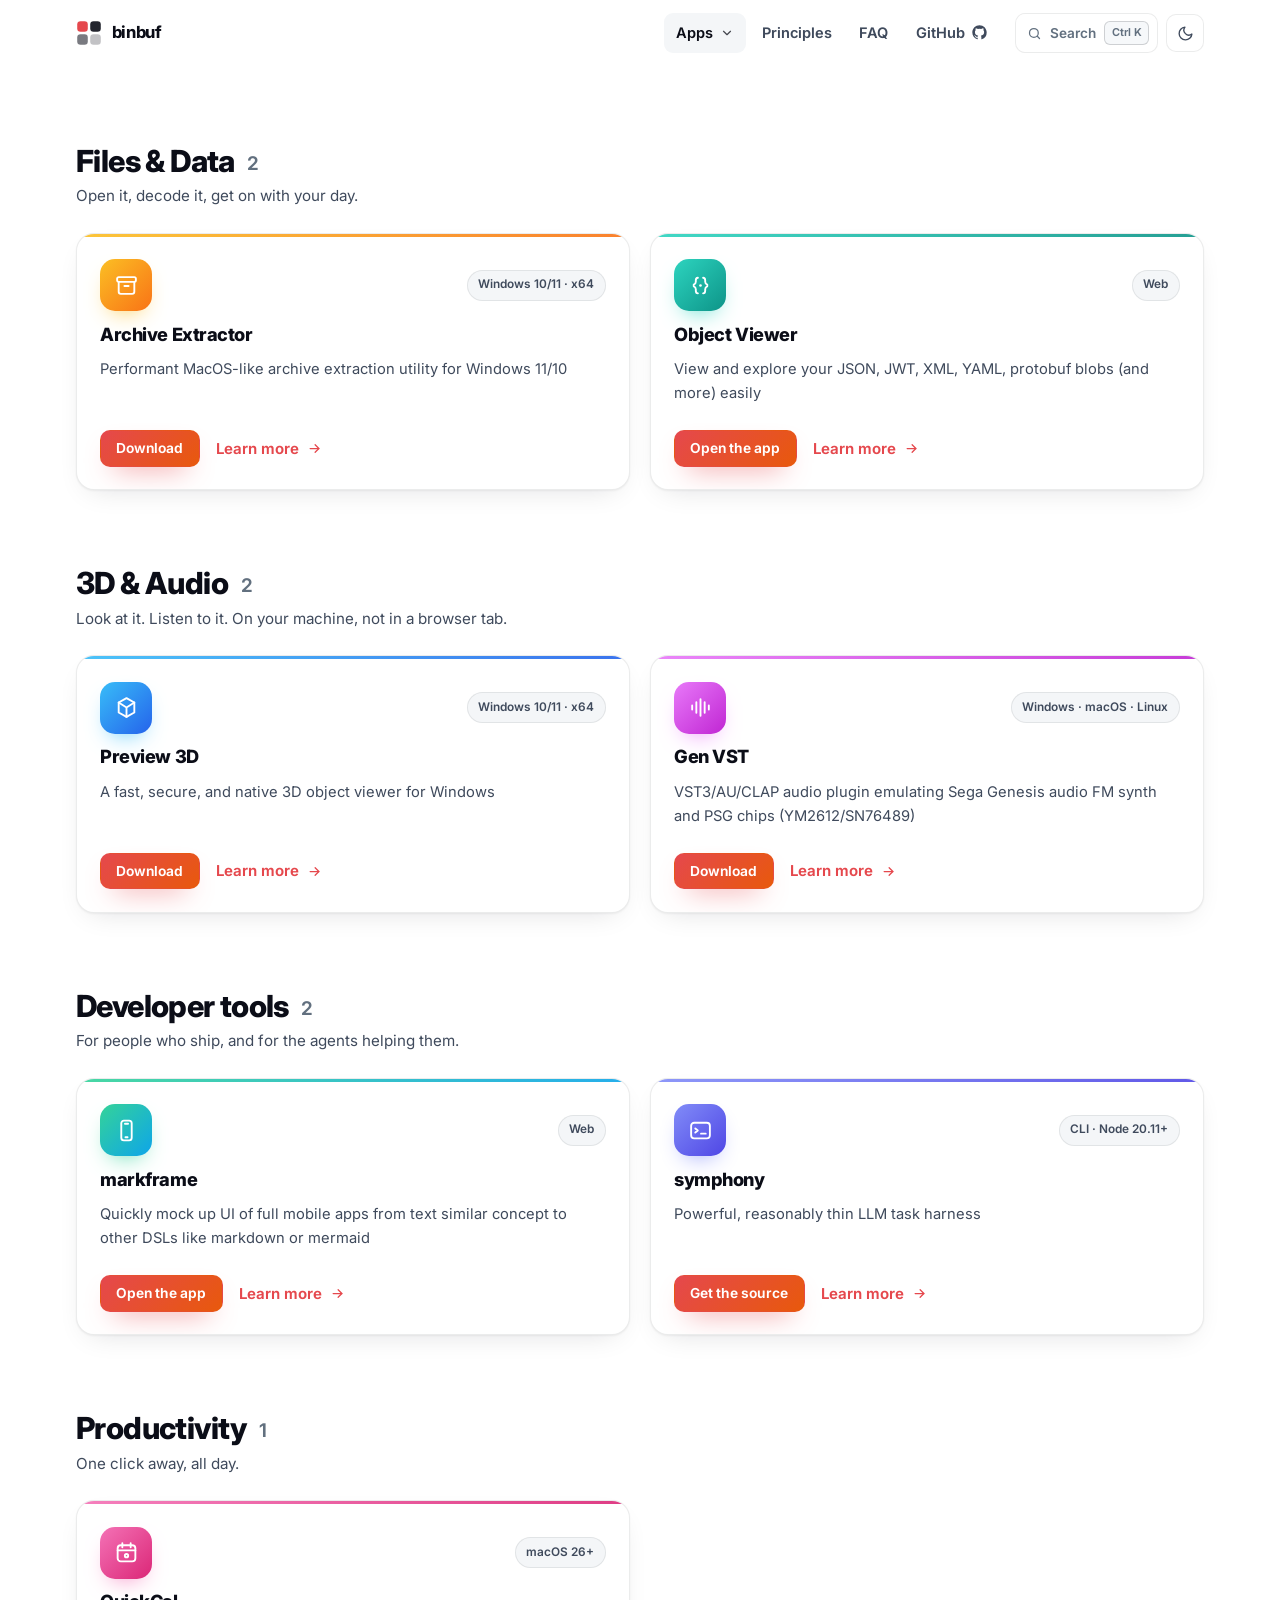
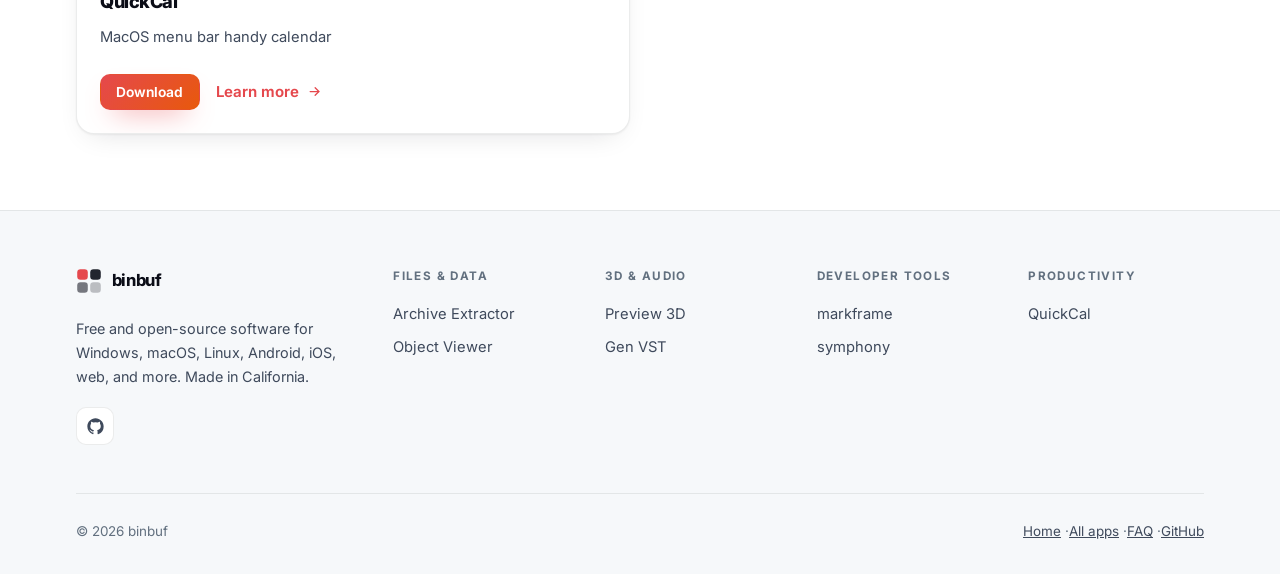
==== apps/index.html @ 215614c6 "init" ====
<!DOCTYPE html><html lang="en" data-base="../"><head><meta charset="utf-8"><meta name="viewport" content="width=device-width, initial-scale=1"><title>All apps — binbuf&#39;s free, open-source collection</title><meta name="description" content="Browse every binbuf app by category: a native 3D viewer, an archive extractor, a local data decoder, a menu-bar calendar, a Sega Genesis synth plugin, a mobile UI prototyper and an AI coding-agent harness. Free, local and open source."><meta name="author" content="binbuf"><meta name="robots" content="index, follow, max-image-preview:large, max-snippet:-1"><meta name="color-scheme" content="light dark"><link rel="canonical" href="https://binbuf.com/apps/"><meta property="og:type" content="website"><meta property="og:site_name" content="binbuf"><meta property="og:title" content="All apps — binbuf"><meta property="og:description" content="Free apps, grouped by job: files and data, 3D and audio, developer tools, and productivity. Local by default, with source on GitHub."><meta property="og:url" content="https://binbuf.com/apps/"><meta property="og:image" content="https://binbuf.com/og-cover.png"><meta property="og:image:width" content="1200"><meta property="og:image:height" content="630"><meta property="og:image:alt" content="binbuf — free, open-source apps"><meta name="twitter:card" content="summary_large_image"><meta name="twitter:title" content="All apps — binbuf"><meta name="twitter:description" content="Free apps, grouped by job: files and data, 3D and audio, developer tools, and productivity. Local by default, with source on GitHub."><meta name="twitter:image" content="https://binbuf.com/og-cover.png"><meta name="theme-color" content="#ffffff" media="(prefers-color-scheme: light)"><meta name="theme-color" content="#0a0b0e" media="(prefers-color-scheme: dark)"><link rel="apple-touch-icon" href="../apple-touch-icon.png"><link rel="manifest" href="../site.webmanifest"><link rel="me" href="https://github.com/binbuf"><link rel="icon" href="data:image/svg+xml,%3Csvg xmlns='http://www.w3.org/2000/svg' viewBox='0 0 32 32'%3E%3Crect x='1.5' y='1.5' width='13' height='13' rx='4' fill='%23e5484d'/%3E%3Crect x='17.5' y='1.5' width='13' height='13' rx='4' fill='%230b0d17'/%3E%3Crect x='1.5' y='17.5' width='13' height='13' rx='4' fill='%230b0d17' opacity='.55'/%3E%3Crect x='17.5' y='17.5' width='13' height='13' rx='4' fill='%230b0d17' opacity='.25'/%3E%3C/svg%3E"><!-- Theme before first paint: saved choice → OS preference → light --><script>
(function () {
  document.documentElement.classList.add('js');
  try {
    const saved = localStorage.getItem('binbuf-theme');
    const prefersDark = window.matchMedia('(prefers-color-scheme: dark)').matches;
    document.documentElement.setAttribute('data-theme', saved || (prefersDark ? 'dark' : 'light'));
  } catch {
    document.documentElement.setAttribute('data-theme', 'light');
  }
})();
</script><link rel="preconnect" href="https://fonts.googleapis.com"><link rel="preconnect" href="https://fonts.gstatic.com" crossorigin><link rel="preconnect" href="https://api.github.com"><link rel="stylesheet" href="https://fonts.googleapis.com/css2?family=Inter:wght@400;500;600;700;800&display=swap"><script type="application/ld+json">{"@context":"https://schema.org","@type":"CollectionPage","@id":"https://binbuf.com/apps/#collection","url":"https://binbuf.com/apps/","name":"All apps by binbuf","description":"Every binbuf app, grouped by category.","isPartOf":{"@id":"https://binbuf.com/#website"},"mainEntity":{"@type":"ItemList","numberOfItems":7,"itemListElement":[{"@type":"ListItem","position":1,"item":{"@type":"SoftwareApplication","@id":"https://binbuf.com/apps/archive-extractor.html#app","name":"Archive Extractor","url":"https://binbuf.com/apps/archive-extractor.html"}},{"@type":"ListItem","position":2,"item":{"@type":"SoftwareApplication","@id":"https://binbuf.com/apps/object-viewer.html#app","name":"Object Viewer","url":"https://binbuf.com/apps/object-viewer.html"}},{"@type":"ListItem","position":3,"item":{"@type":"SoftwareApplication","@id":"https://binbuf.com/apps/preview-3d.html#app","name":"Preview 3D","url":"https://binbuf.com/apps/preview-3d.html"}},{"@type":"ListItem","position":4,"item":{"@type":"SoftwareApplication","@id":"https://binbuf.com/apps/gen-vst.html#app","name":"Gen VST","url":"https://binbuf.com/apps/gen-vst.html"}},{"@type":"ListItem","position":5,"item":{"@type":"SoftwareApplication","@id":"https://binbuf.com/apps/markframe.html#app","name":"markframe","url":"https://binbuf.com/apps/markframe.html"}},{"@type":"ListItem","position":6,"item":{"@type":"SoftwareApplication","@id":"https://binbuf.com/apps/symphony.html#app","name":"symphony","url":"https://binbuf.com/apps/symphony.html"}},{"@type":"ListItem","position":7,"item":{"@type":"SoftwareApplication","@id":"https://binbuf.com/apps/quickcal.html#app","name":"QuickCal","url":"https://binbuf.com/apps/quickcal.html"}}]}}</script><script type="application/json" id="binbuf-apps">[{"name":"Archive Extractor","slug":"archive-extractor","accent":"app--archive","cat":"Files & Data","tag":"One-click archive extraction for Windows","keywords":"archive extractor zip 7z rar tar gz unzip windows","icon":"<rect x=\"3\" y=\"4\" width=\"18\" height=\"4.5\" rx=\"1.5\"/><path d=\"M4.5 8.5V18a2 2 0 0 0 2 2h11a2 2 0 0 0 2-2V8.5\"/><path d=\"M10 12.5h4\"/>"},{"name":"Object Viewer","slug":"object-viewer","accent":"app--object","cat":"Files & Data","tag":"Decode JSON, JWT, YAML and more in your browser","keywords":"json jwt xml yaml msgpack cbor protobuf jwt decode viewer browser","icon":"<path d=\"M9.5 4.5C7.8 4.5 7.5 5.6 7.5 7v1.5c0 1.4-.8 2.3-2 2.7v1.6c1.2.4 2 1.3 2 2.7V17c0 1.4.3 2.5 2 2.5\"/><path d=\"M14.5 4.5c1.7 0 2 1.1 2 2.5v1.5c0 1.4.8 2.3 2 2.7v1.6c-1.2.4-2 1.3-2 2.7V17c0 1.4-.3 2.5-2 2.5\"/><circle cx=\"12\" cy=\"12\" r=\"1.25\" fill=\"currentColor\" stroke=\"none\"/>"},{"name":"Preview 3D","slug":"preview-3d","accent":"app--preview3d","cat":"3D & Audio","tag":"Native 3D model viewer for Windows","keywords":"3d model viewer gltf glb obj fbx stl ply 3mf usd usdz step windows preview","icon":"<path d=\"M12 3 4.5 7.2v9.6L12 21l7.5-4.2V7.2L12 3Z\"/><path d=\"M12 12v9M4.5 7.2 12 12l7.5-4.8\"/>"},{"name":"Gen VST","slug":"gen-vst","accent":"app--genvst","cat":"3D & Audio","tag":"Sega Genesis synth plugin for your DAW","keywords":"sega genesis ym2612 sn76489 fm synth plugin vst3 au clap dac audio music","icon":"<path d=\"M4 10v4M8 7v10M12 4v16M16 7v10M20 10v4\"/>"},{"name":"markframe","slug":"markframe","accent":"app--markframe","cat":"Developer tools","tag":"Prototype mobile UIs from plain text","keywords":"mobile ui prototype dsl ios android material mockup markframe","icon":"<rect x=\"7\" y=\"2.5\" width=\"10\" height=\"19\" rx=\"2.5\"/><path d=\"M10.5 5.5h3\"/><path d=\"M11 18.5h2\"/>"},{"name":"symphony","slug":"symphony","accent":"app--symphony","cat":"Developer tools","tag":"Run an AI coding agent through your roadmap","keywords":"ai agent claude codex cursor opencode gemini roadmap automation git","icon":"<rect x=\"3\" y=\"4.5\" width=\"18\" height=\"15\" rx=\"3\"/><path d=\"m7 10 2.4 2L7 14\"/><path d=\"M12.5 15H17\"/>"},{"name":"QuickCal","slug":"quickcal","accent":"app--quickcal","cat":"Productivity","tag":"Menu-bar calendar and clock for macOS","keywords":"calendar macos menu bar clock agenda eventkit quickcal","icon":"<rect x=\"3.5\" y=\"5\" width=\"17\" height=\"15.5\" rx=\"3\"/><path d=\"M3.5 10h17M8 3v4M16 3v4\"/><circle cx=\"12\" cy=\"15\" r=\"1.6\"/>"}]</script><link rel="stylesheet" href="/_astro/Arrow.BkZ2X4a1.css"></head><body><a class="skip-link" href="#main">Skip to content</a><header class="site-header" id="top" data-header><div class="container site-header__inner"><a class="brand" href="../" aria-label="binbuf — home"><svg viewBox="0 0 32 32" aria-hidden="true"><rect x="1.5" y="1.5" width="13" height="13" rx="4" fill="var(--accent)"></rect><rect x="17.5" y="1.5" width="13" height="13" rx="4" fill="currentColor" opacity=".9"></rect><rect x="1.5" y="17.5" width="13" height="13" rx="4" fill="currentColor" opacity=".55"></rect><rect x="17.5" y="17.5" width="13" height="13" rx="4" fill="currentColor" opacity=".25"></rect></svg><span>binbuf</span></a><nav class="site-nav" id="site-nav" aria-label="Primary"><div class="nav-item--mega" data-mega><a class="nav-link" href="./" aria-current="page" aria-haspopup="true" aria-expanded="false" data-mega-trigger>Apps<svg viewBox="0 0 24 24" fill="none" stroke="currentColor" stroke-width="2" stroke-linecap="round" stroke-linejoin="round" aria-hidden="true"><path d="m6 9 6 6 6-6"></path></svg></a><div class="mega" role="group" aria-label="Apps by category"><div class="mega__grid"><div><p class="mega__title">Files &amp; Data</p><a class="mega__link app--archive" href="archive-extractor.html"><span class="app-icon app-icon--sm" aria-hidden="true"><svg viewBox="0 0 24 24" fill="none" stroke="currentColor" stroke-width="1.8" stroke-linecap="round" stroke-linejoin="round"><rect x="3" y="4" width="18" height="4.5" rx="1.5"/><path d="M4.5 8.5V18a2 2 0 0 0 2 2h11a2 2 0 0 0 2-2V8.5"/><path d="M10 12.5h4"/></svg></span><span><strong>Archive Extractor</strong><span>One-click extraction for Windows</span></span></a><a class="mega__link app--object" href="object-viewer.html"><span class="app-icon app-icon--sm" aria-hidden="true"><svg viewBox="0 0 24 24" fill="none" stroke="currentColor" stroke-width="1.8" stroke-linecap="round" stroke-linejoin="round"><path d="M9.5 4.5C7.8 4.5 7.5 5.6 7.5 7v1.5c0 1.4-.8 2.3-2 2.7v1.6c1.2.4 2 1.3 2 2.7V17c0 1.4.3 2.5 2 2.5"/><path d="M14.5 4.5c1.7 0 2 1.1 2 2.5v1.5c0 1.4.8 2.3 2 2.7v1.6c-1.2.4-2 1.3-2 2.7V17c0 1.4-.3 2.5-2 2.5"/><circle cx="12" cy="12" r="1.25" fill="currentColor" stroke="none"/></svg></span><span><strong>Object Viewer</strong><span>Decode JSON, JWT, YAML and more</span></span></a></div><div><p class="mega__title">3D &amp; Audio</p><a class="mega__link app--preview3d" href="preview-3d.html"><span class="app-icon app-icon--sm" aria-hidden="true"><svg viewBox="0 0 24 24" fill="none" stroke="currentColor" stroke-width="1.8" stroke-linecap="round" stroke-linejoin="round"><path d="M12 3 4.5 7.2v9.6L12 21l7.5-4.2V7.2L12 3Z"/><path d="M12 12v9M4.5 7.2 12 12l7.5-4.8"/></svg></span><span><strong>Preview 3D</strong><span>Native 3D model viewer</span></span></a><a class="mega__link app--genvst" href="gen-vst.html"><span class="app-icon app-icon--sm" aria-hidden="true"><svg viewBox="0 0 24 24" fill="none" stroke="currentColor" stroke-width="1.8" stroke-linecap="round"><path d="M4 10v4M8 7v10M12 4v16M16 7v10M20 10v4"/></svg></span><span><strong>Gen VST</strong><span>Sega Genesis synth plugin</span></span></a></div><div><p class="mega__title">Developer tools</p><a class="mega__link app--markframe" href="markframe.html"><span class="app-icon app-icon--sm" aria-hidden="true"><svg viewBox="0 0 24 24" fill="none" stroke="currentColor" stroke-width="1.8" stroke-linecap="round" stroke-linejoin="round"><rect x="7" y="2.5" width="10" height="19" rx="2.5"/><path d="M10.5 5.5h3"/><path d="M11 18.5h2"/></svg></span><span><strong>markframe</strong><span>Mobile UI from plain text</span></span></a><a class="mega__link app--symphony" href="symphony.html"><span class="app-icon app-icon--sm" aria-hidden="true"><svg viewBox="0 0 24 24" fill="none" stroke="currentColor" stroke-width="1.8" stroke-linecap="round" stroke-linejoin="round"><rect x="3" y="4.5" width="18" height="15" rx="3"/><path d="m7 10 2.4 2L7 14"/><path d="M12.5 15H17"/></svg></span><span><strong>symphony</strong><span>Agent runs, unattended</span></span></a></div><div><p class="mega__title">Productivity</p><a class="mega__link app--quickcal" href="quickcal.html"><span class="app-icon app-icon--sm" aria-hidden="true"><svg viewBox="0 0 24 24" fill="none" stroke="currentColor" stroke-width="1.8" stroke-linecap="round" stroke-linejoin="round"><rect x="3.5" y="5" width="17" height="15.5" rx="3"/><path d="M3.5 10h17M8 3v4M16 3v4"/><circle cx="12" cy="15" r="1.6"/></svg></span><span><strong>QuickCal</strong><span>Menu-bar calendar for macOS</span></span></a></div></div><div class="mega__foot"><a class="btn btn--link" href="./">All apps <svg viewBox="0 0 24 24" fill="none" stroke="currentColor" stroke-width="2" stroke-linecap="round" stroke-linejoin="round" aria-hidden="true"><path d="M5 12h14"></path><path d="m13 6 6 6-6 6"></path></svg></a></div></div></div><a href="../#why">Principles</a><a href="../#faq">FAQ</a><a href="https://github.com/binbuf" target="_blank" rel="noopener">GitHub<svg viewBox="0 0 24 24" fill="currentColor" aria-hidden="true"><path d="M12 .5C5.65.5.5 5.65.5 12c0 5.1 3.29 9.42 7.86 10.95.58.1.79-.25.79-.56 0-.28-.01-1.02-.02-2-3.2.7-3.88-1.54-3.88-1.54-.52-1.34-1.28-1.7-1.28-1.7-1.05-.72.08-.7.08-.7 1.16.08 1.77 1.2 1.77 1.2 1.03 1.78 2.7 1.26 3.36.97.1-.75.4-1.26.73-1.55-2.55-.29-5.23-1.28-5.23-5.7 0-1.26.45-2.29 1.19-3.1-.12-.29-.52-1.47.11-3.06 0 0 .97-.31 3.18 1.18a11.1 11.1 0 0 1 5.8 0c2.2-1.5 3.17-1.18 3.17-1.18.63 1.6.23 2.77.11 3.06.74.81 1.19 1.84 1.19 3.1 0 4.43-2.69 5.4-5.25 5.69.41.36.78 1.06.78 2.14 0 1.55-.01 2.8-.01 3.18 0 .31.2.67.8.55A11.52 11.52 0 0 0 23.5 12C23.5 5.65 18.35.5 12 .5Z"></path></svg></a></nav><div class="site-header__actions"><button class="palette-trigger" type="button" data-palette-open aria-haspopup="dialog" aria-controls="palette" aria-label="Search"><svg viewBox="0 0 24 24" fill="none" stroke="currentColor" stroke-width="2" stroke-linecap="round" aria-hidden="true"><circle cx="11" cy="11" r="7"></circle><path d="m20 20-3.5-3.5"></path></svg><span class="palette-trigger__label">Search</span><kbd data-kbd aria-hidden="true">Ctrl K</kbd></button><button class="icon-btn theme-toggle" type="button" data-theme-toggle aria-label="Switch to dark mode" title="Toggle light/dark mode"><svg class="icon-sun" viewBox="0 0 24 24" fill="none" stroke="currentColor" stroke-width="1.9" stroke-linecap="round" aria-hidden="true"><circle cx="12" cy="12" r="4"></circle><path d="M12 2v2M12 20v2M4.9 4.9l1.4 1.4M17.7 17.7l1.4 1.4M2 12h2M20 12h2M4.9 19.1l1.4-1.4M17.7 6.3l1.4-1.4"></path></svg><svg class="icon-moon" viewBox="0 0 24 24" fill="none" stroke="currentColor" stroke-width="1.9" stroke-linecap="round" stroke-linejoin="round" aria-hidden="true"><path d="M21 12.8A9 9 0 1 1 11.2 3a7 7 0 0 0 9.8 9.8Z"></path></svg></button><button class="icon-btn nav-toggle" type="button" data-nav-toggle aria-controls="site-nav" aria-expanded="false" aria-label="Open menu"><svg class="icon-menu" viewBox="0 0 24 24" fill="none" stroke="currentColor" stroke-width="2" stroke-linecap="round" aria-hidden="true"><path d="M4 7h16M4 12h16M4 17h16"></path></svg><svg class="icon-close" viewBox="0 0 24 24" fill="none" stroke="currentColor" stroke-width="2" stroke-linecap="round" aria-hidden="true"><path d="m6 6 12 12M18 6 6 18"></path></svg></button></div></div></header><main id="main"><!-- ============================== CATEGORIES ============================== --><section class="section section--tight" aria-label="Apps by category"><div class="container"><div class="cat-list"><div class="cat-block reveal" id="files-data"><div class="cat-head"><div><h2 class="h3" style="font-size:clamp(1.4rem,2.6vw,1.9rem)">Files &amp; Data <span class="cat-count">2</span></h2><p>Open it, decode it, get on with your day.</p></div></div><div class="card-grid card-grid--2"><article class="card card--hover app-card app--archive"><div class="app-card__top"><span class="app-icon" aria-hidden="true"><svg viewBox="0 0 24 24" fill="none" stroke="currentColor" stroke-width="1.8" stroke-linecap="round" stroke-linejoin="round"><rect x="3" y="4" width="18" height="4.5" rx="1.5"/><path d="M4.5 8.5V18a2 2 0 0 0 2 2h11a2 2 0 0 0 2-2V8.5"/><path d="M10 12.5h4"/></svg></span><span class="chip">Windows 10/11 · x64</span></div><h3><a class="app-card__link" href="archive-extractor.html">Archive Extractor</a></h3><p class="app-card__tagline">Performant MacOS-like archive extraction utility for Windows 11/10</p><div class="app-card__links"><a class="btn btn--sm btn--primary" href="https://github.com/binbuf/archive-extractor/releases" target="_blank" rel="noopener">Download</a><a class="btn btn--link" href="archive-extractor.html">Learn more <span class="visually-hidden">about Archive Extractor</span><svg viewBox="0 0 24 24" fill="none" stroke="currentColor" stroke-width="2" stroke-linecap="round" stroke-linejoin="round" aria-hidden="true"><path d="M5 12h14"></path><path d="m13 6 6 6-6 6"></path></svg></a></div></article><article class="card card--hover app-card app--object"><div class="app-card__top"><span class="app-icon" aria-hidden="true"><svg viewBox="0 0 24 24" fill="none" stroke="currentColor" stroke-width="1.8" stroke-linecap="round" stroke-linejoin="round"><path d="M9.5 4.5C7.8 4.5 7.5 5.6 7.5 7v1.5c0 1.4-.8 2.3-2 2.7v1.6c1.2.4 2 1.3 2 2.7V17c0 1.4.3 2.5 2 2.5"/><path d="M14.5 4.5c1.7 0 2 1.1 2 2.5v1.5c0 1.4.8 2.3 2 2.7v1.6c-1.2.4-2 1.3-2 2.7V17c0 1.4-.3 2.5-2 2.5"/><circle cx="12" cy="12" r="1.25" fill="currentColor" stroke="none"/></svg></span><span class="chip">Web</span></div><h3><a class="app-card__link" href="object-viewer.html">Object Viewer</a></h3><p class="app-card__tagline">View and explore your JSON, JWT, XML, YAML, protobuf blobs (and more) easily</p><div class="app-card__links"><a class="btn btn--sm btn--primary" href="https://binbuf.github.io/object-viewer/" target="_blank" rel="noopener">Open the app</a><a class="btn btn--link" href="object-viewer.html">Learn more <span class="visually-hidden">about Object Viewer</span><svg viewBox="0 0 24 24" fill="none" stroke="currentColor" stroke-width="2" stroke-linecap="round" stroke-linejoin="round" aria-hidden="true"><path d="M5 12h14"></path><path d="m13 6 6 6-6 6"></path></svg></a></div></article></div></div><div class="cat-block reveal" id="3d-audio"><div class="cat-head"><div><h2 class="h3" style="font-size:clamp(1.4rem,2.6vw,1.9rem)">3D &amp; Audio <span class="cat-count">2</span></h2><p>Look at it. Listen to it. On your machine, not in a browser tab.</p></div></div><div class="card-grid card-grid--2"><article class="card card--hover app-card app--preview3d"><div class="app-card__top"><span class="app-icon" aria-hidden="true"><svg viewBox="0 0 24 24" fill="none" stroke="currentColor" stroke-width="1.8" stroke-linecap="round" stroke-linejoin="round"><path d="M12 3 4.5 7.2v9.6L12 21l7.5-4.2V7.2L12 3Z"/><path d="M12 12v9M4.5 7.2 12 12l7.5-4.8"/></svg></span><span class="chip">Windows 10/11 · x64</span></div><h3><a class="app-card__link" href="preview-3d.html">Preview 3D</a></h3><p class="app-card__tagline">A fast, secure, and native 3D object viewer for Windows</p><div class="app-card__links"><a class="btn btn--sm btn--primary" href="https://github.com/binbuf/preview-3d/releases/latest" target="_blank" rel="noopener">Download</a><a class="btn btn--link" href="preview-3d.html">Learn more <span class="visually-hidden">about Preview 3D</span><svg viewBox="0 0 24 24" fill="none" stroke="currentColor" stroke-width="2" stroke-linecap="round" stroke-linejoin="round" aria-hidden="true"><path d="M5 12h14"></path><path d="m13 6 6 6-6 6"></path></svg></a></div></article><article class="card card--hover app-card app--genvst"><div class="app-card__top"><span class="app-icon" aria-hidden="true"><svg viewBox="0 0 24 24" fill="none" stroke="currentColor" stroke-width="1.8" stroke-linecap="round"><path d="M4 10v4M8 7v10M12 4v16M16 7v10M20 10v4"/></svg></span><span class="chip">Windows · macOS · Linux</span></div><h3><a class="app-card__link" href="gen-vst.html">Gen VST</a></h3><p class="app-card__tagline">VST3/AU/CLAP audio plugin emulating Sega Genesis audio FM synth and PSG chips (YM2612/SN76489)</p><div class="app-card__links"><a class="btn btn--sm btn--primary" href="https://github.com/binbuf/gen-vst/releases" target="_blank" rel="noopener">Download</a><a class="btn btn--link" href="gen-vst.html">Learn more <span class="visually-hidden">about Gen VST</span><svg viewBox="0 0 24 24" fill="none" stroke="currentColor" stroke-width="2" stroke-linecap="round" stroke-linejoin="round" aria-hidden="true"><path d="M5 12h14"></path><path d="m13 6 6 6-6 6"></path></svg></a></div></article></div></div><div class="cat-block reveal" id="developer-tools"><div class="cat-head"><div><h2 class="h3" style="font-size:clamp(1.4rem,2.6vw,1.9rem)">Developer tools <span class="cat-count">2</span></h2><p>For people who ship, and for the agents helping them.</p></div></div><div class="card-grid card-grid--2"><article class="card card--hover app-card app--markframe"><div class="app-card__top"><span class="app-icon" aria-hidden="true"><svg viewBox="0 0 24 24" fill="none" stroke="currentColor" stroke-width="1.8" stroke-linecap="round" stroke-linejoin="round"><rect x="7" y="2.5" width="10" height="19" rx="2.5"/><path d="M10.5 5.5h3"/><path d="M11 18.5h2"/></svg></span><span class="chip">Web</span></div><h3><a class="app-card__link" href="markframe.html">markframe</a></h3><p class="app-card__tagline">Quickly mock up UI of full mobile apps from text similar concept to other DSLs like markdown or mermaid</p><div class="app-card__links"><a class="btn btn--sm btn--primary" href="https://binbuf.github.io/markframe/" target="_blank" rel="noopener">Open the app</a><a class="btn btn--link" href="markframe.html">Learn more <span class="visually-hidden">about markframe</span><svg viewBox="0 0 24 24" fill="none" stroke="currentColor" stroke-width="2" stroke-linecap="round" stroke-linejoin="round" aria-hidden="true"><path d="M5 12h14"></path><path d="m13 6 6 6-6 6"></path></svg></a></div></article><article class="card card--hover app-card app--symphony"><div class="app-card__top"><span class="app-icon" aria-hidden="true"><svg viewBox="0 0 24 24" fill="none" stroke="currentColor" stroke-width="1.8" stroke-linecap="round" stroke-linejoin="round"><rect x="3" y="4.5" width="18" height="15" rx="3"/><path d="m7 10 2.4 2L7 14"/><path d="M12.5 15H17"/></svg></span><span class="chip">CLI · Node 20.11+</span></div><h3><a class="app-card__link" href="symphony.html">symphony</a></h3><p class="app-card__tagline">Powerful, reasonably thin LLM task harness</p><div class="app-card__links"><a class="btn btn--sm btn--primary" href="https://github.com/binbuf/symphony" target="_blank" rel="noopener">Get the source</a><a class="btn btn--link" href="symphony.html">Learn more <span class="visually-hidden">about symphony</span><svg viewBox="0 0 24 24" fill="none" stroke="currentColor" stroke-width="2" stroke-linecap="round" stroke-linejoin="round" aria-hidden="true"><path d="M5 12h14"></path><path d="m13 6 6 6-6 6"></path></svg></a></div></article></div></div><div class="cat-block reveal" id="productivity"><div class="cat-head"><div><h2 class="h3" style="font-size:clamp(1.4rem,2.6vw,1.9rem)">Productivity <span class="cat-count">1</span></h2><p>One click away, all day.</p></div></div><div class="card-grid card-grid--2"><article class="card card--hover app-card app--quickcal"><div class="app-card__top"><span class="app-icon" aria-hidden="true"><svg viewBox="0 0 24 24" fill="none" stroke="currentColor" stroke-width="1.8" stroke-linecap="round" stroke-linejoin="round"><rect x="3.5" y="5" width="17" height="15.5" rx="3"/><path d="M3.5 10h17M8 3v4M16 3v4"/><circle cx="12" cy="15" r="1.6"/></svg></span><span class="chip">macOS 26+</span></div><h3><a class="app-card__link" href="quickcal.html">QuickCal</a></h3><p class="app-card__tagline">MacOS menu bar handy calendar</p><div class="app-card__links"><a class="btn btn--sm btn--primary" href="https://github.com/binbuf/QuickCal/releases" target="_blank" rel="noopener">Download</a><a class="btn btn--link" href="quickcal.html">Learn more <span class="visually-hidden">about QuickCal</span><svg viewBox="0 0 24 24" fill="none" stroke="currentColor" stroke-width="2" stroke-linecap="round" stroke-linejoin="round" aria-hidden="true"><path d="M5 12h14"></path><path d="m13 6 6 6-6 6"></path></svg></a></div></article></div></div></div></div></section></main><footer class="site-footer"><div class="container"><div class="footer-grid"><div class="footer-brand"><a class="brand" href="../" aria-label="binbuf — home"><svg viewBox="0 0 32 32" aria-hidden="true"><rect x="1.5" y="1.5" width="13" height="13" rx="4" fill="var(--accent)"></rect><rect x="17.5" y="1.5" width="13" height="13" rx="4" fill="currentColor" opacity=".9"></rect><rect x="1.5" y="17.5" width="13" height="13" rx="4" fill="currentColor" opacity=".55"></rect><rect x="17.5" y="17.5" width="13" height="13" rx="4" fill="currentColor" opacity=".25"></rect></svg><span>binbuf</span></a><p>Free and open-source software for Windows, macOS, Linux, Android, iOS, web, and more. Made in California.</p><div class="footer-actions"><a class="icon-btn" href="https://github.com/binbuf" target="_blank" rel="noopener" aria-label="binbuf on GitHub"><svg viewBox="0 0 24 24" fill="currentColor" aria-hidden="true"><path d="M12 .5C5.65.5.5 5.65.5 12c0 5.1 3.29 9.42 7.86 10.95.58.1.79-.25.79-.56 0-.28-.01-1.02-.02-2-3.2.7-3.88-1.54-3.88-1.54-.52-1.34-1.28-1.7-1.28-1.7-1.05-.72.08-.7.08-.7 1.16.08 1.77 1.2 1.77 1.2 1.03 1.78 2.7 1.26 3.36.97.1-.75.4-1.26.73-1.55-2.55-.29-5.23-1.28-5.23-5.7 0-1.26.45-2.29 1.19-3.1-.12-.29-.52-1.47.11-3.06 0 0 .97-.31 3.18 1.18a11.1 11.1 0 0 1 5.8 0c2.2-1.5 3.17-1.18 3.17-1.18.63 1.6.23 2.77.11 3.06.74.81 1.19 1.84 1.19 3.1 0 4.43-2.69 5.4-5.25 5.69.41.36.78 1.06.78 2.14 0 1.55-.01 2.8-.01 3.18 0 .31.2.67.8.55A11.52 11.52 0 0 0 23.5 12C23.5 5.65 18.35.5 12 .5Z"></path></svg></a></div></div><div><p class="footer-title">Files &amp; Data</p><ul class="footer-links"><li><a href="archive-extractor.html">Archive Extractor</a></li><li><a href="object-viewer.html">Object Viewer</a></li></ul></div><div><p class="footer-title">3D &amp; Audio</p><ul class="footer-links"><li><a href="preview-3d.html">Preview 3D</a></li><li><a href="gen-vst.html">Gen VST</a></li></ul></div><div><p class="footer-title">Developer tools</p><ul class="footer-links"><li><a href="markframe.html">markframe</a></li><li><a href="symphony.html">symphony</a></li></ul></div><div><p class="footer-title">Productivity</p><ul class="footer-links"><li><a href="quickcal.html">QuickCal</a></li></ul></div></div><div class="footer-bottom"><span>&copy; <span id="year">2026</span> binbuf</span><span><a href="../">Home</a> ·<a href="./">All apps</a> ·<a href="../#faq">FAQ</a> ·<a href="https://github.com/binbuf" target="_blank" rel="noopener">GitHub</a></span></div></div></footer><dialog class="palette" id="palette" aria-label="Search apps and pages"><div class="palette__search"><svg viewBox="0 0 24 24" fill="none" stroke="currentColor" stroke-width="2" stroke-linecap="round" aria-hidden="true"><circle cx="11" cy="11" r="7"></circle><path d="m20 20-3.5-3.5"></path></svg><input type="search" placeholder="Search apps and pages…" aria-label="Search" data-palette-input autocomplete="off" spellcheck="false"><kbd class="palette__esc">Esc</kbd></div><ul class="palette__list" data-palette-list></ul><p class="palette__empty" hidden>No matches. Try “3D”, “archive”, “synth” or “calendar”.</p><div class="palette__foot" aria-hidden="true"><span><kbd>↑</kbd><kbd>↓</kbd> navigate</span><span><kbd>↵</kbd> open</span><span><kbd>Esc</kbd> close</span></div></dialog><button class="icon-btn to-top" type="button" data-to-top aria-label="Back to top" title="Back to top"><svg viewBox="0 0 24 24" fill="none" stroke="currentColor" stroke-width="2" stroke-linecap="round" stroke-linejoin="round" aria-hidden="true"><path d="M12 19V5"></path><path d="m5 12 7-7 7 7"></path></svg></button><script type="module" src="/_astro/Base.astro_astro_type_script_index_0_lang.BTEjkhXq.js"></script></body></html>
---- _astro/Arrow.BkZ2X4a1.css ----
:root{--bg:#fff;--bg-soft:#f6f8fa;--surface:#fff;--surface-2:#f4f6f8;--surface-3:#eef1f5;--text:#0b0d17;--text-2:#3f4a5c;--text-3:#62707f;--border:#0b0d1714;--border-2:#0b0d172b;--accent:#e5484d;--accent-2:#e8590c;--accent-soft:#e5484d1a;--header-bg:#ffffffd6;--code-bg:#f2f4f7;--grid-line:#0b0d170b;--card-shadow:0 1px 2px #0b0d170d, 0 10px 30px -14px #0b0d1729;--float-shadow:0 1px 1px #0b0d170a, 0 30px 70px -30px #0b0d1761;--glow:radial-gradient(900px 460px at 50% -10%, #e5484d29, transparent 62%);--focus:#e5484d8c;--ink-bg:radial-gradient(120% 120% at 50% 0%, #171b30 0%, #0b0d17 58%);--ink-text:#f4f6fa;--ink-text-2:#b9c0cf;--ink-text-3:#8b93a5;--ink-border:#ffffff1f;--app:#e5484d;--app-2:#e8590c}html[data-theme=dark]{--bg:#0a0b0e;--bg-soft:#101116;--surface:#12141a;--surface-2:#171922;--surface-3:#1d2029;--text:#f4f6fa;--text-2:#b6bdca;--text-3:#8b93a3;--border:#ffffff17;--border-2:#ffffff2b;--accent:#ff6363;--accent-2:#ff8a5c;--accent-soft:#ff636324;--header-bg:#0a0b0ecc;--code-bg:#1a1d26;--grid-line:#ffffff0a;--card-shadow:0 0 0 1px #ffffff05, 0 16px 40px -22px #000000d9;--float-shadow:0 0 0 1px #ffffff0a, 0 40px 90px -34px #000000f2;--glow:radial-gradient(900px 460px at 50% -10%, #ff636333, transparent 60%);--focus:#ff636399;--ink-bg:radial-gradient(120% 120% at 50% 0%, #14172a 0%, #08090f 58%)}@media (prefers-color-scheme:dark){html:not([data-theme=light]){--bg:#0a0b0e;--bg-soft:#101116;--surface:#12141a;--surface-2:#171922;--surface-3:#1d2029;--text:#f4f6fa;--text-2:#b6bdca;--text-3:#8b93a3;--border:#ffffff17;--border-2:#ffffff2b;--accent:#ff6363;--accent-2:#ff8a5c;--accent-soft:#ff636324;--header-bg:#0a0b0ecc;--code-bg:#1a1d26;--grid-line:#ffffff0a;--card-shadow:0 0 0 1px #ffffff05, 0 16px 40px -22px #000000d9;--float-shadow:0 0 0 1px #ffffff0a, 0 40px 90px -34px #000000f2;--glow:radial-gradient(900px 460px at 50% -10%, #ff636333, transparent 60%);--focus:#ff636399;--ink-bg:radial-gradient(120% 120% at 50% 0%, #14172a 0%, #08090f 58%)}}.app--preview3d{--app:#38bdf8;--app-2:#2563eb}.app--archive{--app:#fbbf24;--app-2:#f97316}.app--object{--app:#2dd4bf;--app-2:#0d9488}.app--quickcal{--app:#f472b6;--app-2:#db2777}.app--genvst{--app:#e879f9;--app-2:#c026d3}.app--symphony{--app:#818cf8;--app-2:#4f46e5}.app--markframe{--app:#34d399;--app-2:#0ea5e9}*,:before,:after{box-sizing:border-box}html{scroll-behavior:smooth;-webkit-text-size-adjust:100%;scroll-padding-top:88px}body{color:var(--text);background:var(--bg);-webkit-font-smoothing:antialiased;text-rendering:optimizelegibility;margin:0;font-family:Inter,ui-sans-serif,system-ui,-apple-system,Segoe UI,Roboto,Helvetica,Arial,sans-serif;font-size:1rem;line-height:1.65;transition:background-color .3s,color .3s}h1,h2,h3,h4{letter-spacing:-.03em;margin:0;font-weight:800;line-height:1.12}p{margin:0}img{max-width:100%;height:auto;display:block}a{color:inherit}button{font:inherit}code,pre,kbd,samp{font-family:ui-monospace,SFMono-Regular,SF Mono,Menlo,Consolas,Liberation Mono,monospace}::selection{background:var(--accent);color:#fff}:focus-visible{outline:2px solid var(--focus);outline-offset:2px;border-radius:8px}.container{width:100%;max-width:1200px;margin-inline:auto;padding-inline:clamp(1.15rem,4vw,2.25rem)}.container--narrow{max-width:860px}.section{padding-block:clamp(4.25rem,9vw,7.5rem)}.section--tight{padding-block:clamp(3rem,6vw,5rem)}.section--soft{background:var(--bg-soft);border-block:1px solid var(--border)}.section--flush-top{padding-top:0}.display{letter-spacing:-.05em;font-size:clamp(2.5rem,6.4vw,4.6rem);font-weight:800;line-height:1.02}.h2{letter-spacing:-.04em;font-size:clamp(1.85rem,3.7vw,2.8rem);font-weight:800;line-height:1.07}.h3{letter-spacing:-.02em;font-size:1.16rem}.lede{color:var(--text-2);font-size:clamp(1.02rem,1.5vw,1.15rem)}.muted{color:var(--text-3)}.small{font-size:.87rem}.grad-text{background:linear-gradient(96deg, var(--accent), var(--accent-2));color:#0000;-webkit-background-clip:text;background-clip:text}.rotator{will-change:opacity, transform;padding-block:.06em .18em;transition:opacity .32s,transform .32s;display:inline-block}.rotator.is-out{opacity:0;transform:translateY(-.45em)}.rotator.is-pre{opacity:0;transition:none;transform:translateY(.45em)}@media (prefers-reduced-motion:reduce){.rotator{transition:none}.rotator.is-out,.rotator.is-pre{opacity:1;transform:none}}.eyebrow{letter-spacing:.14em;text-transform:uppercase;color:var(--accent);margin:0 0 .85rem;font-size:.76rem;font-weight:700}.section-head{grid-template-columns:minmax(0,1fr) minmax(0,1fr);align-items:end;gap:clamp(1.25rem,4vw,4rem);margin-bottom:clamp(2.25rem,5vw,3.75rem);display:grid}.section-head .lede{max-width:46ch;padding-bottom:.2rem}.section-head--center{text-align:center;grid-template-columns:1fr;justify-items:center;max-width:720px;margin-inline:auto}.section-head--center .lede{max-width:60ch}.skip-link{z-index:100;background:var(--text);color:var(--bg);border-radius:10px;padding:.6rem 1rem;font-weight:600;text-decoration:none;position:absolute;top:-100%;left:1rem}.skip-link:focus{top:1rem}.visually-hidden{clip:rect(0 0 0 0);white-space:nowrap;border:0;width:1px;height:1px;margin:-1px;padding:0;overflow:hidden;position:absolute!important}.btn{cursor:pointer;white-space:nowrap;border:1px solid #0000;border-radius:12px;justify-content:center;align-items:center;gap:.5rem;padding:.78rem 1.3rem;font-size:.94rem;font-weight:650;line-height:1.2;text-decoration:none;transition:transform .18s,background-color .18s,border-color .18s,color .18s,box-shadow .18s,filter .18s;display:inline-flex}.btn:hover{transform:translateY(-1px)}.btn:active{transform:translateY(0)}.btn svg{flex:none;width:16px;height:16px}.btn--primary{background:linear-gradient(135deg, var(--accent), var(--accent-2));color:#fff;box-shadow:0 12px 28px -14px var(--accent)}.btn--primary:hover{filter:brightness(1.06)}.btn--ink{background:var(--text);color:var(--bg)}.btn--ink:hover{filter:brightness(1.1)}.btn--ghost{background:var(--surface);border-color:var(--border-2);color:var(--text)}.btn--ghost:hover{border-color:var(--text-3);background:var(--surface-2)}.btn--link{color:var(--accent);background:0 0;border:0;padding:.2rem 0;font-weight:650}.btn--link svg{width:15px;height:15px;transition:transform .18s}.btn--link:hover{transform:none}.btn--link:hover svg{transform:translate(3px)}.btn--sm{border-radius:10px;padding:.56rem .95rem;font-size:.86rem}.btn--sm svg{width:15px;height:15px}.btn--lg{border-radius:14px;padding:.95rem 1.6rem;font-size:1.02rem}.chip{border:1px solid var(--border);background:var(--surface-2);color:var(--text-2);white-space:nowrap;border-radius:999px;align-items:center;gap:.35rem;padding:.3rem .66rem;font-size:.74rem;font-weight:600;display:inline-flex}.chip svg{width:13px;height:13px}.chip--ver{font-variant-numeric:tabular-nums;letter-spacing:.02em}.chip--accent{background:var(--accent-soft);color:var(--accent);border-color:#0000}.icon-btn{border:1px solid var(--border);background:var(--surface);width:38px;height:38px;color:var(--text-2);cursor:pointer;border-radius:10px;place-items:center;padding:0;transition:color .18s,border-color .18s,background-color .18s;display:inline-grid}.icon-btn:hover{color:var(--text);border-color:var(--border-2);background:var(--surface-2)}.icon-btn svg{width:17px;height:17px}.icon-sun{display:none}html[data-theme=dark] .icon-sun{display:block}html[data-theme=dark] .icon-moon{display:none}@media (prefers-color-scheme:dark){html:not([data-theme=light]) .icon-sun{display:block}html:not([data-theme=light]) .icon-moon{display:none}}.app-icon{background:linear-gradient(135deg, var(--app), var(--app-2));color:#fff;width:52px;height:52px;box-shadow:0 10px 24px -12px var(--app);border-radius:15px;flex:none;place-items:center;display:inline-grid}.app-icon svg{width:25px;height:25px}.app-icon--sm{border-radius:11px;width:38px;height:38px}.app-icon--sm svg{width:18px;height:18px}.app-icon--lg{border-radius:18px;width:64px;height:64px}.app-icon--lg svg{width:31px;height:31px}.icon-tile{border:1px solid var(--border);background:var(--surface-2);width:42px;height:42px;color:var(--accent);border-radius:12px;place-items:center;display:grid}.icon-tile svg{width:20px;height:20px}.site-header{z-index:60;background:var(--header-bg);backdrop-filter:blur(16px)saturate(170%);border-bottom:1px solid #0000;transition:border-color .25s,background-color .3s;position:sticky;top:0}.site-header.is-scrolled{border-bottom-color:var(--border)}.site-header__inner{align-items:center;gap:1rem;min-height:66px;display:flex}.brand{letter-spacing:-.02em;flex:none;align-items:center;gap:.6rem;font-size:1.04rem;font-weight:750;text-decoration:none;display:inline-flex}.brand svg{width:26px;height:26px;color:var(--text);flex:none}.site-nav{align-items:center;gap:.15rem;margin-left:auto;display:flex}.site-nav>a,.nav-link{color:var(--text-2);cursor:pointer;background:0 0;border:0;border-radius:9px;align-items:center;gap:.38rem;padding:.48rem .8rem;font-size:.91rem;font-weight:620;text-decoration:none;transition:color .18s,background-color .18s;display:inline-flex}.site-nav>a:hover,.nav-link:hover,.site-nav>a[aria-current=page],.nav-link[aria-current=page]{color:var(--text);background:var(--surface-2)}.nav-link svg{opacity:.75;width:14px;height:14px;transition:transform .2s}.site-nav>a svg{width:15px;height:15px}.nav-item--mega{position:relative}.nav-item--mega.is-open .nav-link svg{transform:rotate(180deg)}.mega{border:1px solid var(--border);background:var(--surface);width:min(920px,100vw - 2.5rem);box-shadow:var(--float-shadow);opacity:0;visibility:hidden;border-radius:20px;padding:1.35rem;transition:opacity .2s,visibility .2s,transform .2s;position:absolute;top:calc(100% + 10px);left:50%;transform:translate(-50%)translateY(6px)}.nav-item--mega:hover .mega,.nav-item--mega:focus-within .mega,.nav-item--mega.is-open .mega{opacity:1;visibility:visible;transform:translate(-50%)translateY(0)}.mega__grid{grid-template-columns:repeat(4,1fr);gap:1.1rem;display:grid}.mega__title{letter-spacing:.12em;text-transform:uppercase;color:var(--text-3);margin:0 0 .6rem .7rem;font-size:.72rem;font-weight:700}.mega__link{border-radius:12px;gap:.65rem;padding:.55rem .7rem;text-decoration:none;transition:background-color .16s;display:flex}.mega__link:hover{background:var(--surface-2)}.mega__link strong{letter-spacing:-.01em;font-size:.92rem;font-weight:680;display:block}.mega__link span span{color:var(--text-3);font-size:.78rem;line-height:1.4;display:block}.mega__foot{border-top:1px solid var(--border);color:var(--text-3);justify-content:space-between;align-items:center;gap:1rem;margin-top:1rem;padding:1rem .7rem 0;font-size:.86rem;display:flex}.site-header__actions{align-items:center;gap:.5rem;display:flex}.palette-trigger{border:1px solid var(--border);background:var(--surface);color:var(--text-3);cursor:pointer;border-radius:10px;align-items:center;gap:.5rem;padding:.42rem .5rem .42rem .68rem;font-size:.85rem;font-weight:600;transition:color .18s,border-color .18s,background-color .18s;display:inline-flex}.palette-trigger:hover{color:var(--text);border-color:var(--border-2);background:var(--surface-2)}.palette-trigger svg{flex:none;width:15px;height:15px}.palette-trigger kbd{font:inherit;border:1px solid var(--border-2);background:var(--bg-soft);color:var(--text-3);border-radius:6px;padding:.14rem .4rem;font-size:.68rem;font-weight:650}.nav-toggle,.nav-toggle .icon-close,.site-header.is-open .nav-toggle .icon-menu{display:none}.site-header.is-open .nav-toggle .icon-close{display:block}.hero{text-align:center;padding-block:clamp(3.5rem,8vw,6rem) clamp(1rem,3vw,2rem);position:relative;overflow:hidden}.hero:before{content:"";background:var(--glow);pointer-events:none;position:absolute;inset:0}.hero:after{content:"";background-image:linear-gradient(var(--grid-line) 1px, transparent 1px), linear-gradient(90deg, var(--grid-line) 1px, transparent 1px);pointer-events:none;background-size:64px 64px;position:absolute;inset:0;-webkit-mask-image:radial-gradient(680px 380px at 50% 0,#000 0%,#0000 78%);mask-image:radial-gradient(680px 380px at 50% 0,#000 0%,#0000 78%)}.hero .container{z-index:1;position:relative}.hero--field{padding-bottom:clamp(2rem,5vw,3.5rem)}.hero--field:before{opacity:.8}.js .hero--field:after{display:none}.hero-field{z-index:0;pointer-events:none;width:100%;height:100%;display:block;position:absolute;inset:0}.hero-scrim{z-index:0;pointer-events:none;background:radial-gradient(85% 52% at 50% 28%, color-mix(in srgb, var(--bg) 58%, transparent) 0%, color-mix(in srgb, var(--bg) 20%, transparent) 46%, transparent 74%), linear-gradient(180deg, color-mix(in srgb, var(--bg) 62%, transparent) 0%, transparent 16%, transparent 66%, var(--bg) 100%);position:absolute;inset:0}.pill{border:1px solid var(--border-2);background:var(--surface);color:var(--text-2);box-shadow:var(--card-shadow);border-radius:999px;align-items:center;gap:.55rem;padding:.4rem .9rem;font-size:.79rem;font-weight:600;display:inline-flex}.pill .dot{background:#22c55e;border-radius:50%;flex:none;width:7px;height:7px;box-shadow:0 0 0 3px #22c55e2e}.hero h1{max-width:22ch;margin:1.5rem auto 0}.hero__sub{max-width:56ch;color:var(--text-2);margin:1.35rem auto 0;font-size:clamp(1.02rem,1.8vw,1.18rem)}.hero__cta{flex-wrap:wrap;justify-content:center;gap:.75rem;margin-top:2.15rem;display:flex}.hero-jobs{margin-top:1.6rem;position:relative;overflow:hidden;-webkit-mask-image:linear-gradient(90deg,#0000,#000 3.5rem calc(100% - 3.5rem),#0000);mask-image:linear-gradient(90deg,#0000,#000 3.5rem calc(100% - 3.5rem),#0000)}.hero-jobs__track{will-change:transform;width:max-content;animation:48s linear infinite hero-jobs-scroll;display:flex}.hero-jobs__group{gap:.5rem;padding-right:.5rem;display:flex}.hero-jobs a{border:1px solid var(--border);background:var(--surface);color:var(--text-2);white-space:nowrap;border-radius:999px;padding:.44rem .88rem;font-size:.86rem;font-weight:620;text-decoration:none;transition:color .16s,border-color .16s,background-color .16s}.hero-jobs a:hover{color:var(--text);border-color:var(--border-2);background:var(--surface-2)}.hero-jobs:hover .hero-jobs__track,.hero-jobs:focus-within .hero-jobs__track{animation-play-state:paused}@keyframes hero-jobs-scroll{0%{transform:translate(0)}to{transform:translate(-50%)}}@media (prefers-reduced-motion:reduce){.hero-jobs{overflow:visible;-webkit-mask-image:none;mask-image:none}.hero-jobs__track{width:auto;animation:none;display:block}.hero-jobs__group{flex-wrap:wrap;justify-content:center;padding-right:0}.hero-jobs__group[aria-hidden=true]{display:none}}.hero-stage{max-width:760px;margin:clamp(2.5rem,6vw,4rem) auto 0;padding-inline:clamp(.5rem,2vw,1.5rem)}.app-carousel{touch-action:pan-y;cursor:grab;-webkit-user-select:none;user-select:none;position:relative}.app-carousel.is-dragging,.app-carousel.is-dragging a,.app-carousel.is-dragging img{cursor:grabbing}.app-carousel img{-webkit-user-drag:none;user-drag:none}.app-carousel__viewport{padding-block:8px 14px;overflow:hidden}.app-carousel__track{will-change:transform;align-items:flex-start;margin:0;padding:0;list-style:none;transition:transform .55s cubic-bezier(.22,.8,.28,1);display:flex}.app-carousel__slide{opacity:.3;flex:0 0 100%;min-width:0;transition:opacity .45s}.app-carousel__slide.is-active{opacity:1}.app-card--stage{text-align:left;border-radius:20px;padding:1.8rem 1.8rem 1.6rem}.app-card--stage h3{letter-spacing:-.035em;margin-top:.4rem;font-size:clamp(1.35rem,2.6vw,1.8rem)}.app-card--stage .app-card__tagline{max-width:54ch;font-size:1rem}.app-card--stage .app-card__links{padding-top:.9rem}.app-card--stage .app-card__media{border:1px solid var(--border);background:var(--surface-2);border-radius:14px;margin:.3rem 0 .1rem;overflow:hidden}.app-card--stage .app-card__media img,.app-card--stage .app-card__media video{aspect-ratio:16/9;object-fit:cover;width:100%;height:auto;display:block}.window__bar{background:color-mix(in srgb, var(--surface-2) 78%, transparent);border-bottom:1px solid var(--border);align-items:center;gap:7px;padding:12px 14px;display:flex}.window__dot{background:var(--border-2);border-radius:50%;width:11px;height:11px}.window__bar-title{color:var(--text-3);margin-left:.6rem;font-family:ui-monospace,SFMono-Regular,Menlo,Consolas,monospace;font-size:.74rem;font-weight:600}.hero__meta{color:var(--text-3);margin-top:1.4rem;font-size:.86rem}.app-hero{padding-block:clamp(2.5rem,5vw,4rem) clamp(2.5rem,6vw,5rem);position:relative;overflow:hidden}.app-hero:before{content:"";background:radial-gradient(760px 380px at 50% 0%, color-mix(in srgb, var(--app) 14%, transparent), transparent 70%);pointer-events:none;height:520px;position:absolute;inset:0 0 auto}.app-hero .container{z-index:1;position:relative}.app-hero__grid{grid-template-columns:minmax(0,.78fr) minmax(0,1.45fr);align-items:center;gap:clamp(2rem,5vw,4.5rem);display:grid}.app-hero__head{align-items:center;gap:1rem;margin-bottom:1.25rem;display:flex}.app-hero__head .app-icon{align-self:flex-start}.app-hero__cat{letter-spacing:.12em;text-transform:uppercase;color:var(--text-3);font-size:.78rem;font-weight:700}.app-hero h1{letter-spacing:-.045em;margin-bottom:1rem;font-size:clamp(2.1rem,4.6vw,3.2rem)}.app-hero__sub{color:var(--text-2);max-width:52ch;font-size:clamp(1rem,1.6vw,1.12rem)}.app-hero__meta{flex-wrap:wrap;gap:.5rem;margin-top:1.5rem;display:flex}.app-hero__actions{flex-wrap:wrap;gap:.7rem;margin-top:1.5rem;display:flex}.app-hero__note{color:var(--text-3);max-width:56ch;margin-top:1rem;font-size:.84rem}.app-hero__note a{color:var(--text-2);text-underline-offset:3px;text-decoration:underline}.app-hero__note a:hover{color:var(--accent)}.app-hero__media{position:relative}.app-hero__media:before{content:"";z-index:0;background:var(--app);filter:blur(72px);opacity:.17;border-radius:50%;position:absolute;inset:10% 5% -5%}@media (width>=1200px){.app-hero .container{max-width:1400px}.app-hero__grid{grid-template-columns:minmax(0,.72fr) minmax(0,1.55fr)}}.app-hero--stacked{text-align:center;padding-bottom:clamp(1.25rem,3vw,2rem)}.app-hero--stacked .app-hero__copy{flex-direction:column;align-items:center;max-width:44rem;margin-inline:auto;display:flex}.app-hero--stacked .app-hero__head{flex-direction:column;align-items:center;gap:.85rem;margin-bottom:1.1rem}.app-hero--stacked .app-hero__head .app-icon{align-self:center}.app-hero--stacked .app-hero__cat{margin-top:.85rem}.app-hero--stacked h1{margin-bottom:.8rem;font-size:clamp(2.4rem,6vw,3.8rem)}.app-hero--stacked .app-hero__sub{max-width:46ch}.app-hero--stacked .app-hero__actions{justify-content:center;margin-top:1.9rem}.app-hero--stacked .app-hero__actions .btn{min-width:10.5rem}.app-hero--stacked .app-hero__meta{justify-content:center;margin-top:1.35rem}.app-hero--stacked .app-hero__note{text-align:center;max-width:52ch}.app-stage{padding-block:0 clamp(2.75rem,6vw,4.5rem);position:relative;overflow:hidden}.app-stage .container{z-index:1;position:relative}.app-stage .app-hero__media{margin:0}.app-hero__shot{z-index:1;border:1px solid var(--border);background:var(--surface);width:100%;height:auto;box-shadow:var(--float-shadow);border-radius:18px;display:block;position:relative}video.app-hero__shot{aspect-ratio:auto}.app-hero__caption{z-index:1;color:var(--text-3);text-align:center;margin-top:.8rem;font-size:.78rem;position:relative}.app-hero__credit{opacity:.85;margin-top:.3rem;font-size:.72rem;display:block}.app-hero__credit a{color:inherit;text-underline-offset:2px;text-decoration:underline}.app-hero__credit a:hover{color:var(--accent)}.window{z-index:1;border:1px solid var(--border);background:var(--surface);box-shadow:var(--float-shadow);border-radius:18px;margin:0;position:relative;overflow:hidden}.window img,.window video{width:100%;height:auto;display:block}.window figcaption{border-top:1px solid var(--border);color:var(--text-3);padding:.7rem 1rem .85rem;font-size:.78rem}.cat-block+.cat-block{margin-top:clamp(3rem,6vw,4.75rem)}.cat-head{flex-wrap:wrap;justify-content:space-between;align-items:baseline;gap:1rem;margin-bottom:1.5rem;display:flex}.cat-head h3{letter-spacing:-.03em;font-size:clamp(1.25rem,2.2vw,1.6rem)}.cat-head .cat-count{color:var(--text-3);vertical-align:.12em;margin-left:.45rem;font-size:.62em;font-weight:650}.cat-head p{color:var(--text-2);max-width:60ch;margin-top:.35rem;font-size:.95rem}.cat-link{color:var(--text-2);white-space:nowrap;font-size:.9rem;font-weight:650;text-decoration:none}.cat-link:hover{color:var(--accent)}.card-grid{gap:1.25rem;display:grid}.card-grid--2{grid-template-columns:repeat(2,minmax(0,1fr))}.card-grid--3{grid-template-columns:repeat(3,minmax(0,1fr))}.card-grid--4{grid-template-columns:repeat(4,minmax(0,1fr))}.card{border:1px solid var(--border);background:var(--surface);box-shadow:var(--card-shadow);border-radius:18px;flex-direction:column;gap:.8rem;padding:1.5rem 1.45rem 1.4rem;transition:transform .22s,border-color .22s,box-shadow .22s;display:flex;position:relative}.card--hover:hover{border-color:var(--border-2);box-shadow:var(--float-shadow);transform:translateY(-3px)}.app-card{padding-top:1.6rem;overflow:hidden}.app-card:before{content:"";background:linear-gradient(90deg, var(--app), var(--app-2));opacity:.9;height:3px;position:absolute;inset:0 0 auto}.app-card__top{justify-content:space-between;align-items:center;gap:.75rem;display:flex}.app-card h3{letter-spacing:-.025em;font-size:1.14rem}.app-card h3 a{text-decoration:none}.app-card h3 a:hover{color:var(--accent)}.app-card h3 a.app-card__link:after{content:"";z-index:1;cursor:pointer;position:absolute;inset:0}.app-card__links a{z-index:2;position:relative}.app-card .app-card__tagline{color:var(--text-2);font-size:.92rem}.app-card__links{flex-wrap:wrap;align-items:center;gap:1rem;margin-top:auto;padding-top:.75rem;display:flex}.card--soon{box-shadow:none;color:var(--text-2);background:0 0;border-style:dashed}.card--soon .icon-tile{color:var(--text-3);margin-bottom:.1rem}.card--soon h3{font-size:1.05rem}.card--soon p{color:var(--text-3);font-size:.92rem}.feature-card{gap:.55rem;padding:1.6rem 1.5rem}.feature-card .icon-tile{margin-bottom:.65rem}.feature-card h3{font-size:1.06rem}.feature-card p{color:var(--text-2);font-size:.92rem}.principles{grid-template-columns:repeat(4,1fr);gap:1.25rem;display:grid}.principle{padding:1.6rem 1.5rem}.principle .icon-tile{margin-bottom:1rem}.principle h3{margin-bottom:.45rem;font-size:1.05rem}.principle p{color:var(--text-2);font-size:.91rem}.band--ink{background:var(--ink-bg);color:var(--ink-text);border-block:1px solid var(--border)}.band--ink .eyebrow{color:var(--accent)}.band--ink .lede{color:var(--ink-text-2)}.band--ink h2,.band--ink h3,.band--ink strong{color:var(--ink-text)}.band--ink .feature-row__copy p,.band--ink .feature-list li{color:var(--ink-text-2)}.band--ink .feature-list strong{color:var(--ink-text)}.band--ink .overline{color:var(--ink-text-3)}.band--ink .code-inline{border-color:var(--ink-border);color:var(--ink-text);background:#ffffff14}.band--ink .spec-table th{color:var(--ink-text-3)}.band--ink .spec-table td{color:var(--ink-text-2)}.band--ink .spec-table td:first-child{color:var(--ink-text)}.band--ink .spec-table th,.band--ink .spec-table td{border-bottom-color:var(--ink-border)}.faq{max-width:800px}.faq--center{margin-inline:auto}.faq__item{border-bottom:1px solid var(--border)}.faq__item:first-child{border-top:1px solid var(--border)}.faq__item summary{cursor:pointer;justify-content:space-between;align-items:center;gap:1rem;padding:1.2rem 0;font-size:1.03rem;font-weight:650;list-style:none;display:flex}.faq__item summary::-webkit-details-marker{display:none}.faq__item summary svg{width:18px;height:18px;color:var(--text-3);flex:none;transition:transform .25s}.faq__item[open] summary svg{color:var(--accent);transform:rotate(45deg)}.faq__item p{color:var(--text-2);max-width:72ch;padding-bottom:1.3rem;font-size:.95rem}.faq__item p+p{padding-top:0}.cta-band{padding-block:clamp(4rem,8vw,6.5rem)}.cta-box{border:1px solid var(--border);background:var(--ink-bg);color:var(--ink-text);text-align:center;border-radius:28px;padding:clamp(2.5rem,6vw,4.5rem);position:relative;overflow:hidden}.cta-box h2{letter-spacing:-.045em;font-size:clamp(1.9rem,4vw,3rem)}.cta-box p{max-width:44rem;color:var(--ink-text-2);margin:1.05rem auto 0}.cta-box .btn{margin-top:2rem}.cta-box .btn--ghost{border-color:var(--ink-border);color:var(--ink-text);background:0 0}.cta-box .btn--ghost:hover{background:#ffffff14;border-color:#ffffff4d}.cta-box__row{flex-wrap:wrap;justify-content:center;gap:.75rem;margin-top:2rem;display:flex}.cta-box__row .btn{margin-top:0}.cta-box__note{color:var(--ink-text-3);margin-top:1.7rem;font-size:.85rem}.cta-box__note span{border:1px solid var(--ink-border);letter-spacing:.1em;text-transform:uppercase;color:var(--ink-text-2);border-radius:999px;margin-right:.5rem;padding:.14rem .55rem;font-size:.68rem;font-weight:700;display:inline-block}.cta-box__note a{color:var(--accent);font-weight:650}.demo{border:1px solid var(--border);background:var(--surface);box-shadow:var(--card-shadow);border-radius:18px;margin-top:1.75rem;position:relative;overflow:hidden}.demo__bar{border-bottom:1px solid var(--border);background:var(--bg-soft);flex-wrap:wrap;justify-content:space-between;align-items:center;gap:.75rem;padding:.6rem .7rem .6rem 1rem;display:flex}.demo__url{min-width:0;color:var(--text-3);white-space:nowrap;text-overflow:ellipsis;align-items:center;gap:.5rem;font-size:.8rem;font-weight:600;display:inline-flex;overflow:hidden}.demo__dot{background:var(--app,var(--accent));border-radius:50%;flex:none;width:.55rem;height:.55rem}.demo__actions{align-items:center;gap:.5rem;display:inline-flex}.demo__actions .btn{gap:.4rem}.demo__actions svg{width:1rem;height:1rem}.demo__frame{background:var(--bg-soft);height:min(76vh,820px);position:relative}.demo__frame iframe{border:0;width:100%;height:100%;display:block}.demo.is-breakout{z-index:300;box-shadow:none;border:0;border-radius:0;margin:0;position:fixed;inset:0}.demo.is-breakout .demo__frame{height:calc(100vh - 53px)}body.has-breakout{overflow:hidden}@media (width<=640px){.demo__frame{height:64vh}.demo.is-breakout .demo__frame{height:calc(100vh - 97px)}}.feature-list{gap:.85rem;margin:0;padding:0;list-style:none;display:grid}.feature-list li{color:var(--text-2);grid-template-columns:20px 1fr;gap:.72rem;font-size:.95rem;display:grid}.feature-list li svg{width:17px;height:17px;color:var(--app);margin-top:.26rem}.feature-list strong{color:var(--text);font-weight:650}.overline{letter-spacing:.13em;text-transform:uppercase;color:var(--text-3);margin:0 0 .9rem;font-size:.73rem;font-weight:700}.spec-table{border-collapse:collapse;width:100%;font-size:.92rem}.spec-table th,.spec-table td{border-bottom:1px solid var(--border);text-align:left;vertical-align:top;padding:.8rem .9rem}.spec-table th{color:var(--text-3);letter-spacing:.1em;text-transform:uppercase;white-space:nowrap;font-size:.74rem;font-weight:700}.spec-table td{color:var(--text-2)}.spec-table td:first-child{color:var(--text);white-space:nowrap;font-weight:620}.spec-table tr:last-child th,.spec-table tr:last-child td{border-bottom:0}.table-wrap{border:1px solid var(--border);background:var(--surface);box-shadow:var(--card-shadow);border-radius:16px;overflow-x:auto}.table-wrap .spec-table th:first-child,.table-wrap .spec-table td:first-child{padding-left:1.4rem}.table-wrap .spec-table th:last-child,.table-wrap .spec-table td:last-child{padding-right:1.4rem}.steps{counter-reset:step;grid-template-columns:repeat(3,1fr);gap:1.25rem;display:grid}.step{padding:1.55rem 1.45rem}.step__num{background:var(--accent-soft);width:30px;height:30px;color:var(--accent);border-radius:9px;place-items:center;margin-bottom:.95rem;font-size:.84rem;font-weight:750;display:inline-grid}.step h3{margin-bottom:.4rem;font-size:1.02rem}.step p{color:var(--text-2);font-size:.91rem}.terminal-pair{grid-template-columns:repeat(auto-fit,minmax(340px,1fr));gap:2rem;max-width:1040px;margin-top:1.5rem;display:grid}@media (width>=780px){.terminal-pair{margin-inline:auto}}.terminal{border:1px solid var(--border);color:#e6e9f0;box-shadow:var(--float-shadow);background:#0d1017;border-radius:16px;margin:0;position:relative;overflow:hidden}.terminal__bar{background:#ffffff08;border-bottom:1px solid #ffffff12;align-items:center;gap:7px;padding:11px 14px;display:flex}.terminal__dot{background:#ffffff29;border-radius:50%;width:10px;height:10px}.terminal__bar:has(.terminal__dot){cursor:default}.terminal__dot:first-child{background:#ff5f57}.terminal__dot:nth-child(2){background:#febc2e}.terminal__dot:nth-child(3){background:#28c840}.terminal__dot{opacity:.82;transition:opacity .16s,filter .16s}.terminal:hover .terminal__dot{opacity:1;filter:brightness(1.12)saturate(1.1)}.terminal__dot:hover{filter:brightness(1.35)saturate(1.15)}.terminal__title{color:#8b93a5;margin-left:.55rem;font-family:ui-monospace,SFMono-Regular,Menlo,Consolas,monospace;font-size:.74rem;font-weight:600}.terminal pre{margin:0;padding:1.4rem 1.5rem 1.6rem;font-size:.84rem;line-height:1.95;overflow-x:auto}.terminal .c-dim{color:#7d8698}.terminal .c-acc{color:#ff8a5c}.terminal .c-grn{color:#6ee7a8}.terminal .c-blu{color:#7dd3fc}.terminal .c-vio{color:#c4b5fd}.terminal--light{background:var(--code-bg);color:var(--text);border-color:var(--border-2)}.terminal--light .terminal__bar{background:var(--surface-2);border-bottom-color:var(--border)}.terminal--light .terminal__dot:first-child{background:#ff5f57}.terminal--light .terminal__dot:nth-child(2){background:#febc2e}.terminal--light .terminal__dot:nth-child(3){background:#28c840}.terminal--light .terminal__title,.terminal--light .c-dim{color:var(--text-3)}.terminal--light .c-acc{color:var(--accent-2)}.terminal--light .c-grn{color:#0f9d58}.terminal--light .c-blu{color:#0369a1}.terminal--light .c-vio{color:#7c3aed}.terminal--hero{min-height:clamp(320px,40vw,520px)}.terminal--hero pre{padding:1.4rem 1.5rem 1.6rem;font-size:.92rem;line-height:1.95}.copy-btn{color:#aeb6c6;cursor:pointer;background:#ffffff0d;border:1px solid #ffffff24;border-radius:8px;padding:.3rem .6rem;font-size:.72rem;font-weight:650;transition:color .16s,border-color .16s,background-color .16s;position:absolute;top:9px;right:10px}.copy-btn:hover{color:#fff;background:#ffffff1a;border-color:#ffffff4d}.terminal--light .copy-btn{border-color:var(--border-2);background:var(--surface);color:var(--text-2)}.terminal--light .copy-btn:hover{color:var(--text);background:var(--surface-2)}.terminal--win .terminal__bar{justify-content:space-between;padding-left:14px}.terminal--win .terminal__title{margin-left:0}.terminal--win .terminal__controls{align-items:center;gap:2px;margin-left:auto;display:inline-flex}.terminal--win .terminal__ctrl{color:#8b93a5;border-radius:5px;place-items:center;width:26px;height:22px;transition:background-color .16s,color .16s;display:grid}.terminal--win .terminal__ctrl svg{width:10px;height:10px}.terminal--win .terminal__ctrl:hover{color:#fff;background:#ffffff1a}.terminal--win .terminal__ctrl--close:hover{color:#fff;background:#e81123}.terminal--light.terminal--win .terminal__ctrl{color:var(--text-3)}.terminal--light.terminal--win .terminal__ctrl:hover{background:var(--surface-2);color:var(--text)}.terminal--light.terminal--win .terminal__ctrl--close:hover{color:#fff;background:#e81123}.terminal--win .copy-btn,.terminal--light.terminal--win .copy-btn{right:104px}.code-inline{background:var(--code-bg);border:1px solid var(--border);color:var(--text);border-radius:6px;padding:.08em .4em;font-size:.86em}.related{grid-template-columns:repeat(3,1fr);gap:1.25rem;display:grid}.feature-row{grid-template-columns:minmax(0,1fr) minmax(0,1fr);align-items:center;gap:clamp(2rem,5vw,4.5rem);display:grid}.feature-row+.feature-row{margin-top:clamp(3.5rem,7vw,5.5rem)}.feature-row--flip .feature-row__copy{order:2}.feature-row--center{grid-template-columns:minmax(0,1fr);justify-items:center}.feature-row--center .feature-list{width:100%;max-width:46rem}.feature-row__copy .h3{margin-bottom:.8rem;font-size:clamp(1.3rem,2.4vw,1.7rem)}.feature-row__copy p{color:var(--text-2);max-width:56ch}.feature-row__media{position:relative}.cat-index{flex-wrap:wrap;gap:.6rem;margin-top:1.6rem;display:flex}.cat-index a{border:1px solid var(--border);background:var(--surface);color:var(--text-2);border-radius:999px;align-items:center;gap:.4rem;padding:.5rem .9rem;font-size:.86rem;font-weight:620;text-decoration:none;transition:color .16s,border-color .16s,background-color .16s;display:inline-flex}.cat-index a:hover{color:var(--text);border-color:var(--border-2);background:var(--surface-2)}.cat-index .count{color:var(--text-3);font-weight:600}.site-footer{border-top:1px solid var(--border);background:var(--bg-soft);padding-block:3.5rem 2rem;font-size:.92rem}.footer-grid{grid-template-columns:1.6fr repeat(4,1fr);gap:2.25rem;display:grid}.footer-brand p{max-width:32ch;color:var(--text-2);margin-top:1rem;font-size:.9rem}.footer-brand .footer-actions{gap:.5rem;margin-top:1.15rem;display:flex}.footer-title{letter-spacing:.12em;text-transform:uppercase;color:var(--text-3);margin:0 0 .95rem;font-size:.73rem;font-weight:700}.footer-links{gap:.55rem;margin:0;padding:0;list-style:none;display:grid}.footer-links a{color:var(--text-2);text-decoration:none}.footer-links a:hover{color:var(--text);text-underline-offset:3px;text-decoration:underline}.footer-bottom{border-top:1px solid var(--border);color:var(--text-3);flex-wrap:wrap;justify-content:space-between;gap:.75rem;margin-top:3rem;padding-top:1.6rem;font-size:.84rem;display:flex}.footer-bottom a{color:var(--text-2)}dialog.palette{border:1px solid var(--border-2);background:var(--surface);width:min(580px,100vw - 2rem);color:var(--text);border-radius:18px;margin:12vh auto auto;padding:0;overflow:hidden;box-shadow:0 40px 100px -30px #0000008c}dialog.palette::backdrop{backdrop-filter:blur(6px);background:#09090b80}.palette__search{border-bottom:1px solid var(--border);align-items:center;gap:.7rem;padding:.95rem 1.1rem;display:flex}.palette__search>svg{width:17px;height:17px;color:var(--text-3);flex:none}.palette__search input{min-width:0;color:var(--text);font:inherit;background:0 0;border:0;outline:none;flex:1;font-size:1rem}.palette__search input::placeholder{color:var(--text-3)}.palette__esc,.palette__foot kbd{font:inherit;border:1px solid var(--border-2);background:var(--bg-soft);color:var(--text-3);border-radius:6px;padding:.14rem .4rem;font-size:.68rem;font-weight:650}.palette__list{max-height:min(54vh,440px);margin:0;padding:.45rem;list-style:none;overflow-y:auto}.palette__list li{margin:0}.palette__group{letter-spacing:.12em;text-transform:uppercase;color:var(--text-3);padding:.8rem .85rem .3rem;font-size:.68rem;font-weight:700}.palette__item{width:100%;color:var(--text-2);font:inherit;text-align:left;cursor:pointer;background:0 0;border:0;border-radius:11px;align-items:center;gap:.8rem;padding:.62rem .75rem;font-size:.93rem;font-weight:600;text-decoration:none;display:flex}.palette__item:focus,.palette__item:hover{background:var(--surface-2);color:var(--text);outline:none}.palette__item>svg{width:16px;height:16px;color:var(--text-3);flex:none}.palette__item[hidden]{display:none}.palette__app{background:linear-gradient(135deg, var(--app), var(--app-2));color:#fff;border-radius:7px;flex:none;place-items:center;width:24px;height:24px;display:inline-grid}.palette__app svg{width:13px;height:13px}.palette__hint{color:var(--text-3);white-space:nowrap;margin-left:auto;font-size:.72rem;font-weight:600}.palette__empty{text-align:center;color:var(--text-3);padding:1.4rem 1rem;font-size:.9rem}.palette__foot{border-top:1px solid var(--border);color:var(--text-3);gap:1.1rem;padding:.6rem 1.1rem;font-size:.72rem;display:flex}.palette__foot kbd{margin-right:.25rem}.js .reveal{opacity:0;transition:opacity .7s cubic-bezier(.2,.7,.3,1),transform .7s cubic-bezier(.2,.7,.3,1);transform:translateY(16px)}.js .reveal.is-visible{opacity:1;transform:none}.to-top{z-index:40;opacity:0;visibility:hidden;width:42px;height:42px;box-shadow:var(--card-shadow);transition:opacity .25s,visibility .25s,transform .25s,color .18s,border-color .18s,background-color .18s;position:fixed;bottom:clamp(1rem,3vw,1.6rem);right:clamp(1rem,3vw,1.6rem);transform:translateY(8px)}.to-top.is-visible{opacity:1;visibility:visible;transform:none}.error-page{text-align:center;place-items:center;min-height:70vh;padding-block:4rem;display:grid}.error-page .display{max-width:18ch}@media (width<=1080px){.card-grid--4{grid-template-columns:repeat(2,minmax(0,1fr))}.principles,.related,.mega__grid{grid-template-columns:repeat(2,1fr)}}@media (width<=960px){.section-head{grid-template-columns:1fr;align-items:start}.app-hero__grid{grid-template-columns:1fr}.app-hero__media{order:-1}.feature-row{grid-template-columns:1fr}.feature-row--flip .feature-row__copy{order:0}.steps{grid-template-columns:1fr}.footer-grid{grid-template-columns:1fr 1fr}.footer-brand{grid-column:1/-1}}@media (width<=880px){.nav-toggle{display:inline-grid}.site-nav{background:var(--bg);border-bottom:1px solid var(--border);box-shadow:var(--card-shadow);flex-direction:column;align-items:stretch;gap:.15rem;max-height:calc(100vh - 66px);margin:0;padding:.9rem clamp(1.15rem,4vw,2.25rem) 1.2rem;display:none;position:absolute;top:100%;left:0;right:0;overflow-y:auto}.site-header.is-open .site-nav{display:flex}.site-nav>a,.nav-link{justify-content:space-between;width:100%;padding:.75rem .8rem;font-size:1rem}.nav-item--mega{width:100%}.mega{width:auto;box-shadow:none;opacity:1;visibility:visible;border:0;border-radius:0;padding:.35rem 0 .6rem .45rem;display:none;position:static;transform:none}.nav-item--mega.is-open .mega{display:block}.nav-item--mega:hover .mega,.nav-item--mega:focus-within .mega,.nav-item--mega.is-open .mega{opacity:1;visibility:visible;transform:none}.mega__grid{grid-template-columns:1fr;gap:.35rem}.mega__foot{display:none}.card-grid--3{grid-template-columns:repeat(2,minmax(0,1fr))}}@media (width<=720px){.card-grid--2,.card-grid--3{grid-template-columns:1fr}.hero-stage{max-width:100%}.app-card--stage{padding:1.4rem 1.3rem 1.3rem}}@media (width<=640px){.card-grid--4,.principles,.related,.footer-grid{grid-template-columns:1fr}.palette-trigger{padding:.42rem .5rem}.palette-trigger__label,.palette-trigger kbd,.palette__foot{display:none}.app-hero__head{align-items:flex-start}}@media (prefers-reduced-motion:reduce){html{scroll-behavior:auto}.js .reveal{opacity:1;transition:none;transform:none}.btn:hover,.card--hover:hover,.app-card:hover{transform:none}.app-carousel__track{transition:none}}
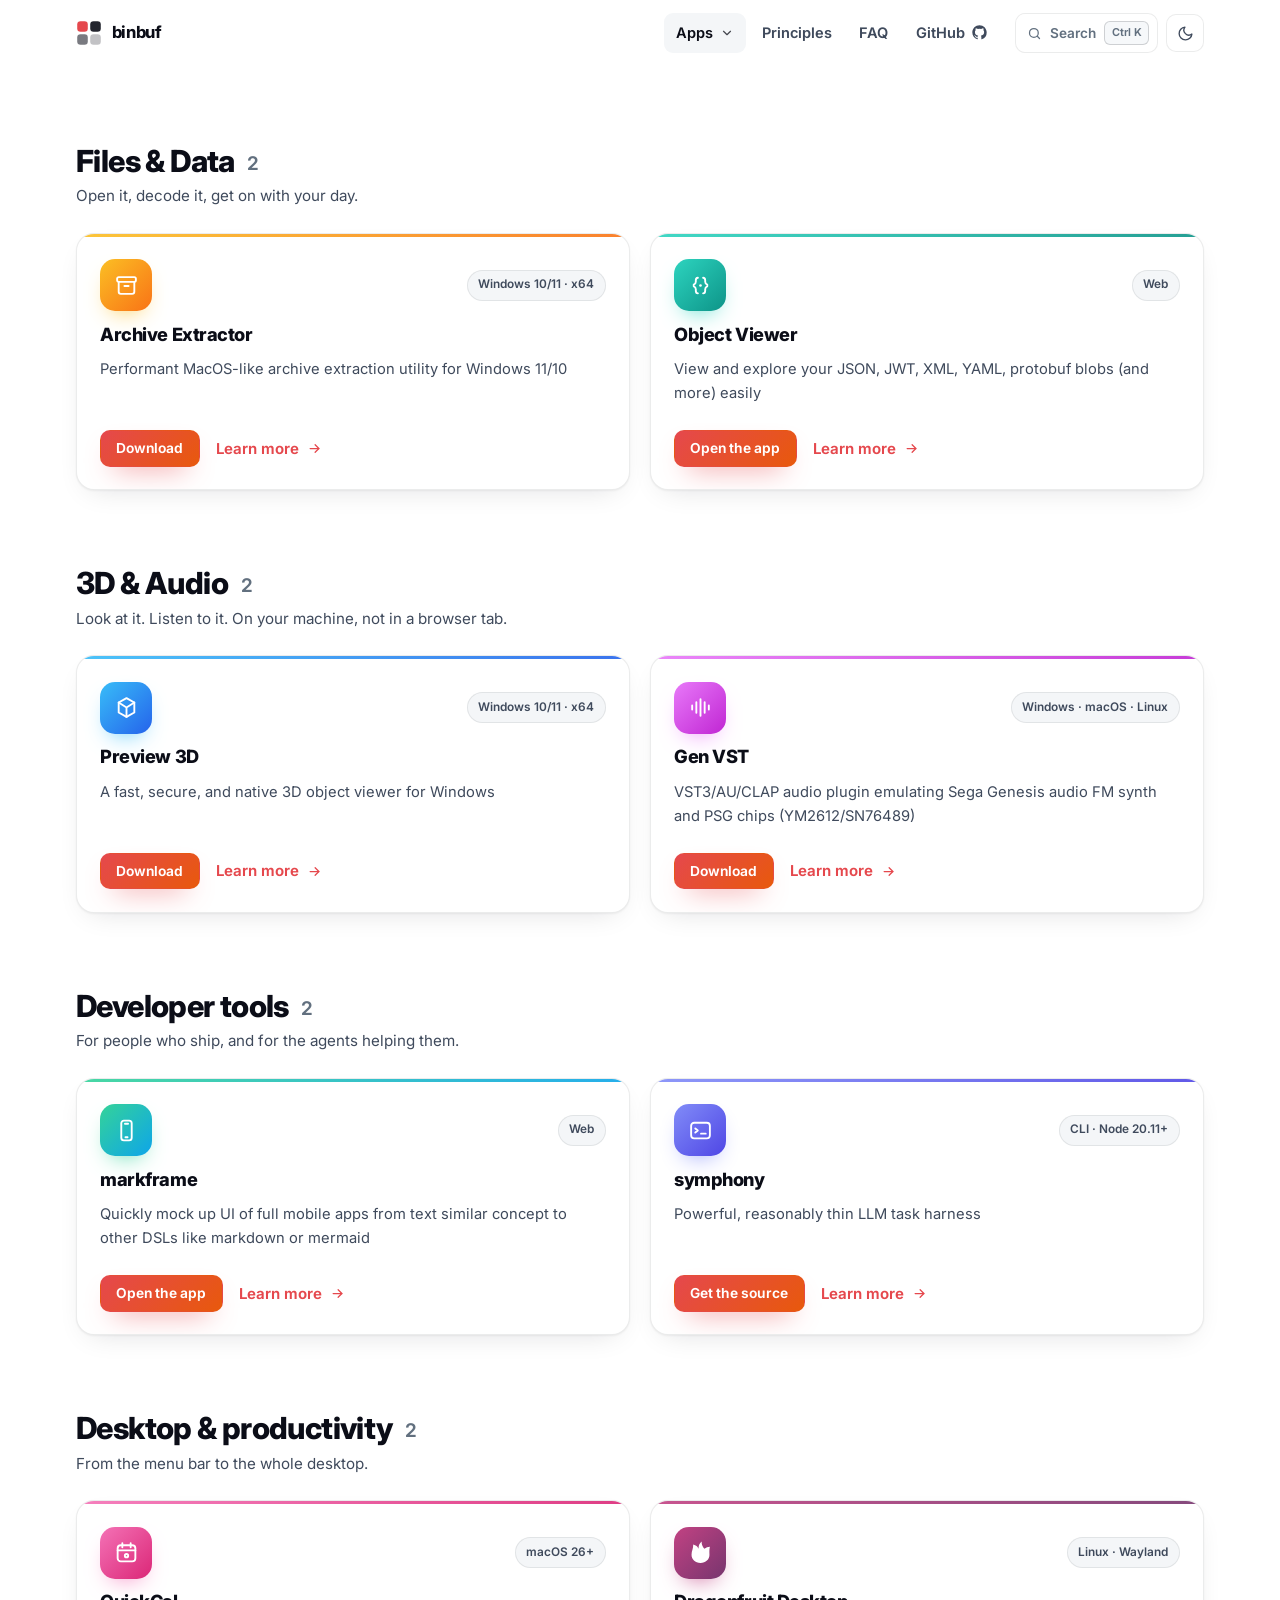
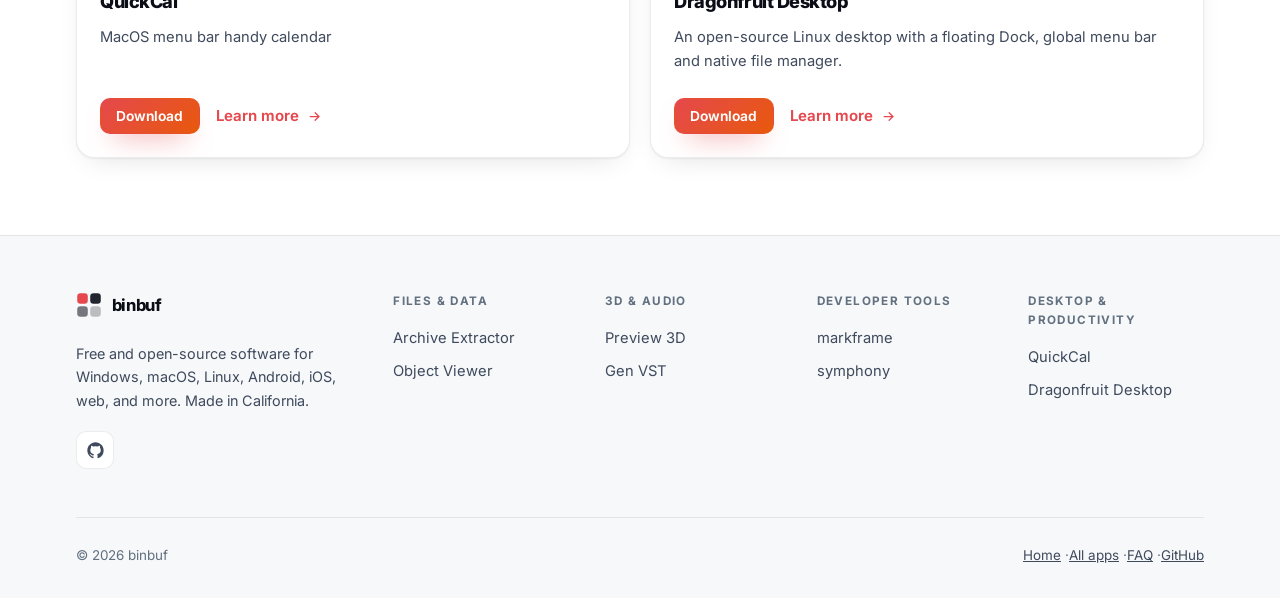
==== commit b8300499: "init" ====
--- a/apps/index.html
+++ b/apps/index.html
@@ -1,4 +1,4 @@
-<!DOCTYPE html><html lang="en" data-base="../"><head><meta charset="utf-8"><meta name="viewport" content="width=device-width, initial-scale=1"><title>All apps — binbuf&#39;s free, open-source collection</title><meta name="description" content="Browse every binbuf app by category: a native 3D viewer, an archive extractor, a local data decoder, a menu-bar calendar, a Sega Genesis synth plugin, a mobile UI prototyper and an AI coding-agent harness. Free, local and open source."><meta name="author" content="binbuf"><meta name="robots" content="index, follow, max-image-preview:large, max-snippet:-1"><meta name="color-scheme" content="light dark"><link rel="canonical" href="https://binbuf.com/apps/"><meta property="og:type" content="website"><meta property="og:site_name" content="binbuf"><meta property="og:title" content="All apps — binbuf"><meta property="og:description" content="Free apps, grouped by job: files and data, 3D and audio, developer tools, and productivity. Local by default, with source on GitHub."><meta property="og:url" content="https://binbuf.com/apps/"><meta property="og:image" content="https://binbuf.com/og-cover.png"><meta property="og:image:width" content="1200"><meta property="og:image:height" content="630"><meta property="og:image:alt" content="binbuf — free, open-source apps"><meta name="twitter:card" content="summary_large_image"><meta name="twitter:title" content="All apps — binbuf"><meta name="twitter:description" content="Free apps, grouped by job: files and data, 3D and audio, developer tools, and productivity. Local by default, with source on GitHub."><meta name="twitter:image" content="https://binbuf.com/og-cover.png"><meta name="theme-color" content="#ffffff" media="(prefers-color-scheme: light)"><meta name="theme-color" content="#0a0b0e" media="(prefers-color-scheme: dark)"><link rel="apple-touch-icon" href="../apple-touch-icon.png"><link rel="manifest" href="../site.webmanifest"><link rel="me" href="https://github.com/binbuf"><link rel="icon" href="data:image/svg+xml,%3Csvg xmlns='http://www.w3.org/2000/svg' viewBox='0 0 32 32'%3E%3Crect x='1.5' y='1.5' width='13' height='13' rx='4' fill='%23e5484d'/%3E%3Crect x='17.5' y='1.5' width='13' height='13' rx='4' fill='%230b0d17'/%3E%3Crect x='1.5' y='17.5' width='13' height='13' rx='4' fill='%230b0d17' opacity='.55'/%3E%3Crect x='17.5' y='17.5' width='13' height='13' rx='4' fill='%230b0d17' opacity='.25'/%3E%3C/svg%3E"><!-- Theme before first paint: saved choice → OS preference → light --><script>
+<!DOCTYPE html><html lang="en" data-base="../"><head><meta charset="utf-8"><meta name="viewport" content="width=device-width, initial-scale=1"><title>All apps — binbuf&#39;s free, open-source collection</title><meta name="description" content="Browse the binbuf app catalog. Explore Dragonfruit Desktop for Linux, or find open-source tools for files, data, 3D, audio, software development and productivity."><meta name="author" content="binbuf"><meta name="robots" content="index, follow, max-image-preview:large, max-snippet:-1"><meta name="color-scheme" content="light dark"><link rel="canonical" href="https://binbuf.com/apps/"><meta property="og:type" content="website"><meta property="og:site_name" content="binbuf"><meta property="og:title" content="All apps — binbuf"><meta property="og:description" content="Browse the binbuf app catalog. Explore Dragonfruit Desktop for Linux, or find open-source tools for files, data, 3D, audio, software development and productivity."><meta property="og:url" content="https://binbuf.com/apps/"><meta property="og:image" content="https://binbuf.com/og-cover.png"><meta property="og:image:width" content="1200"><meta property="og:image:height" content="630"><meta property="og:image:alt" content="binbuf — free, open-source apps"><meta name="twitter:card" content="summary_large_image"><meta name="twitter:title" content="All apps — binbuf"><meta name="twitter:description" content="Browse the binbuf app catalog. Explore Dragonfruit Desktop for Linux, or find open-source tools for files, data, 3D, audio, software development and productivity."><meta name="twitter:image" content="https://binbuf.com/og-cover.png"><meta name="theme-color" content="#ffffff" media="(prefers-color-scheme: light)"><meta name="theme-color" content="#0a0b0e" media="(prefers-color-scheme: dark)"><link rel="apple-touch-icon" href="../apple-touch-icon.png"><link rel="manifest" href="../site.webmanifest"><link rel="me" href="https://github.com/binbuf"><link rel="icon" href="data:image/svg+xml,%3Csvg xmlns='http://www.w3.org/2000/svg' viewBox='0 0 32 32'%3E%3Crect x='1.5' y='1.5' width='13' height='13' rx='4' fill='%23e5484d'/%3E%3Crect x='17.5' y='1.5' width='13' height='13' rx='4' fill='%230b0d17'/%3E%3Crect x='1.5' y='17.5' width='13' height='13' rx='4' fill='%230b0d17' opacity='.55'/%3E%3Crect x='17.5' y='17.5' width='13' height='13' rx='4' fill='%230b0d17' opacity='.25'/%3E%3C/svg%3E"><!-- Theme before first paint: saved choice → OS preference → light --><script>
 (function () {
   document.documentElement.classList.add('js');
   try {
@@ -9,4 +9,4 @@
     document.documentElement.setAttribute('data-theme', 'light');
   }
 })();
-</script><link rel="preconnect" href="https://fonts.googleapis.com"><link rel="preconnect" href="https://fonts.gstatic.com" crossorigin><link rel="preconnect" href="https://api.github.com"><link rel="stylesheet" href="https://fonts.googleapis.com/css2?family=Inter:wght@400;500;600;700;800&display=swap"><script type="application/ld+json">{"@context":"https://schema.org","@type":"CollectionPage","@id":"https://binbuf.com/apps/#collection","url":"https://binbuf.com/apps/","name":"All apps by binbuf","description":"Every binbuf app, grouped by category.","isPartOf":{"@id":"https://binbuf.com/#website"},"mainEntity":{"@type":"ItemList","numberOfItems":7,"itemListElement":[{"@type":"ListItem","position":1,"item":{"@type":"SoftwareApplication","@id":"https://binbuf.com/apps/archive-extractor.html#app","name":"Archive Extractor","url":"https://binbuf.com/apps/archive-extractor.html"}},{"@type":"ListItem","position":2,"item":{"@type":"SoftwareApplication","@id":"https://binbuf.com/apps/object-viewer.html#app","name":"Object Viewer","url":"https://binbuf.com/apps/object-viewer.html"}},{"@type":"ListItem","position":3,"item":{"@type":"SoftwareApplication","@id":"https://binbuf.com/apps/preview-3d.html#app","name":"Preview 3D","url":"https://binbuf.com/apps/preview-3d.html"}},{"@type":"ListItem","position":4,"item":{"@type":"SoftwareApplication","@id":"https://binbuf.com/apps/gen-vst.html#app","name":"Gen VST","url":"https://binbuf.com/apps/gen-vst.html"}},{"@type":"ListItem","position":5,"item":{"@type":"SoftwareApplication","@id":"https://binbuf.com/apps/markframe.html#app","name":"markframe","url":"https://binbuf.com/apps/markframe.html"}},{"@type":"ListItem","position":6,"item":{"@type":"SoftwareApplication","@id":"https://binbuf.com/apps/symphony.html#app","name":"symphony","url":"https://binbuf.com/apps/symphony.html"}},{"@type":"ListItem","position":7,"item":{"@type":"SoftwareApplication","@id":"https://binbuf.com/apps/quickcal.html#app","name":"QuickCal","url":"https://binbuf.com/apps/quickcal.html"}}]}}</script><script type="application/json" id="binbuf-apps">[{"name":"Archive Extractor","slug":"archive-extractor","accent":"app--archive","cat":"Files & Data","tag":"One-click archive extraction for Windows","keywords":"archive extractor zip 7z rar tar gz unzip windows","icon":"<rect x=\"3\" y=\"4\" width=\"18\" height=\"4.5\" rx=\"1.5\"/><path d=\"M4.5 8.5V18a2 2 0 0 0 2 2h11a2 2 0 0 0 2-2V8.5\"/><path d=\"M10 12.5h4\"/>"},{"name":"Object Viewer","slug":"object-viewer","accent":"app--object","cat":"Files & Data","tag":"Decode JSON, JWT, YAML and more in your browser","keywords":"json jwt xml yaml msgpack cbor protobuf jwt decode viewer browser","icon":"<path d=\"M9.5 4.5C7.8 4.5 7.5 5.6 7.5 7v1.5c0 1.4-.8 2.3-2 2.7v1.6c1.2.4 2 1.3 2 2.7V17c0 1.4.3 2.5 2 2.5\"/><path d=\"M14.5 4.5c1.7 0 2 1.1 2 2.5v1.5c0 1.4.8 2.3 2 2.7v1.6c-1.2.4-2 1.3-2 2.7V17c0 1.4-.3 2.5-2 2.5\"/><circle cx=\"12\" cy=\"12\" r=\"1.25\" fill=\"currentColor\" stroke=\"none\"/>"},{"name":"Preview 3D","slug":"preview-3d","accent":"app--preview3d","cat":"3D & Audio","tag":"Native 3D model viewer for Windows","keywords":"3d model viewer gltf glb obj fbx stl ply 3mf usd usdz step windows preview","icon":"<path d=\"M12 3 4.5 7.2v9.6L12 21l7.5-4.2V7.2L12 3Z\"/><path d=\"M12 12v9M4.5 7.2 12 12l7.5-4.8\"/>"},{"name":"Gen VST","slug":"gen-vst","accent":"app--genvst","cat":"3D & Audio","tag":"Sega Genesis synth plugin for your DAW","keywords":"sega genesis ym2612 sn76489 fm synth plugin vst3 au clap dac audio music","icon":"<path d=\"M4 10v4M8 7v10M12 4v16M16 7v10M20 10v4\"/>"},{"name":"markframe","slug":"markframe","accent":"app--markframe","cat":"Developer tools","tag":"Prototype mobile UIs from plain text","keywords":"mobile ui prototype dsl ios android material mockup markframe","icon":"<rect x=\"7\" y=\"2.5\" width=\"10\" height=\"19\" rx=\"2.5\"/><path d=\"M10.5 5.5h3\"/><path d=\"M11 18.5h2\"/>"},{"name":"symphony","slug":"symphony","accent":"app--symphony","cat":"Developer tools","tag":"Run an AI coding agent through your roadmap","keywords":"ai agent claude codex cursor opencode gemini roadmap automation git","icon":"<rect x=\"3\" y=\"4.5\" width=\"18\" height=\"15\" rx=\"3\"/><path d=\"m7 10 2.4 2L7 14\"/><path d=\"M12.5 15H17\"/>"},{"name":"QuickCal","slug":"quickcal","accent":"app--quickcal","cat":"Productivity","tag":"Menu-bar calendar and clock for macOS","keywords":"calendar macos menu bar clock agenda eventkit quickcal","icon":"<rect x=\"3.5\" y=\"5\" width=\"17\" height=\"15.5\" rx=\"3\"/><path d=\"M3.5 10h17M8 3v4M16 3v4\"/><circle cx=\"12\" cy=\"15\" r=\"1.6\"/>"}]</script><link rel="stylesheet" href="/_astro/Arrow.BkZ2X4a1.css"></head><body><a class="skip-link" href="#main">Skip to content</a><header class="site-header" id="top" data-header><div class="container site-header__inner"><a class="brand" href="../" aria-label="binbuf — home"><svg viewBox="0 0 32 32" aria-hidden="true"><rect x="1.5" y="1.5" width="13" height="13" rx="4" fill="var(--accent)"></rect><rect x="17.5" y="1.5" width="13" height="13" rx="4" fill="currentColor" opacity=".9"></rect><rect x="1.5" y="17.5" width="13" height="13" rx="4" fill="currentColor" opacity=".55"></rect><rect x="17.5" y="17.5" width="13" height="13" rx="4" fill="currentColor" opacity=".25"></rect></svg><span>binbuf</span></a><nav class="site-nav" id="site-nav" aria-label="Primary"><div class="nav-item--mega" data-mega><a class="nav-link" href="./" aria-current="page" aria-haspopup="true" aria-expanded="false" data-mega-trigger>Apps<svg viewBox="0 0 24 24" fill="none" stroke="currentColor" stroke-width="2" stroke-linecap="round" stroke-linejoin="round" aria-hidden="true"><path d="m6 9 6 6 6-6"></path></svg></a><div class="mega" role="group" aria-label="Apps by category"><div class="mega__grid"><div><p class="mega__title">Files &amp; Data</p><a class="mega__link app--archive" href="archive-extractor.html"><span class="app-icon app-icon--sm" aria-hidden="true"><svg viewBox="0 0 24 24" fill="none" stroke="currentColor" stroke-width="1.8" stroke-linecap="round" stroke-linejoin="round"><rect x="3" y="4" width="18" height="4.5" rx="1.5"/><path d="M4.5 8.5V18a2 2 0 0 0 2 2h11a2 2 0 0 0 2-2V8.5"/><path d="M10 12.5h4"/></svg></span><span><strong>Archive Extractor</strong><span>One-click extraction for Windows</span></span></a><a class="mega__link app--object" href="object-viewer.html"><span class="app-icon app-icon--sm" aria-hidden="true"><svg viewBox="0 0 24 24" fill="none" stroke="currentColor" stroke-width="1.8" stroke-linecap="round" stroke-linejoin="round"><path d="M9.5 4.5C7.8 4.5 7.5 5.6 7.5 7v1.5c0 1.4-.8 2.3-2 2.7v1.6c1.2.4 2 1.3 2 2.7V17c0 1.4.3 2.5 2 2.5"/><path d="M14.5 4.5c1.7 0 2 1.1 2 2.5v1.5c0 1.4.8 2.3 2 2.7v1.6c-1.2.4-2 1.3-2 2.7V17c0 1.4-.3 2.5-2 2.5"/><circle cx="12" cy="12" r="1.25" fill="currentColor" stroke="none"/></svg></span><span><strong>Object Viewer</strong><span>Decode JSON, JWT, YAML and more</span></span></a></div><div><p class="mega__title">3D &amp; Audio</p><a class="mega__link app--preview3d" href="preview-3d.html"><span class="app-icon app-icon--sm" aria-hidden="true"><svg viewBox="0 0 24 24" fill="none" stroke="currentColor" stroke-width="1.8" stroke-linecap="round" stroke-linejoin="round"><path d="M12 3 4.5 7.2v9.6L12 21l7.5-4.2V7.2L12 3Z"/><path d="M12 12v9M4.5 7.2 12 12l7.5-4.8"/></svg></span><span><strong>Preview 3D</strong><span>Native 3D model viewer</span></span></a><a class="mega__link app--genvst" href="gen-vst.html"><span class="app-icon app-icon--sm" aria-hidden="true"><svg viewBox="0 0 24 24" fill="none" stroke="currentColor" stroke-width="1.8" stroke-linecap="round"><path d="M4 10v4M8 7v10M12 4v16M16 7v10M20 10v4"/></svg></span><span><strong>Gen VST</strong><span>Sega Genesis synth plugin</span></span></a></div><div><p class="mega__title">Developer tools</p><a class="mega__link app--markframe" href="markframe.html"><span class="app-icon app-icon--sm" aria-hidden="true"><svg viewBox="0 0 24 24" fill="none" stroke="currentColor" stroke-width="1.8" stroke-linecap="round" stroke-linejoin="round"><rect x="7" y="2.5" width="10" height="19" rx="2.5"/><path d="M10.5 5.5h3"/><path d="M11 18.5h2"/></svg></span><span><strong>markframe</strong><span>Mobile UI from plain text</span></span></a><a class="mega__link app--symphony" href="symphony.html"><span class="app-icon app-icon--sm" aria-hidden="true"><svg viewBox="0 0 24 24" fill="none" stroke="currentColor" stroke-width="1.8" stroke-linecap="round" stroke-linejoin="round"><rect x="3" y="4.5" width="18" height="15" rx="3"/><path d="m7 10 2.4 2L7 14"/><path d="M12.5 15H17"/></svg></span><span><strong>symphony</strong><span>Agent runs, unattended</span></span></a></div><div><p class="mega__title">Productivity</p><a class="mega__link app--quickcal" href="quickcal.html"><span class="app-icon app-icon--sm" aria-hidden="true"><svg viewBox="0 0 24 24" fill="none" stroke="currentColor" stroke-width="1.8" stroke-linecap="round" stroke-linejoin="round"><rect x="3.5" y="5" width="17" height="15.5" rx="3"/><path d="M3.5 10h17M8 3v4M16 3v4"/><circle cx="12" cy="15" r="1.6"/></svg></span><span><strong>QuickCal</strong><span>Menu-bar calendar for macOS</span></span></a></div></div><div class="mega__foot"><a class="btn btn--link" href="./">All apps <svg viewBox="0 0 24 24" fill="none" stroke="currentColor" stroke-width="2" stroke-linecap="round" stroke-linejoin="round" aria-hidden="true"><path d="M5 12h14"></path><path d="m13 6 6 6-6 6"></path></svg></a></div></div></div><a href="../#why">Principles</a><a href="../#faq">FAQ</a><a href="https://github.com/binbuf" target="_blank" rel="noopener">GitHub<svg viewBox="0 0 24 24" fill="currentColor" aria-hidden="true"><path d="M12 .5C5.65.5.5 5.65.5 12c0 5.1 3.29 9.42 7.86 10.95.58.1.79-.25.79-.56 0-.28-.01-1.02-.02-2-3.2.7-3.88-1.54-3.88-1.54-.52-1.34-1.28-1.7-1.28-1.7-1.05-.72.08-.7.08-.7 1.16.08 1.77 1.2 1.77 1.2 1.03 1.78 2.7 1.26 3.36.97.1-.75.4-1.26.73-1.55-2.55-.29-5.23-1.28-5.23-5.7 0-1.26.45-2.29 1.19-3.1-.12-.29-.52-1.47.11-3.06 0 0 .97-.31 3.18 1.18a11.1 11.1 0 0 1 5.8 0c2.2-1.5 3.17-1.18 3.17-1.18.63 1.6.23 2.77.11 3.06.74.81 1.19 1.84 1.19 3.1 0 4.43-2.69 5.4-5.25 5.69.41.36.78 1.06.78 2.14 0 1.55-.01 2.8-.01 3.18 0 .31.2.67.8.55A11.52 11.52 0 0 0 23.5 12C23.5 5.65 18.35.5 12 .5Z"></path></svg></a></nav><div class="site-header__actions"><button class="palette-trigger" type="button" data-palette-open aria-haspopup="dialog" aria-controls="palette" aria-label="Search"><svg viewBox="0 0 24 24" fill="none" stroke="currentColor" stroke-width="2" stroke-linecap="round" aria-hidden="true"><circle cx="11" cy="11" r="7"></circle><path d="m20 20-3.5-3.5"></path></svg><span class="palette-trigger__label">Search</span><kbd data-kbd aria-hidden="true">Ctrl K</kbd></button><button class="icon-btn theme-toggle" type="button" data-theme-toggle aria-label="Switch to dark mode" title="Toggle light/dark mode"><svg class="icon-sun" viewBox="0 0 24 24" fill="none" stroke="currentColor" stroke-width="1.9" stroke-linecap="round" aria-hidden="true"><circle cx="12" cy="12" r="4"></circle><path d="M12 2v2M12 20v2M4.9 4.9l1.4 1.4M17.7 17.7l1.4 1.4M2 12h2M20 12h2M4.9 19.1l1.4-1.4M17.7 6.3l1.4-1.4"></path></svg><svg class="icon-moon" viewBox="0 0 24 24" fill="none" stroke="currentColor" stroke-width="1.9" stroke-linecap="round" stroke-linejoin="round" aria-hidden="true"><path d="M21 12.8A9 9 0 1 1 11.2 3a7 7 0 0 0 9.8 9.8Z"></path></svg></button><button class="icon-btn nav-toggle" type="button" data-nav-toggle aria-controls="site-nav" aria-expanded="false" aria-label="Open menu"><svg class="icon-menu" viewBox="0 0 24 24" fill="none" stroke="currentColor" stroke-width="2" stroke-linecap="round" aria-hidden="true"><path d="M4 7h16M4 12h16M4 17h16"></path></svg><svg class="icon-close" viewBox="0 0 24 24" fill="none" stroke="currentColor" stroke-width="2" stroke-linecap="round" aria-hidden="true"><path d="m6 6 12 12M18 6 6 18"></path></svg></button></div></div></header><main id="main"><!-- ============================== CATEGORIES ============================== --><section class="section section--tight" aria-label="Apps by category"><div class="container"><div class="cat-list"><div class="cat-block reveal" id="files-data"><div class="cat-head"><div><h2 class="h3" style="font-size:clamp(1.4rem,2.6vw,1.9rem)">Files &amp; Data <span class="cat-count">2</span></h2><p>Open it, decode it, get on with your day.</p></div></div><div class="card-grid card-grid--2"><article class="card card--hover app-card app--archive"><div class="app-card__top"><span class="app-icon" aria-hidden="true"><svg viewBox="0 0 24 24" fill="none" stroke="currentColor" stroke-width="1.8" stroke-linecap="round" stroke-linejoin="round"><rect x="3" y="4" width="18" height="4.5" rx="1.5"/><path d="M4.5 8.5V18a2 2 0 0 0 2 2h11a2 2 0 0 0 2-2V8.5"/><path d="M10 12.5h4"/></svg></span><span class="chip">Windows 10/11 · x64</span></div><h3><a class="app-card__link" href="archive-extractor.html">Archive Extractor</a></h3><p class="app-card__tagline">Performant MacOS-like archive extraction utility for Windows 11/10</p><div class="app-card__links"><a class="btn btn--sm btn--primary" href="https://github.com/binbuf/archive-extractor/releases" target="_blank" rel="noopener">Download</a><a class="btn btn--link" href="archive-extractor.html">Learn more <span class="visually-hidden">about Archive Extractor</span><svg viewBox="0 0 24 24" fill="none" stroke="currentColor" stroke-width="2" stroke-linecap="round" stroke-linejoin="round" aria-hidden="true"><path d="M5 12h14"></path><path d="m13 6 6 6-6 6"></path></svg></a></div></article><article class="card card--hover app-card app--object"><div class="app-card__top"><span class="app-icon" aria-hidden="true"><svg viewBox="0 0 24 24" fill="none" stroke="currentColor" stroke-width="1.8" stroke-linecap="round" stroke-linejoin="round"><path d="M9.5 4.5C7.8 4.5 7.5 5.6 7.5 7v1.5c0 1.4-.8 2.3-2 2.7v1.6c1.2.4 2 1.3 2 2.7V17c0 1.4.3 2.5 2 2.5"/><path d="M14.5 4.5c1.7 0 2 1.1 2 2.5v1.5c0 1.4.8 2.3 2 2.7v1.6c-1.2.4-2 1.3-2 2.7V17c0 1.4-.3 2.5-2 2.5"/><circle cx="12" cy="12" r="1.25" fill="currentColor" stroke="none"/></svg></span><span class="chip">Web</span></div><h3><a class="app-card__link" href="object-viewer.html">Object Viewer</a></h3><p class="app-card__tagline">View and explore your JSON, JWT, XML, YAML, protobuf blobs (and more) easily</p><div class="app-card__links"><a class="btn btn--sm btn--primary" href="https://binbuf.github.io/object-viewer/" target="_blank" rel="noopener">Open the app</a><a class="btn btn--link" href="object-viewer.html">Learn more <span class="visually-hidden">about Object Viewer</span><svg viewBox="0 0 24 24" fill="none" stroke="currentColor" stroke-width="2" stroke-linecap="round" stroke-linejoin="round" aria-hidden="true"><path d="M5 12h14"></path><path d="m13 6 6 6-6 6"></path></svg></a></div></article></div></div><div class="cat-block reveal" id="3d-audio"><div class="cat-head"><div><h2 class="h3" style="font-size:clamp(1.4rem,2.6vw,1.9rem)">3D &amp; Audio <span class="cat-count">2</span></h2><p>Look at it. Listen to it. On your machine, not in a browser tab.</p></div></div><div class="card-grid card-grid--2"><article class="card card--hover app-card app--preview3d"><div class="app-card__top"><span class="app-icon" aria-hidden="true"><svg viewBox="0 0 24 24" fill="none" stroke="currentColor" stroke-width="1.8" stroke-linecap="round" stroke-linejoin="round"><path d="M12 3 4.5 7.2v9.6L12 21l7.5-4.2V7.2L12 3Z"/><path d="M12 12v9M4.5 7.2 12 12l7.5-4.8"/></svg></span><span class="chip">Windows 10/11 · x64</span></div><h3><a class="app-card__link" href="preview-3d.html">Preview 3D</a></h3><p class="app-card__tagline">A fast, secure, and native 3D object viewer for Windows</p><div class="app-card__links"><a class="btn btn--sm btn--primary" href="https://github.com/binbuf/preview-3d/releases/latest" target="_blank" rel="noopener">Download</a><a class="btn btn--link" href="preview-3d.html">Learn more <span class="visually-hidden">about Preview 3D</span><svg viewBox="0 0 24 24" fill="none" stroke="currentColor" stroke-width="2" stroke-linecap="round" stroke-linejoin="round" aria-hidden="true"><path d="M5 12h14"></path><path d="m13 6 6 6-6 6"></path></svg></a></div></article><article class="card card--hover app-card app--genvst"><div class="app-card__top"><span class="app-icon" aria-hidden="true"><svg viewBox="0 0 24 24" fill="none" stroke="currentColor" stroke-width="1.8" stroke-linecap="round"><path d="M4 10v4M8 7v10M12 4v16M16 7v10M20 10v4"/></svg></span><span class="chip">Windows · macOS · Linux</span></div><h3><a class="app-card__link" href="gen-vst.html">Gen VST</a></h3><p class="app-card__tagline">VST3/AU/CLAP audio plugin emulating Sega Genesis audio FM synth and PSG chips (YM2612/SN76489)</p><div class="app-card__links"><a class="btn btn--sm btn--primary" href="https://github.com/binbuf/gen-vst/releases" target="_blank" rel="noopener">Download</a><a class="btn btn--link" href="gen-vst.html">Learn more <span class="visually-hidden">about Gen VST</span><svg viewBox="0 0 24 24" fill="none" stroke="currentColor" stroke-width="2" stroke-linecap="round" stroke-linejoin="round" aria-hidden="true"><path d="M5 12h14"></path><path d="m13 6 6 6-6 6"></path></svg></a></div></article></div></div><div class="cat-block reveal" id="developer-tools"><div class="cat-head"><div><h2 class="h3" style="font-size:clamp(1.4rem,2.6vw,1.9rem)">Developer tools <span class="cat-count">2</span></h2><p>For people who ship, and for the agents helping them.</p></div></div><div class="card-grid card-grid--2"><article class="card card--hover app-card app--markframe"><div class="app-card__top"><span class="app-icon" aria-hidden="true"><svg viewBox="0 0 24 24" fill="none" stroke="currentColor" stroke-width="1.8" stroke-linecap="round" stroke-linejoin="round"><rect x="7" y="2.5" width="10" height="19" rx="2.5"/><path d="M10.5 5.5h3"/><path d="M11 18.5h2"/></svg></span><span class="chip">Web</span></div><h3><a class="app-card__link" href="markframe.html">markframe</a></h3><p class="app-card__tagline">Quickly mock up UI of full mobile apps from text similar concept to other DSLs like markdown or mermaid</p><div class="app-card__links"><a class="btn btn--sm btn--primary" href="https://binbuf.github.io/markframe/" target="_blank" rel="noopener">Open the app</a><a class="btn btn--link" href="markframe.html">Learn more <span class="visually-hidden">about markframe</span><svg viewBox="0 0 24 24" fill="none" stroke="currentColor" stroke-width="2" stroke-linecap="round" stroke-linejoin="round" aria-hidden="true"><path d="M5 12h14"></path><path d="m13 6 6 6-6 6"></path></svg></a></div></article><article class="card card--hover app-card app--symphony"><div class="app-card__top"><span class="app-icon" aria-hidden="true"><svg viewBox="0 0 24 24" fill="none" stroke="currentColor" stroke-width="1.8" stroke-linecap="round" stroke-linejoin="round"><rect x="3" y="4.5" width="18" height="15" rx="3"/><path d="m7 10 2.4 2L7 14"/><path d="M12.5 15H17"/></svg></span><span class="chip">CLI · Node 20.11+</span></div><h3><a class="app-card__link" href="symphony.html">symphony</a></h3><p class="app-card__tagline">Powerful, reasonably thin LLM task harness</p><div class="app-card__links"><a class="btn btn--sm btn--primary" href="https://github.com/binbuf/symphony" target="_blank" rel="noopener">Get the source</a><a class="btn btn--link" href="symphony.html">Learn more <span class="visually-hidden">about symphony</span><svg viewBox="0 0 24 24" fill="none" stroke="currentColor" stroke-width="2" stroke-linecap="round" stroke-linejoin="round" aria-hidden="true"><path d="M5 12h14"></path><path d="m13 6 6 6-6 6"></path></svg></a></div></article></div></div><div class="cat-block reveal" id="productivity"><div class="cat-head"><div><h2 class="h3" style="font-size:clamp(1.4rem,2.6vw,1.9rem)">Productivity <span class="cat-count">1</span></h2><p>One click away, all day.</p></div></div><div class="card-grid card-grid--2"><article class="card card--hover app-card app--quickcal"><div class="app-card__top"><span class="app-icon" aria-hidden="true"><svg viewBox="0 0 24 24" fill="none" stroke="currentColor" stroke-width="1.8" stroke-linecap="round" stroke-linejoin="round"><rect x="3.5" y="5" width="17" height="15.5" rx="3"/><path d="M3.5 10h17M8 3v4M16 3v4"/><circle cx="12" cy="15" r="1.6"/></svg></span><span class="chip">macOS 26+</span></div><h3><a class="app-card__link" href="quickcal.html">QuickCal</a></h3><p class="app-card__tagline">MacOS menu bar handy calendar</p><div class="app-card__links"><a class="btn btn--sm btn--primary" href="https://github.com/binbuf/QuickCal/releases" target="_blank" rel="noopener">Download</a><a class="btn btn--link" href="quickcal.html">Learn more <span class="visually-hidden">about QuickCal</span><svg viewBox="0 0 24 24" fill="none" stroke="currentColor" stroke-width="2" stroke-linecap="round" stroke-linejoin="round" aria-hidden="true"><path d="M5 12h14"></path><path d="m13 6 6 6-6 6"></path></svg></a></div></article></div></div></div></div></section></main><footer class="site-footer"><div class="container"><div class="footer-grid"><div class="footer-brand"><a class="brand" href="../" aria-label="binbuf — home"><svg viewBox="0 0 32 32" aria-hidden="true"><rect x="1.5" y="1.5" width="13" height="13" rx="4" fill="var(--accent)"></rect><rect x="17.5" y="1.5" width="13" height="13" rx="4" fill="currentColor" opacity=".9"></rect><rect x="1.5" y="17.5" width="13" height="13" rx="4" fill="currentColor" opacity=".55"></rect><rect x="17.5" y="17.5" width="13" height="13" rx="4" fill="currentColor" opacity=".25"></rect></svg><span>binbuf</span></a><p>Free and open-source software for Windows, macOS, Linux, Android, iOS, web, and more. Made in California.</p><div class="footer-actions"><a class="icon-btn" href="https://github.com/binbuf" target="_blank" rel="noopener" aria-label="binbuf on GitHub"><svg viewBox="0 0 24 24" fill="currentColor" aria-hidden="true"><path d="M12 .5C5.65.5.5 5.65.5 12c0 5.1 3.29 9.42 7.86 10.95.58.1.79-.25.79-.56 0-.28-.01-1.02-.02-2-3.2.7-3.88-1.54-3.88-1.54-.52-1.34-1.28-1.7-1.28-1.7-1.05-.72.08-.7.08-.7 1.16.08 1.77 1.2 1.77 1.2 1.03 1.78 2.7 1.26 3.36.97.1-.75.4-1.26.73-1.55-2.55-.29-5.23-1.28-5.23-5.7 0-1.26.45-2.29 1.19-3.1-.12-.29-.52-1.47.11-3.06 0 0 .97-.31 3.18 1.18a11.1 11.1 0 0 1 5.8 0c2.2-1.5 3.17-1.18 3.17-1.18.63 1.6.23 2.77.11 3.06.74.81 1.19 1.84 1.19 3.1 0 4.43-2.69 5.4-5.25 5.69.41.36.78 1.06.78 2.14 0 1.55-.01 2.8-.01 3.18 0 .31.2.67.8.55A11.52 11.52 0 0 0 23.5 12C23.5 5.65 18.35.5 12 .5Z"></path></svg></a></div></div><div><p class="footer-title">Files &amp; Data</p><ul class="footer-links"><li><a href="archive-extractor.html">Archive Extractor</a></li><li><a href="object-viewer.html">Object Viewer</a></li></ul></div><div><p class="footer-title">3D &amp; Audio</p><ul class="footer-links"><li><a href="preview-3d.html">Preview 3D</a></li><li><a href="gen-vst.html">Gen VST</a></li></ul></div><div><p class="footer-title">Developer tools</p><ul class="footer-links"><li><a href="markframe.html">markframe</a></li><li><a href="symphony.html">symphony</a></li></ul></div><div><p class="footer-title">Productivity</p><ul class="footer-links"><li><a href="quickcal.html">QuickCal</a></li></ul></div></div><div class="footer-bottom"><span>&copy; <span id="year">2026</span> binbuf</span><span><a href="../">Home</a> ·<a href="./">All apps</a> ·<a href="../#faq">FAQ</a> ·<a href="https://github.com/binbuf" target="_blank" rel="noopener">GitHub</a></span></div></div></footer><dialog class="palette" id="palette" aria-label="Search apps and pages"><div class="palette__search"><svg viewBox="0 0 24 24" fill="none" stroke="currentColor" stroke-width="2" stroke-linecap="round" aria-hidden="true"><circle cx="11" cy="11" r="7"></circle><path d="m20 20-3.5-3.5"></path></svg><input type="search" placeholder="Search apps and pages…" aria-label="Search" data-palette-input autocomplete="off" spellcheck="false"><kbd class="palette__esc">Esc</kbd></div><ul class="palette__list" data-palette-list></ul><p class="palette__empty" hidden>No matches. Try “3D”, “archive”, “synth” or “calendar”.</p><div class="palette__foot" aria-hidden="true"><span><kbd>↑</kbd><kbd>↓</kbd> navigate</span><span><kbd>↵</kbd> open</span><span><kbd>Esc</kbd> close</span></div></dialog><button class="icon-btn to-top" type="button" data-to-top aria-label="Back to top" title="Back to top"><svg viewBox="0 0 24 24" fill="none" stroke="currentColor" stroke-width="2" stroke-linecap="round" stroke-linejoin="round" aria-hidden="true"><path d="M12 19V5"></path><path d="m5 12 7-7 7 7"></path></svg></button><script type="module" src="/_astro/Base.astro_astro_type_script_index_0_lang.BTEjkhXq.js"></script></body></html>+</script><link rel="preconnect" href="https://fonts.googleapis.com"><link rel="preconnect" href="https://fonts.gstatic.com" crossorigin><link rel="preconnect" href="https://api.github.com"><link rel="stylesheet" href="https://fonts.googleapis.com/css2?family=Inter:wght@400;500;600;700;800&display=swap"><script type="application/ld+json">{"@context":"https://schema.org","@type":"CollectionPage","@id":"https://binbuf.com/apps/#collection","url":"https://binbuf.com/apps/","name":"All apps by binbuf","description":"Every binbuf app, grouped by category.","isPartOf":{"@id":"https://binbuf.com/#website"},"mainEntity":{"@type":"ItemList","numberOfItems":8,"itemListElement":[{"@type":"ListItem","position":1,"item":{"@type":"SoftwareApplication","@id":"https://binbuf.com/apps/archive-extractor.html#app","name":"Archive Extractor","url":"https://binbuf.com/apps/archive-extractor.html"}},{"@type":"ListItem","position":2,"item":{"@type":"SoftwareApplication","@id":"https://binbuf.com/apps/object-viewer.html#app","name":"Object Viewer","url":"https://binbuf.com/apps/object-viewer.html"}},{"@type":"ListItem","position":3,"item":{"@type":"SoftwareApplication","@id":"https://binbuf.com/apps/preview-3d.html#app","name":"Preview 3D","url":"https://binbuf.com/apps/preview-3d.html"}},{"@type":"ListItem","position":4,"item":{"@type":"SoftwareApplication","@id":"https://binbuf.com/apps/gen-vst.html#app","name":"Gen VST","url":"https://binbuf.com/apps/gen-vst.html"}},{"@type":"ListItem","position":5,"item":{"@type":"SoftwareApplication","@id":"https://binbuf.com/apps/markframe.html#app","name":"markframe","url":"https://binbuf.com/apps/markframe.html"}},{"@type":"ListItem","position":6,"item":{"@type":"SoftwareApplication","@id":"https://binbuf.com/apps/symphony.html#app","name":"symphony","url":"https://binbuf.com/apps/symphony.html"}},{"@type":"ListItem","position":7,"item":{"@type":"SoftwareApplication","@id":"https://binbuf.com/apps/quickcal.html#app","name":"QuickCal","url":"https://binbuf.com/apps/quickcal.html"}},{"@type":"ListItem","position":8,"item":{"@type":"SoftwareApplication","@id":"https://binbuf.com/apps/dragonfruit.html#app","name":"Dragonfruit Desktop","url":"https://binbuf.com/apps/dragonfruit.html"}}]}}</script><script type="application/json" id="binbuf-apps">[{"name":"Archive Extractor","slug":"archive-extractor","accent":"app--archive","cat":"Files & Data","tag":"One-click archive extraction for Windows","keywords":"archive extractor zip 7z rar tar gz unzip windows","icon":"<rect x=\"3\" y=\"4\" width=\"18\" height=\"4.5\" rx=\"1.5\"/><path d=\"M4.5 8.5V18a2 2 0 0 0 2 2h11a2 2 0 0 0 2-2V8.5\"/><path d=\"M10 12.5h4\"/>"},{"name":"Object Viewer","slug":"object-viewer","accent":"app--object","cat":"Files & Data","tag":"Decode JSON, JWT, YAML and more in your browser","keywords":"json jwt xml yaml msgpack cbor protobuf jwt decode viewer browser","icon":"<path d=\"M9.5 4.5C7.8 4.5 7.5 5.6 7.5 7v1.5c0 1.4-.8 2.3-2 2.7v1.6c1.2.4 2 1.3 2 2.7V17c0 1.4.3 2.5 2 2.5\"/><path d=\"M14.5 4.5c1.7 0 2 1.1 2 2.5v1.5c0 1.4.8 2.3 2 2.7v1.6c-1.2.4-2 1.3-2 2.7V17c0 1.4-.3 2.5-2 2.5\"/><circle cx=\"12\" cy=\"12\" r=\"1.25\" fill=\"currentColor\" stroke=\"none\"/>"},{"name":"Preview 3D","slug":"preview-3d","accent":"app--preview3d","cat":"3D & Audio","tag":"Native 3D model viewer for Windows","keywords":"3d model viewer gltf glb obj fbx stl ply 3mf usd usdz step windows preview","icon":"<path d=\"M12 3 4.5 7.2v9.6L12 21l7.5-4.2V7.2L12 3Z\"/><path d=\"M12 12v9M4.5 7.2 12 12l7.5-4.8\"/>"},{"name":"Gen VST","slug":"gen-vst","accent":"app--genvst","cat":"3D & Audio","tag":"Sega Genesis synth plugin for your DAW","keywords":"sega genesis ym2612 sn76489 fm synth plugin vst3 au clap dac audio music","icon":"<path d=\"M4 10v4M8 7v10M12 4v16M16 7v10M20 10v4\"/>"},{"name":"markframe","slug":"markframe","accent":"app--markframe","cat":"Developer tools","tag":"Prototype mobile UIs from plain text","keywords":"mobile ui prototype dsl ios android material mockup markframe","icon":"<rect x=\"7\" y=\"2.5\" width=\"10\" height=\"19\" rx=\"2.5\"/><path d=\"M10.5 5.5h3\"/><path d=\"M11 18.5h2\"/>"},{"name":"symphony","slug":"symphony","accent":"app--symphony","cat":"Developer tools","tag":"Run an AI coding agent through your roadmap","keywords":"ai agent claude codex cursor opencode gemini roadmap automation git","icon":"<rect x=\"3\" y=\"4.5\" width=\"18\" height=\"15\" rx=\"3\"/><path d=\"m7 10 2.4 2L7 14\"/><path d=\"M12.5 15H17\"/>"},{"name":"QuickCal","slug":"quickcal","accent":"app--quickcal","cat":"Desktop & productivity","tag":"Menu-bar calendar and clock for macOS","keywords":"calendar macos menu bar clock agenda eventkit quickcal","icon":"<rect x=\"3.5\" y=\"5\" width=\"17\" height=\"15.5\" rx=\"3\"/><path d=\"M3.5 10h17M8 3v4M16 3v4\"/><circle cx=\"12\" cy=\"15\" r=\"1.6\"/>"},{"name":"Dragonfruit Desktop","slug":"dragonfruit","accent":"app--dragonfruit","cat":"Desktop & productivity","tag":"Linux desktop environment with an interactive Wayland tour","keywords":"dragonfruit linux desktop environment wayland shell dock files compositor smithay qt quick","icon":"<path fill=\"currentColor\" stroke=\"none\" d=\"M12 22C6.8 22 3.4 18.5 3.4 14.1C3.4 10.6 5.2 8.5 5 4.4C7.6 5 9.3 6.5 10.1 8.4C10.1 5.6 11 3.1 13.1 1.5C13 4.4 14 6.8 15.7 8.4C17.4 7.2 19.1 6.6 21 6.5C20.3 9.5 20.6 11.8 20.6 14.2C20.6 18.8 17 22 12 22Z\"/>"}]</script><link rel="stylesheet" href="/_astro/Arrow._1gNA2LE.css"></head><body><a class="skip-link" href="#main">Skip to content</a><header class="site-header" id="top" data-header><div class="container site-header__inner"><a class="brand" href="../" aria-label="binbuf — home"><svg viewBox="0 0 32 32" aria-hidden="true"><rect x="1.5" y="1.5" width="13" height="13" rx="4" fill="var(--accent)"></rect><rect x="17.5" y="1.5" width="13" height="13" rx="4" fill="currentColor" opacity=".9"></rect><rect x="1.5" y="17.5" width="13" height="13" rx="4" fill="currentColor" opacity=".55"></rect><rect x="17.5" y="17.5" width="13" height="13" rx="4" fill="currentColor" opacity=".25"></rect></svg><span>binbuf</span></a><nav class="site-nav" id="site-nav" aria-label="Primary"><div class="nav-item--mega" data-mega><a class="nav-link" href="./" aria-current="page" aria-haspopup="true" aria-expanded="false" data-mega-trigger>Apps<svg viewBox="0 0 24 24" fill="none" stroke="currentColor" stroke-width="2" stroke-linecap="round" stroke-linejoin="round" aria-hidden="true"><path d="m6 9 6 6 6-6"></path></svg></a><div class="mega" role="group" aria-label="Apps by category"><div class="mega__grid"><div><p class="mega__title">Files &amp; Data</p><a class="mega__link app--archive" href="archive-extractor.html"><span class="app-icon app-icon--sm" aria-hidden="true"><svg viewBox="0 0 24 24" fill="none" stroke="currentColor" stroke-width="1.8" stroke-linecap="round" stroke-linejoin="round"><rect x="3" y="4" width="18" height="4.5" rx="1.5"/><path d="M4.5 8.5V18a2 2 0 0 0 2 2h11a2 2 0 0 0 2-2V8.5"/><path d="M10 12.5h4"/></svg></span><span><strong>Archive Extractor</strong><span>One-click extraction for Windows</span></span></a><a class="mega__link app--object" href="object-viewer.html"><span class="app-icon app-icon--sm" aria-hidden="true"><svg viewBox="0 0 24 24" fill="none" stroke="currentColor" stroke-width="1.8" stroke-linecap="round" stroke-linejoin="round"><path d="M9.5 4.5C7.8 4.5 7.5 5.6 7.5 7v1.5c0 1.4-.8 2.3-2 2.7v1.6c1.2.4 2 1.3 2 2.7V17c0 1.4.3 2.5 2 2.5"/><path d="M14.5 4.5c1.7 0 2 1.1 2 2.5v1.5c0 1.4.8 2.3 2 2.7v1.6c-1.2.4-2 1.3-2 2.7V17c0 1.4-.3 2.5-2 2.5"/><circle cx="12" cy="12" r="1.25" fill="currentColor" stroke="none"/></svg></span><span><strong>Object Viewer</strong><span>Decode JSON, JWT, YAML and more</span></span></a></div><div><p class="mega__title">3D &amp; Audio</p><a class="mega__link app--preview3d" href="preview-3d.html"><span class="app-icon app-icon--sm" aria-hidden="true"><svg viewBox="0 0 24 24" fill="none" stroke="currentColor" stroke-width="1.8" stroke-linecap="round" stroke-linejoin="round"><path d="M12 3 4.5 7.2v9.6L12 21l7.5-4.2V7.2L12 3Z"/><path d="M12 12v9M4.5 7.2 12 12l7.5-4.8"/></svg></span><span><strong>Preview 3D</strong><span>Native 3D model viewer</span></span></a><a class="mega__link app--genvst" href="gen-vst.html"><span class="app-icon app-icon--sm" aria-hidden="true"><svg viewBox="0 0 24 24" fill="none" stroke="currentColor" stroke-width="1.8" stroke-linecap="round"><path d="M4 10v4M8 7v10M12 4v16M16 7v10M20 10v4"/></svg></span><span><strong>Gen VST</strong><span>Sega Genesis synth plugin</span></span></a></div><div><p class="mega__title">Developer tools</p><a class="mega__link app--markframe" href="markframe.html"><span class="app-icon app-icon--sm" aria-hidden="true"><svg viewBox="0 0 24 24" fill="none" stroke="currentColor" stroke-width="1.8" stroke-linecap="round" stroke-linejoin="round"><rect x="7" y="2.5" width="10" height="19" rx="2.5"/><path d="M10.5 5.5h3"/><path d="M11 18.5h2"/></svg></span><span><strong>markframe</strong><span>Mobile UI from plain text</span></span></a><a class="mega__link app--symphony" href="symphony.html"><span class="app-icon app-icon--sm" aria-hidden="true"><svg viewBox="0 0 24 24" fill="none" stroke="currentColor" stroke-width="1.8" stroke-linecap="round" stroke-linejoin="round"><rect x="3" y="4.5" width="18" height="15" rx="3"/><path d="m7 10 2.4 2L7 14"/><path d="M12.5 15H17"/></svg></span><span><strong>symphony</strong><span>Agent runs, unattended</span></span></a></div><div><p class="mega__title">Desktop &amp; productivity</p><a class="mega__link app--quickcal" href="quickcal.html"><span class="app-icon app-icon--sm" aria-hidden="true"><svg viewBox="0 0 24 24" fill="none" stroke="currentColor" stroke-width="1.8" stroke-linecap="round" stroke-linejoin="round"><rect x="3.5" y="5" width="17" height="15.5" rx="3"/><path d="M3.5 10h17M8 3v4M16 3v4"/><circle cx="12" cy="15" r="1.6"/></svg></span><span><strong>QuickCal</strong><span>Menu-bar calendar for macOS</span></span></a><a class="mega__link app--dragonfruit" href="dragonfruit.html"><span class="app-icon app-icon--sm" aria-hidden="true"><svg viewBox="0 0 24 24"><path fill="currentColor" stroke="none" d="M12 22C6.8 22 3.4 18.5 3.4 14.1C3.4 10.6 5.2 8.5 5 4.4C7.6 5 9.3 6.5 10.1 8.4C10.1 5.6 11 3.1 13.1 1.5C13 4.4 14 6.8 15.7 8.4C17.4 7.2 19.1 6.6 21 6.5C20.3 9.5 20.6 11.8 20.6 14.2C20.6 18.8 17 22 12 22Z"/></svg></span><span><strong>Dragonfruit Desktop</strong><span>Wayland desktop for Linux</span></span></a></div></div><div class="mega__foot"><a class="btn btn--link" href="./">All apps <svg viewBox="0 0 24 24" fill="none" stroke="currentColor" stroke-width="2" stroke-linecap="round" stroke-linejoin="round" aria-hidden="true"><path d="M5 12h14"></path><path d="m13 6 6 6-6 6"></path></svg></a></div></div></div><a href="../#why">Principles</a><a href="../#faq">FAQ</a><a href="https://github.com/binbuf" target="_blank" rel="noopener">GitHub<svg viewBox="0 0 24 24" fill="currentColor" aria-hidden="true"><path d="M12 .5C5.65.5.5 5.65.5 12c0 5.1 3.29 9.42 7.86 10.95.58.1.79-.25.79-.56 0-.28-.01-1.02-.02-2-3.2.7-3.88-1.54-3.88-1.54-.52-1.34-1.28-1.7-1.28-1.7-1.05-.72.08-.7.08-.7 1.16.08 1.77 1.2 1.77 1.2 1.03 1.78 2.7 1.26 3.36.97.1-.75.4-1.26.73-1.55-2.55-.29-5.23-1.28-5.23-5.7 0-1.26.45-2.29 1.19-3.1-.12-.29-.52-1.47.11-3.06 0 0 .97-.31 3.18 1.18a11.1 11.1 0 0 1 5.8 0c2.2-1.5 3.17-1.18 3.17-1.18.63 1.6.23 2.77.11 3.06.74.81 1.19 1.84 1.19 3.1 0 4.43-2.69 5.4-5.25 5.69.41.36.78 1.06.78 2.14 0 1.55-.01 2.8-.01 3.18 0 .31.2.67.8.55A11.52 11.52 0 0 0 23.5 12C23.5 5.65 18.35.5 12 .5Z"></path></svg></a></nav><div class="site-header__actions"><button class="palette-trigger" type="button" data-palette-open aria-haspopup="dialog" aria-controls="palette" aria-label="Search"><svg viewBox="0 0 24 24" fill="none" stroke="currentColor" stroke-width="2" stroke-linecap="round" aria-hidden="true"><circle cx="11" cy="11" r="7"></circle><path d="m20 20-3.5-3.5"></path></svg><span class="palette-trigger__label">Search</span><kbd data-kbd aria-hidden="true">Ctrl K</kbd></button><button class="icon-btn theme-toggle" type="button" data-theme-toggle aria-label="Switch to dark mode" title="Toggle light/dark mode"><svg class="icon-sun" viewBox="0 0 24 24" fill="none" stroke="currentColor" stroke-width="1.9" stroke-linecap="round" aria-hidden="true"><circle cx="12" cy="12" r="4"></circle><path d="M12 2v2M12 20v2M4.9 4.9l1.4 1.4M17.7 17.7l1.4 1.4M2 12h2M20 12h2M4.9 19.1l1.4-1.4M17.7 6.3l1.4-1.4"></path></svg><svg class="icon-moon" viewBox="0 0 24 24" fill="none" stroke="currentColor" stroke-width="1.9" stroke-linecap="round" stroke-linejoin="round" aria-hidden="true"><path d="M21 12.8A9 9 0 1 1 11.2 3a7 7 0 0 0 9.8 9.8Z"></path></svg></button><button class="icon-btn nav-toggle" type="button" data-nav-toggle aria-controls="site-nav" aria-expanded="false" aria-label="Open menu"><svg class="icon-menu" viewBox="0 0 24 24" fill="none" stroke="currentColor" stroke-width="2" stroke-linecap="round" aria-hidden="true"><path d="M4 7h16M4 12h16M4 17h16"></path></svg><svg class="icon-close" viewBox="0 0 24 24" fill="none" stroke="currentColor" stroke-width="2" stroke-linecap="round" aria-hidden="true"><path d="m6 6 12 12M18 6 6 18"></path></svg></button></div></div></header><main id="main"><!-- ============================== CATEGORIES ============================== --><section class="section section--tight" aria-label="Apps by category"><div class="container"><div class="cat-list"><div class="cat-block reveal" id="files-data"><div class="cat-head"><div><h2 class="h3" style="font-size:clamp(1.4rem,2.6vw,1.9rem)">Files &amp; Data <span class="cat-count">2</span></h2><p>Open it, decode it, get on with your day.</p></div></div><div class="card-grid card-grid--2"><article class="card card--hover app-card app--archive"><div class="app-card__top"><span class="app-icon" aria-hidden="true"><svg viewBox="0 0 24 24" fill="none" stroke="currentColor" stroke-width="1.8" stroke-linecap="round" stroke-linejoin="round"><rect x="3" y="4" width="18" height="4.5" rx="1.5"/><path d="M4.5 8.5V18a2 2 0 0 0 2 2h11a2 2 0 0 0 2-2V8.5"/><path d="M10 12.5h4"/></svg></span><span class="chip">Windows 10/11 · x64</span></div><h3><a class="app-card__link" href="archive-extractor.html">Archive Extractor</a></h3><p class="app-card__tagline">Performant MacOS-like archive extraction utility for Windows 11/10</p><div class="app-card__links"><a class="btn btn--sm btn--primary" href="https://github.com/binbuf/archive-extractor/releases" target="_blank" rel="noopener">Download</a><a class="btn btn--link" href="archive-extractor.html">Learn more <span class="visually-hidden">about Archive Extractor</span><svg viewBox="0 0 24 24" fill="none" stroke="currentColor" stroke-width="2" stroke-linecap="round" stroke-linejoin="round" aria-hidden="true"><path d="M5 12h14"></path><path d="m13 6 6 6-6 6"></path></svg></a></div></article><article class="card card--hover app-card app--object"><div class="app-card__top"><span class="app-icon" aria-hidden="true"><svg viewBox="0 0 24 24" fill="none" stroke="currentColor" stroke-width="1.8" stroke-linecap="round" stroke-linejoin="round"><path d="M9.5 4.5C7.8 4.5 7.5 5.6 7.5 7v1.5c0 1.4-.8 2.3-2 2.7v1.6c1.2.4 2 1.3 2 2.7V17c0 1.4.3 2.5 2 2.5"/><path d="M14.5 4.5c1.7 0 2 1.1 2 2.5v1.5c0 1.4.8 2.3 2 2.7v1.6c-1.2.4-2 1.3-2 2.7V17c0 1.4-.3 2.5-2 2.5"/><circle cx="12" cy="12" r="1.25" fill="currentColor" stroke="none"/></svg></span><span class="chip">Web</span></div><h3><a class="app-card__link" href="object-viewer.html">Object Viewer</a></h3><p class="app-card__tagline">View and explore your JSON, JWT, XML, YAML, protobuf blobs (and more) easily</p><div class="app-card__links"><a class="btn btn--sm btn--primary" href="https://binbuf.github.io/object-viewer/" target="_blank" rel="noopener">Open the app</a><a class="btn btn--link" href="object-viewer.html">Learn more <span class="visually-hidden">about Object Viewer</span><svg viewBox="0 0 24 24" fill="none" stroke="currentColor" stroke-width="2" stroke-linecap="round" stroke-linejoin="round" aria-hidden="true"><path d="M5 12h14"></path><path d="m13 6 6 6-6 6"></path></svg></a></div></article></div></div><div class="cat-block reveal" id="3d-audio"><div class="cat-head"><div><h2 class="h3" style="font-size:clamp(1.4rem,2.6vw,1.9rem)">3D &amp; Audio <span class="cat-count">2</span></h2><p>Look at it. Listen to it. On your machine, not in a browser tab.</p></div></div><div class="card-grid card-grid--2"><article class="card card--hover app-card app--preview3d"><div class="app-card__top"><span class="app-icon" aria-hidden="true"><svg viewBox="0 0 24 24" fill="none" stroke="currentColor" stroke-width="1.8" stroke-linecap="round" stroke-linejoin="round"><path d="M12 3 4.5 7.2v9.6L12 21l7.5-4.2V7.2L12 3Z"/><path d="M12 12v9M4.5 7.2 12 12l7.5-4.8"/></svg></span><span class="chip">Windows 10/11 · x64</span></div><h3><a class="app-card__link" href="preview-3d.html">Preview 3D</a></h3><p class="app-card__tagline">A fast, secure, and native 3D object viewer for Windows</p><div class="app-card__links"><a class="btn btn--sm btn--primary" href="https://github.com/binbuf/preview-3d/releases/latest" target="_blank" rel="noopener">Download</a><a class="btn btn--link" href="preview-3d.html">Learn more <span class="visually-hidden">about Preview 3D</span><svg viewBox="0 0 24 24" fill="none" stroke="currentColor" stroke-width="2" stroke-linecap="round" stroke-linejoin="round" aria-hidden="true"><path d="M5 12h14"></path><path d="m13 6 6 6-6 6"></path></svg></a></div></article><article class="card card--hover app-card app--genvst"><div class="app-card__top"><span class="app-icon" aria-hidden="true"><svg viewBox="0 0 24 24" fill="none" stroke="currentColor" stroke-width="1.8" stroke-linecap="round"><path d="M4 10v4M8 7v10M12 4v16M16 7v10M20 10v4"/></svg></span><span class="chip">Windows · macOS · Linux</span></div><h3><a class="app-card__link" href="gen-vst.html">Gen VST</a></h3><p class="app-card__tagline">VST3/AU/CLAP audio plugin emulating Sega Genesis audio FM synth and PSG chips (YM2612/SN76489)</p><div class="app-card__links"><a class="btn btn--sm btn--primary" href="https://github.com/binbuf/gen-vst/releases" target="_blank" rel="noopener">Download</a><a class="btn btn--link" href="gen-vst.html">Learn more <span class="visually-hidden">about Gen VST</span><svg viewBox="0 0 24 24" fill="none" stroke="currentColor" stroke-width="2" stroke-linecap="round" stroke-linejoin="round" aria-hidden="true"><path d="M5 12h14"></path><path d="m13 6 6 6-6 6"></path></svg></a></div></article></div></div><div class="cat-block reveal" id="developer-tools"><div class="cat-head"><div><h2 class="h3" style="font-size:clamp(1.4rem,2.6vw,1.9rem)">Developer tools <span class="cat-count">2</span></h2><p>For people who ship, and for the agents helping them.</p></div></div><div class="card-grid card-grid--2"><article class="card card--hover app-card app--markframe"><div class="app-card__top"><span class="app-icon" aria-hidden="true"><svg viewBox="0 0 24 24" fill="none" stroke="currentColor" stroke-width="1.8" stroke-linecap="round" stroke-linejoin="round"><rect x="7" y="2.5" width="10" height="19" rx="2.5"/><path d="M10.5 5.5h3"/><path d="M11 18.5h2"/></svg></span><span class="chip">Web</span></div><h3><a class="app-card__link" href="markframe.html">markframe</a></h3><p class="app-card__tagline">Quickly mock up UI of full mobile apps from text similar concept to other DSLs like markdown or mermaid</p><div class="app-card__links"><a class="btn btn--sm btn--primary" href="https://binbuf.github.io/markframe/" target="_blank" rel="noopener">Open the app</a><a class="btn btn--link" href="markframe.html">Learn more <span class="visually-hidden">about markframe</span><svg viewBox="0 0 24 24" fill="none" stroke="currentColor" stroke-width="2" stroke-linecap="round" stroke-linejoin="round" aria-hidden="true"><path d="M5 12h14"></path><path d="m13 6 6 6-6 6"></path></svg></a></div></article><article class="card card--hover app-card app--symphony"><div class="app-card__top"><span class="app-icon" aria-hidden="true"><svg viewBox="0 0 24 24" fill="none" stroke="currentColor" stroke-width="1.8" stroke-linecap="round" stroke-linejoin="round"><rect x="3" y="4.5" width="18" height="15" rx="3"/><path d="m7 10 2.4 2L7 14"/><path d="M12.5 15H17"/></svg></span><span class="chip">CLI · Node 20.11+</span></div><h3><a class="app-card__link" href="symphony.html">symphony</a></h3><p class="app-card__tagline">Powerful, reasonably thin LLM task harness</p><div class="app-card__links"><a class="btn btn--sm btn--primary" href="https://github.com/binbuf/symphony" target="_blank" rel="noopener">Get the source</a><a class="btn btn--link" href="symphony.html">Learn more <span class="visually-hidden">about symphony</span><svg viewBox="0 0 24 24" fill="none" stroke="currentColor" stroke-width="2" stroke-linecap="round" stroke-linejoin="round" aria-hidden="true"><path d="M5 12h14"></path><path d="m13 6 6 6-6 6"></path></svg></a></div></article></div></div><div class="cat-block reveal" id="productivity"><div class="cat-head"><div><h2 class="h3" style="font-size:clamp(1.4rem,2.6vw,1.9rem)">Desktop &amp; productivity <span class="cat-count">2</span></h2><p>From the menu bar to the whole desktop.</p></div></div><div class="card-grid card-grid--2"><article class="card card--hover app-card app--quickcal"><div class="app-card__top"><span class="app-icon" aria-hidden="true"><svg viewBox="0 0 24 24" fill="none" stroke="currentColor" stroke-width="1.8" stroke-linecap="round" stroke-linejoin="round"><rect x="3.5" y="5" width="17" height="15.5" rx="3"/><path d="M3.5 10h17M8 3v4M16 3v4"/><circle cx="12" cy="15" r="1.6"/></svg></span><span class="chip">macOS 26+</span></div><h3><a class="app-card__link" href="quickcal.html">QuickCal</a></h3><p class="app-card__tagline">MacOS menu bar handy calendar</p><div class="app-card__links"><a class="btn btn--sm btn--primary" href="https://github.com/binbuf/QuickCal/releases" target="_blank" rel="noopener">Download</a><a class="btn btn--link" href="quickcal.html">Learn more <span class="visually-hidden">about QuickCal</span><svg viewBox="0 0 24 24" fill="none" stroke="currentColor" stroke-width="2" stroke-linecap="round" stroke-linejoin="round" aria-hidden="true"><path d="M5 12h14"></path><path d="m13 6 6 6-6 6"></path></svg></a></div></article><article class="card card--hover app-card app--dragonfruit"><div class="app-card__top"><span class="app-icon" aria-hidden="true"><svg viewBox="0 0 24 24"><path fill="currentColor" stroke="none" d="M12 22C6.8 22 3.4 18.5 3.4 14.1C3.4 10.6 5.2 8.5 5 4.4C7.6 5 9.3 6.5 10.1 8.4C10.1 5.6 11 3.1 13.1 1.5C13 4.4 14 6.8 15.7 8.4C17.4 7.2 19.1 6.6 21 6.5C20.3 9.5 20.6 11.8 20.6 14.2C20.6 18.8 17 22 12 22Z"/></svg></span><span class="chip">Linux · Wayland</span></div><h3><a class="app-card__link" href="dragonfruit.html">Dragonfruit Desktop</a></h3><p class="app-card__tagline">An open-source Linux desktop with a floating Dock, global menu bar and native file manager.</p><div class="app-card__links"><a class="btn btn--sm btn--primary" href="https://github.com/binbuf/dragonfruit/releases" target="_blank" rel="noopener">Download</a><a class="btn btn--link" href="dragonfruit.html">Learn more <span class="visually-hidden">about Dragonfruit Desktop</span><svg viewBox="0 0 24 24" fill="none" stroke="currentColor" stroke-width="2" stroke-linecap="round" stroke-linejoin="round" aria-hidden="true"><path d="M5 12h14"></path><path d="m13 6 6 6-6 6"></path></svg></a></div></article></div></div></div></div></section></main><footer class="site-footer"><div class="container"><div class="footer-grid"><div class="footer-brand"><a class="brand" href="../" aria-label="binbuf — home"><svg viewBox="0 0 32 32" aria-hidden="true"><rect x="1.5" y="1.5" width="13" height="13" rx="4" fill="var(--accent)"></rect><rect x="17.5" y="1.5" width="13" height="13" rx="4" fill="currentColor" opacity=".9"></rect><rect x="1.5" y="17.5" width="13" height="13" rx="4" fill="currentColor" opacity=".55"></rect><rect x="17.5" y="17.5" width="13" height="13" rx="4" fill="currentColor" opacity=".25"></rect></svg><span>binbuf</span></a><p>Free and open-source software for Windows, macOS, Linux, Android, iOS, web, and more. Made in California.</p><div class="footer-actions"><a class="icon-btn" href="https://github.com/binbuf" target="_blank" rel="noopener" aria-label="binbuf on GitHub"><svg viewBox="0 0 24 24" fill="currentColor" aria-hidden="true"><path d="M12 .5C5.65.5.5 5.65.5 12c0 5.1 3.29 9.42 7.86 10.95.58.1.79-.25.79-.56 0-.28-.01-1.02-.02-2-3.2.7-3.88-1.54-3.88-1.54-.52-1.34-1.28-1.7-1.28-1.7-1.05-.72.08-.7.08-.7 1.16.08 1.77 1.2 1.77 1.2 1.03 1.78 2.7 1.26 3.36.97.1-.75.4-1.26.73-1.55-2.55-.29-5.23-1.28-5.23-5.7 0-1.26.45-2.29 1.19-3.1-.12-.29-.52-1.47.11-3.06 0 0 .97-.31 3.18 1.18a11.1 11.1 0 0 1 5.8 0c2.2-1.5 3.17-1.18 3.17-1.18.63 1.6.23 2.77.11 3.06.74.81 1.19 1.84 1.19 3.1 0 4.43-2.69 5.4-5.25 5.69.41.36.78 1.06.78 2.14 0 1.55-.01 2.8-.01 3.18 0 .31.2.67.8.55A11.52 11.52 0 0 0 23.5 12C23.5 5.65 18.35.5 12 .5Z"></path></svg></a></div></div><div><p class="footer-title">Files &amp; Data</p><ul class="footer-links"><li><a href="archive-extractor.html">Archive Extractor</a></li><li><a href="object-viewer.html">Object Viewer</a></li></ul></div><div><p class="footer-title">3D &amp; Audio</p><ul class="footer-links"><li><a href="preview-3d.html">Preview 3D</a></li><li><a href="gen-vst.html">Gen VST</a></li></ul></div><div><p class="footer-title">Developer tools</p><ul class="footer-links"><li><a href="markframe.html">markframe</a></li><li><a href="symphony.html">symphony</a></li></ul></div><div><p class="footer-title">Desktop &amp; productivity</p><ul class="footer-links"><li><a href="quickcal.html">QuickCal</a></li><li><a href="dragonfruit.html">Dragonfruit Desktop</a></li></ul></div></div><div class="footer-bottom"><span>&copy; <span id="year">2026</span> binbuf</span><span><a href="../">Home</a> ·<a href="./">All apps</a> ·<a href="../#faq">FAQ</a> ·<a href="https://github.com/binbuf" target="_blank" rel="noopener">GitHub</a></span></div></div></footer><dialog class="palette" id="palette" aria-label="Search apps and pages"><div class="palette__search"><svg viewBox="0 0 24 24" fill="none" stroke="currentColor" stroke-width="2" stroke-linecap="round" aria-hidden="true"><circle cx="11" cy="11" r="7"></circle><path d="m20 20-3.5-3.5"></path></svg><input type="search" placeholder="Search apps and pages…" aria-label="Search" data-palette-input autocomplete="off" spellcheck="false"><kbd class="palette__esc">Esc</kbd></div><ul class="palette__list" data-palette-list></ul><p class="palette__empty" hidden>No matches. Try “3D”, “archive”, “synth” or “calendar”.</p><div class="palette__foot" aria-hidden="true"><span><kbd>↑</kbd><kbd>↓</kbd> navigate</span><span><kbd>↵</kbd> open</span><span><kbd>Esc</kbd> close</span></div></dialog><button class="icon-btn to-top" type="button" data-to-top aria-label="Back to top" title="Back to top"><svg viewBox="0 0 24 24" fill="none" stroke="currentColor" stroke-width="2" stroke-linecap="round" stroke-linejoin="round" aria-hidden="true"><path d="M12 19V5"></path><path d="m5 12 7-7 7 7"></path></svg></button><script type="module" src="/_astro/Base.astro_astro_type_script_index_0_lang.BTEjkhXq.js"></script></body></html>
--- a/_astro/Arrow._1gNA2LE.css
+++ b/_astro/Arrow._1gNA2LE.css
@@ -0,0 +1 @@
+:root{--bg:#fff;--bg-soft:#f6f8fa;--surface:#fff;--surface-2:#f4f6f8;--surface-3:#eef1f5;--text:#0b0d17;--text-2:#3f4a5c;--text-3:#62707f;--border:#0b0d1714;--border-2:#0b0d172b;--accent:#e5484d;--accent-2:#e8590c;--accent-soft:#e5484d1a;--header-bg:#ffffffd6;--code-bg:#f2f4f7;--grid-line:#0b0d170b;--card-shadow:0 1px 2px #0b0d170d, 0 10px 30px -14px #0b0d1729;--float-shadow:0 1px 1px #0b0d170a, 0 30px 70px -30px #0b0d1761;--glow:radial-gradient(900px 460px at 50% -10%, #e5484d29, transparent 62%);--focus:#e5484d8c;--ink-bg:radial-gradient(120% 120% at 50% 0%, #171b30 0%, #0b0d17 58%);--ink-text:#f4f6fa;--ink-text-2:#b9c0cf;--ink-text-3:#8b93a5;--ink-border:#ffffff1f;--app:#e5484d;--app-2:#e8590c}html[data-theme=dark]{--bg:#0a0b0e;--bg-soft:#101116;--surface:#12141a;--surface-2:#171922;--surface-3:#1d2029;--text:#f4f6fa;--text-2:#b6bdca;--text-3:#8b93a3;--border:#ffffff17;--border-2:#ffffff2b;--accent:#ff6363;--accent-2:#ff8a5c;--accent-soft:#ff636324;--header-bg:#0a0b0ecc;--code-bg:#1a1d26;--grid-line:#ffffff0a;--card-shadow:0 0 0 1px #ffffff05, 0 16px 40px -22px #000000d9;--float-shadow:0 0 0 1px #ffffff0a, 0 40px 90px -34px #000000f2;--glow:radial-gradient(900px 460px at 50% -10%, #ff636333, transparent 60%);--focus:#ff636399;--ink-bg:radial-gradient(120% 120% at 50% 0%, #14172a 0%, #08090f 58%)}@media (prefers-color-scheme:dark){html:not([data-theme=light]){--bg:#0a0b0e;--bg-soft:#101116;--surface:#12141a;--surface-2:#171922;--surface-3:#1d2029;--text:#f4f6fa;--text-2:#b6bdca;--text-3:#8b93a3;--border:#ffffff17;--border-2:#ffffff2b;--accent:#ff6363;--accent-2:#ff8a5c;--accent-soft:#ff636324;--header-bg:#0a0b0ecc;--code-bg:#1a1d26;--grid-line:#ffffff0a;--card-shadow:0 0 0 1px #ffffff05, 0 16px 40px -22px #000000d9;--float-shadow:0 0 0 1px #ffffff0a, 0 40px 90px -34px #000000f2;--glow:radial-gradient(900px 460px at 50% -10%, #ff636333, transparent 60%);--focus:#ff636399;--ink-bg:radial-gradient(120% 120% at 50% 0%, #14172a 0%, #08090f 58%)}}.app--preview3d{--app:#38bdf8;--app-2:#2563eb}.app--archive{--app:#fbbf24;--app-2:#f97316}.app--object{--app:#2dd4bf;--app-2:#0d9488}.app--quickcal{--app:#f472b6;--app-2:#db2777}.app--dragonfruit{--app:#c24283;--app-2:#77356e}.app--genvst{--app:#e879f9;--app-2:#c026d3}.app--symphony{--app:#818cf8;--app-2:#4f46e5}.app--markframe{--app:#34d399;--app-2:#0ea5e9}*,:before,:after{box-sizing:border-box}html{scroll-behavior:smooth;-webkit-text-size-adjust:100%;scroll-padding-top:88px}body{color:var(--text);background:var(--bg);-webkit-font-smoothing:antialiased;text-rendering:optimizelegibility;margin:0;font-family:Inter,ui-sans-serif,system-ui,-apple-system,Segoe UI,Roboto,Helvetica,Arial,sans-serif;font-size:1rem;line-height:1.65;transition:background-color .3s,color .3s}h1,h2,h3,h4{letter-spacing:-.03em;margin:0;font-weight:800;line-height:1.12}p{margin:0}img{max-width:100%;height:auto;display:block}a{color:inherit}button{font:inherit}code,pre,kbd,samp{font-family:ui-monospace,SFMono-Regular,SF Mono,Menlo,Consolas,Liberation Mono,monospace}::selection{background:var(--accent);color:#fff}:focus-visible{outline:2px solid var(--focus);outline-offset:2px;border-radius:8px}.container{width:100%;max-width:1200px;margin-inline:auto;padding-inline:clamp(1.15rem,4vw,2.25rem)}.container--narrow{max-width:860px}.section{padding-block:clamp(4.25rem,9vw,7.5rem)}.section--tight{padding-block:clamp(3rem,6vw,5rem)}.section--soft{background:var(--bg-soft);border-block:1px solid var(--border)}.section--flush-top{padding-top:0}.display{letter-spacing:-.05em;font-size:clamp(2.5rem,6.4vw,4.6rem);font-weight:800;line-height:1.02}.h2{letter-spacing:-.04em;font-size:clamp(1.85rem,3.7vw,2.8rem);font-weight:800;line-height:1.07}.h3{letter-spacing:-.02em;font-size:1.16rem}.lede{color:var(--text-2);font-size:clamp(1.02rem,1.5vw,1.15rem)}.muted{color:var(--text-3)}.small{font-size:.87rem}.grad-text{background:linear-gradient(96deg, var(--accent), var(--accent-2));color:#0000;-webkit-background-clip:text;background-clip:text}.rotator{will-change:opacity, transform;padding-block:.06em .18em;transition:opacity .32s,transform .32s;display:inline-block}.rotator.is-out{opacity:0;transform:translateY(-.45em)}.rotator.is-pre{opacity:0;transition:none;transform:translateY(.45em)}@media (prefers-reduced-motion:reduce){.rotator{transition:none}.rotator.is-out,.rotator.is-pre{opacity:1;transform:none}}.eyebrow{letter-spacing:.14em;text-transform:uppercase;color:var(--accent);margin:0 0 .85rem;font-size:.76rem;font-weight:700}.section-head{grid-template-columns:minmax(0,1fr) minmax(0,1fr);align-items:end;gap:clamp(1.25rem,4vw,4rem);margin-bottom:clamp(2.25rem,5vw,3.75rem);display:grid}.section-head .lede{max-width:46ch;padding-bottom:.2rem}.section-head--center{text-align:center;grid-template-columns:1fr;justify-items:center;max-width:720px;margin-inline:auto}.section-head--center .lede{max-width:60ch}.skip-link{z-index:100;background:var(--text);color:var(--bg);border-radius:10px;padding:.6rem 1rem;font-weight:600;text-decoration:none;position:absolute;top:-100%;left:1rem}.skip-link:focus{top:1rem}.visually-hidden{clip:rect(0 0 0 0);white-space:nowrap;border:0;width:1px;height:1px;margin:-1px;padding:0;overflow:hidden;position:absolute!important}.btn{cursor:pointer;white-space:nowrap;border:1px solid #0000;border-radius:12px;justify-content:center;align-items:center;gap:.5rem;padding:.78rem 1.3rem;font-size:.94rem;font-weight:650;line-height:1.2;text-decoration:none;transition:transform .18s,background-color .18s,border-color .18s,color .18s,box-shadow .18s,filter .18s;display:inline-flex}.btn:hover{transform:translateY(-1px)}.btn:active{transform:translateY(0)}.btn svg{flex:none;width:16px;height:16px}.btn--primary{background:linear-gradient(135deg, var(--accent), var(--accent-2));color:#fff;box-shadow:0 12px 28px -14px var(--accent)}.btn--primary:hover{filter:brightness(1.06)}.btn--ink{background:var(--text);color:var(--bg)}.btn--ink:hover{filter:brightness(1.1)}.btn--ghost{background:var(--surface);border-color:var(--border-2);color:var(--text)}.btn--ghost:hover{border-color:var(--text-3);background:var(--surface-2)}.btn--link{color:var(--accent);background:0 0;border:0;padding:.2rem 0;font-weight:650}.btn--link svg{width:15px;height:15px;transition:transform .18s}.btn--link:hover{transform:none}.btn--link:hover svg{transform:translate(3px)}.btn--sm{border-radius:10px;padding:.56rem .95rem;font-size:.86rem}.btn--sm svg{width:15px;height:15px}.btn--lg{border-radius:14px;padding:.95rem 1.6rem;font-size:1.02rem}.chip{border:1px solid var(--border);background:var(--surface-2);color:var(--text-2);white-space:nowrap;border-radius:999px;align-items:center;gap:.35rem;padding:.3rem .66rem;font-size:.74rem;font-weight:600;display:inline-flex}.chip svg{width:13px;height:13px}.chip--ver{font-variant-numeric:tabular-nums;letter-spacing:.02em}.chip--accent{background:var(--accent-soft);color:var(--accent);border-color:#0000}.icon-btn{border:1px solid var(--border);background:var(--surface);width:38px;height:38px;color:var(--text-2);cursor:pointer;border-radius:10px;place-items:center;padding:0;transition:color .18s,border-color .18s,background-color .18s;display:inline-grid}.icon-btn:hover{color:var(--text);border-color:var(--border-2);background:var(--surface-2)}.icon-btn svg{width:17px;height:17px}.icon-sun{display:none}html[data-theme=dark] .icon-sun{display:block}html[data-theme=dark] .icon-moon{display:none}@media (prefers-color-scheme:dark){html:not([data-theme=light]) .icon-sun{display:block}html:not([data-theme=light]) .icon-moon{display:none}}.app-icon{background:linear-gradient(135deg, var(--app), var(--app-2));color:#fff;width:52px;height:52px;box-shadow:0 10px 24px -12px var(--app);border-radius:15px;flex:none;place-items:center;display:inline-grid}.app-icon svg{width:25px;height:25px}.app-icon--sm{border-radius:11px;width:38px;height:38px}.app-icon--sm svg{width:18px;height:18px}.app-icon--lg{border-radius:18px;width:64px;height:64px}.app-icon--lg svg{width:31px;height:31px}.icon-tile{border:1px solid var(--border);background:var(--surface-2);width:42px;height:42px;color:var(--accent);border-radius:12px;place-items:center;display:grid}.icon-tile svg{width:20px;height:20px}.site-header{z-index:60;background:var(--header-bg);backdrop-filter:blur(16px)saturate(170%);border-bottom:1px solid #0000;transition:border-color .25s,background-color .3s;position:sticky;top:0}.site-header.is-scrolled{border-bottom-color:var(--border)}.site-header__inner{align-items:center;gap:1rem;min-height:66px;display:flex}.brand{letter-spacing:-.02em;flex:none;align-items:center;gap:.6rem;font-size:1.04rem;font-weight:750;text-decoration:none;display:inline-flex}.brand svg{width:26px;height:26px;color:var(--text);flex:none}.site-nav{align-items:center;gap:.15rem;margin-left:auto;display:flex}.site-nav>a,.nav-link{color:var(--text-2);cursor:pointer;background:0 0;border:0;border-radius:9px;align-items:center;gap:.38rem;padding:.48rem .8rem;font-size:.91rem;font-weight:620;text-decoration:none;transition:color .18s,background-color .18s;display:inline-flex}.site-nav>a:hover,.nav-link:hover,.site-nav>a[aria-current=page],.nav-link[aria-current=page]{color:var(--text);background:var(--surface-2)}.nav-link svg{opacity:.75;width:14px;height:14px;transition:transform .2s}.site-nav>a svg{width:15px;height:15px}.nav-item--mega{position:relative}.nav-item--mega.is-open .nav-link svg{transform:rotate(180deg)}.mega{border:1px solid var(--border);background:var(--surface);width:min(920px,100vw - 2.5rem);box-shadow:var(--float-shadow);opacity:0;visibility:hidden;border-radius:20px;padding:1.35rem;transition:opacity .2s,visibility .2s,transform .2s;position:absolute;top:calc(100% + 10px);left:50%;transform:translate(-50%)translateY(6px)}.nav-item--mega:hover .mega,.nav-item--mega:focus-within .mega,.nav-item--mega.is-open .mega{opacity:1;visibility:visible;transform:translate(-50%)translateY(0)}.mega__grid{grid-template-columns:repeat(4,1fr);gap:1.1rem;display:grid}.mega__title{letter-spacing:.12em;text-transform:uppercase;color:var(--text-3);margin:0 0 .6rem .7rem;font-size:.72rem;font-weight:700}.mega__link{border-radius:12px;gap:.65rem;padding:.55rem .7rem;text-decoration:none;transition:background-color .16s;display:flex}.mega__link:hover{background:var(--surface-2)}.mega__link strong{letter-spacing:-.01em;font-size:.92rem;font-weight:680;display:block}.mega__link span span{color:var(--text-3);font-size:.78rem;line-height:1.4;display:block}.mega__foot{border-top:1px solid var(--border);color:var(--text-3);justify-content:space-between;align-items:center;gap:1rem;margin-top:1rem;padding:1rem .7rem 0;font-size:.86rem;display:flex}.site-header__actions{align-items:center;gap:.5rem;display:flex}.palette-trigger{border:1px solid var(--border);background:var(--surface);color:var(--text-3);cursor:pointer;border-radius:10px;align-items:center;gap:.5rem;padding:.42rem .5rem .42rem .68rem;font-size:.85rem;font-weight:600;transition:color .18s,border-color .18s,background-color .18s;display:inline-flex}.palette-trigger:hover{color:var(--text);border-color:var(--border-2);background:var(--surface-2)}.palette-trigger svg{flex:none;width:15px;height:15px}.palette-trigger kbd{font:inherit;border:1px solid var(--border-2);background:var(--bg-soft);color:var(--text-3);border-radius:6px;padding:.14rem .4rem;font-size:.68rem;font-weight:650}.nav-toggle,.nav-toggle .icon-close,.site-header.is-open .nav-toggle .icon-menu{display:none}.site-header.is-open .nav-toggle .icon-close{display:block}.hero{text-align:center;padding-block:clamp(3.5rem,8vw,6rem) clamp(1rem,3vw,2rem);position:relative;overflow:hidden}.hero:before{content:"";background:var(--glow);pointer-events:none;position:absolute;inset:0}.hero:after{content:"";background-image:linear-gradient(var(--grid-line) 1px, transparent 1px), linear-gradient(90deg, var(--grid-line) 1px, transparent 1px);pointer-events:none;background-size:64px 64px;position:absolute;inset:0;-webkit-mask-image:radial-gradient(680px 380px at 50% 0,#000 0%,#0000 78%);mask-image:radial-gradient(680px 380px at 50% 0,#000 0%,#0000 78%)}.hero .container{z-index:1;position:relative}.hero--field{padding-bottom:clamp(2rem,5vw,3.5rem)}.hero--field:before{opacity:.8}.js .hero--field:after{display:none}.hero-field{z-index:0;pointer-events:none;width:100%;height:100%;display:block;position:absolute;inset:0}.hero-scrim{z-index:0;pointer-events:none;background:radial-gradient(85% 52% at 50% 28%, color-mix(in srgb, var(--bg) 58%, transparent) 0%, color-mix(in srgb, var(--bg) 20%, transparent) 46%, transparent 74%), linear-gradient(180deg, color-mix(in srgb, var(--bg) 62%, transparent) 0%, transparent 16%, transparent 66%, var(--bg) 100%);position:absolute;inset:0}.pill{border:1px solid var(--border-2);background:var(--surface);color:var(--text-2);box-shadow:var(--card-shadow);border-radius:999px;align-items:center;gap:.55rem;padding:.4rem .9rem;font-size:.79rem;font-weight:600;display:inline-flex}.pill .dot{background:#22c55e;border-radius:50%;flex:none;width:7px;height:7px;box-shadow:0 0 0 3px #22c55e2e}.hero h1{max-width:22ch;margin:1.5rem auto 0}.hero__sub{max-width:56ch;color:var(--text-2);margin:1.35rem auto 0;font-size:clamp(1.02rem,1.8vw,1.18rem)}.hero__cta{flex-wrap:wrap;justify-content:center;gap:.75rem;margin-top:2.15rem;display:flex}.hero-jobs{margin-top:1.6rem;position:relative;overflow:hidden;-webkit-mask-image:linear-gradient(90deg,#0000,#000 3.5rem calc(100% - 3.5rem),#0000);mask-image:linear-gradient(90deg,#0000,#000 3.5rem calc(100% - 3.5rem),#0000)}.hero-jobs__track{will-change:transform;width:max-content;animation:48s linear infinite hero-jobs-scroll;display:flex}.hero-jobs__group{gap:.5rem;padding-right:.5rem;display:flex}.hero-jobs a{border:1px solid var(--border);background:var(--surface);color:var(--text-2);white-space:nowrap;border-radius:999px;padding:.44rem .88rem;font-size:.86rem;font-weight:620;text-decoration:none;transition:color .16s,border-color .16s,background-color .16s}.hero-jobs a:hover{color:var(--text);border-color:var(--border-2);background:var(--surface-2)}.hero-jobs:hover .hero-jobs__track,.hero-jobs:focus-within .hero-jobs__track{animation-play-state:paused}@keyframes hero-jobs-scroll{0%{transform:translate(0)}to{transform:translate(-50%)}}@media (prefers-reduced-motion:reduce){.hero-jobs{overflow:visible;-webkit-mask-image:none;mask-image:none}.hero-jobs__track{width:auto;animation:none;display:block}.hero-jobs__group{flex-wrap:wrap;justify-content:center;padding-right:0}.hero-jobs__group[aria-hidden=true]{display:none}}.hero-stage{max-width:760px;margin:clamp(2.5rem,6vw,4rem) auto 0;padding-inline:clamp(.5rem,2vw,1.5rem)}.app-carousel{touch-action:pan-y;cursor:grab;-webkit-user-select:none;user-select:none;position:relative}.app-carousel.is-dragging,.app-carousel.is-dragging a,.app-carousel.is-dragging img{cursor:grabbing}.app-carousel img{-webkit-user-drag:none;user-drag:none}.app-carousel__viewport{padding-block:8px 14px;overflow:hidden}.app-carousel__track{will-change:transform;align-items:flex-start;margin:0;padding:0;list-style:none;transition:transform .55s cubic-bezier(.22,.8,.28,1);display:flex}.app-carousel__slide{opacity:.3;flex:0 0 100%;min-width:0;transition:opacity .45s}.app-carousel__slide.is-active{opacity:1}.app-card--stage{text-align:left;border-radius:20px;padding:1.8rem 1.8rem 1.6rem}.app-card--stage h3{letter-spacing:-.035em;margin-top:.4rem;font-size:clamp(1.35rem,2.6vw,1.8rem)}.app-card--stage .app-card__tagline{max-width:54ch;font-size:1rem}.app-card--stage .app-card__links{padding-top:.9rem}.app-card--stage .app-card__media{border:1px solid var(--border);background:var(--surface-2);border-radius:14px;margin:.3rem 0 .1rem;overflow:hidden}.app-card--stage .app-card__media img,.app-card--stage .app-card__media video{aspect-ratio:16/9;object-fit:cover;width:100%;height:auto;display:block}.window__bar{background:color-mix(in srgb, var(--surface-2) 78%, transparent);border-bottom:1px solid var(--border);align-items:center;gap:7px;padding:12px 14px;display:flex}.window__dot{background:var(--border-2);border-radius:50%;width:11px;height:11px}.window__bar-title{color:var(--text-3);margin-left:.6rem;font-family:ui-monospace,SFMono-Regular,Menlo,Consolas,monospace;font-size:.74rem;font-weight:600}.hero__meta{color:var(--text-3);margin-top:1.4rem;font-size:.86rem}.app-hero{padding-block:clamp(2.5rem,5vw,4rem) clamp(2.5rem,6vw,5rem);position:relative;overflow:hidden}.app-hero:before{content:"";background:radial-gradient(760px 380px at 50% 0%, color-mix(in srgb, var(--app) 14%, transparent), transparent 70%);pointer-events:none;height:520px;position:absolute;inset:0 0 auto}.app-hero .container{z-index:1;position:relative}.app-hero__grid{grid-template-columns:minmax(0,.78fr) minmax(0,1.45fr);align-items:center;gap:clamp(2rem,5vw,4.5rem);display:grid}.app-hero__head{align-items:center;gap:1rem;margin-bottom:1.25rem;display:flex}.app-hero__head .app-icon{align-self:flex-start}.app-hero__cat{letter-spacing:.12em;text-transform:uppercase;color:var(--text-3);font-size:.78rem;font-weight:700}.app-hero h1{letter-spacing:-.045em;margin-bottom:1rem;font-size:clamp(2.1rem,4.6vw,3.2rem)}.app-hero__sub{color:var(--text-2);max-width:52ch;font-size:clamp(1rem,1.6vw,1.12rem)}.app-hero__meta{flex-wrap:wrap;gap:.5rem;margin-top:1.5rem;display:flex}.app-hero__actions{flex-wrap:wrap;gap:.7rem;margin-top:1.5rem;display:flex}.app-hero__note{color:var(--text-3);max-width:56ch;margin-top:1rem;font-size:.84rem}.app-hero__note a{color:var(--text-2);text-underline-offset:3px;text-decoration:underline}.app-hero__note a:hover{color:var(--accent)}.app-hero__media{position:relative}.app-hero__media:before{content:"";z-index:0;background:var(--app);filter:blur(72px);opacity:.17;border-radius:50%;position:absolute;inset:10% 5% -5%}@media (width>=1200px){.app-hero .container{max-width:1400px}.app-hero__grid{grid-template-columns:minmax(0,.72fr) minmax(0,1.55fr)}}.app-hero--stacked{text-align:center;padding-bottom:clamp(1.25rem,3vw,2rem)}.app-hero--stacked .app-hero__copy{flex-direction:column;align-items:center;max-width:44rem;margin-inline:auto;display:flex}.app-hero--stacked .app-hero__head{flex-direction:column;align-items:center;gap:.85rem;margin-bottom:1.1rem}.app-hero--stacked .app-hero__head .app-icon{align-self:center}.app-hero--stacked .app-hero__cat{margin-top:.85rem}.app-hero--stacked h1{margin-bottom:.8rem;font-size:clamp(2.4rem,6vw,3.8rem)}.app-hero--stacked .app-hero__sub{max-width:46ch}.app-hero--stacked .app-hero__actions{justify-content:center;margin-top:1.9rem}.app-hero--stacked .app-hero__actions .btn{min-width:10.5rem}.app-hero--stacked .app-hero__meta{justify-content:center;margin-top:1.35rem}.app-hero--stacked .app-hero__note{text-align:center;max-width:52ch}.app-stage{padding-block:0 clamp(2.75rem,6vw,4.5rem);position:relative;overflow:hidden}.app-stage .container{z-index:1;position:relative}.app-stage .app-hero__media{margin:0}.app-hero__shot{z-index:1;border:1px solid var(--border);background:var(--surface);width:100%;height:auto;box-shadow:var(--float-shadow);border-radius:18px;display:block;position:relative}video.app-hero__shot{aspect-ratio:auto}.app-hero__caption{z-index:1;color:var(--text-3);text-align:center;margin-top:.8rem;font-size:.78rem;position:relative}.app-hero__credit{opacity:.85;margin-top:.3rem;font-size:.72rem;display:block}.app-hero__credit a{color:inherit;text-underline-offset:2px;text-decoration:underline}.app-hero__credit a:hover{color:var(--accent)}.window{z-index:1;border:1px solid var(--border);background:var(--surface);box-shadow:var(--float-shadow);border-radius:18px;margin:0;position:relative;overflow:hidden}.window img,.window video{width:100%;height:auto;display:block}.window figcaption{border-top:1px solid var(--border);color:var(--text-3);padding:.7rem 1rem .85rem;font-size:.78rem}.cat-block+.cat-block{margin-top:clamp(3rem,6vw,4.75rem)}.cat-head{flex-wrap:wrap;justify-content:space-between;align-items:baseline;gap:1rem;margin-bottom:1.5rem;display:flex}.cat-head h3{letter-spacing:-.03em;font-size:clamp(1.25rem,2.2vw,1.6rem)}.cat-head .cat-count{color:var(--text-3);vertical-align:.12em;margin-left:.45rem;font-size:.62em;font-weight:650}.cat-head p{color:var(--text-2);max-width:60ch;margin-top:.35rem;font-size:.95rem}.cat-link{color:var(--text-2);white-space:nowrap;font-size:.9rem;font-weight:650;text-decoration:none}.cat-link:hover{color:var(--accent)}.card-grid{gap:1.25rem;display:grid}.card-grid--2{grid-template-columns:repeat(2,minmax(0,1fr))}.card-grid--3{grid-template-columns:repeat(3,minmax(0,1fr))}.card-grid--4{grid-template-columns:repeat(4,minmax(0,1fr))}.card{border:1px solid var(--border);background:var(--surface);box-shadow:var(--card-shadow);border-radius:18px;flex-direction:column;gap:.8rem;padding:1.5rem 1.45rem 1.4rem;transition:transform .22s,border-color .22s,box-shadow .22s;display:flex;position:relative}.card--hover:hover{border-color:var(--border-2);box-shadow:var(--float-shadow);transform:translateY(-3px)}.app-card{padding-top:1.6rem;overflow:hidden}.app-card:before{content:"";background:linear-gradient(90deg, var(--app), var(--app-2));opacity:.9;height:3px;position:absolute;inset:0 0 auto}.app-card__top{justify-content:space-between;align-items:center;gap:.75rem;display:flex}.app-card h3{letter-spacing:-.025em;font-size:1.14rem}.app-card h3 a{text-decoration:none}.app-card h3 a:hover{color:var(--accent)}.app-card h3 a.app-card__link:after{content:"";z-index:1;cursor:pointer;position:absolute;inset:0}.app-card__links a{z-index:2;position:relative}.app-card .app-card__tagline{color:var(--text-2);font-size:.92rem}.app-card__links{flex-wrap:wrap;align-items:center;gap:1rem;margin-top:auto;padding-top:.75rem;display:flex}.card--soon{box-shadow:none;color:var(--text-2);background:0 0;border-style:dashed}.card--soon .icon-tile{color:var(--text-3);margin-bottom:.1rem}.card--soon h3{font-size:1.05rem}.card--soon p{color:var(--text-3);font-size:.92rem}.feature-card{gap:.55rem;padding:1.6rem 1.5rem}.feature-card .icon-tile{margin-bottom:.65rem}.feature-card h3{font-size:1.06rem}.feature-card p{color:var(--text-2);font-size:.92rem}.principles{grid-template-columns:repeat(4,1fr);gap:1.25rem;display:grid}.principle{padding:1.6rem 1.5rem}.principle .icon-tile{margin-bottom:1rem}.principle h3{margin-bottom:.45rem;font-size:1.05rem}.principle p{color:var(--text-2);font-size:.91rem}.band--ink{background:var(--ink-bg);color:var(--ink-text);border-block:1px solid var(--border)}.band--ink .eyebrow{color:var(--accent)}.band--ink .lede{color:var(--ink-text-2)}.band--ink h2,.band--ink h3,.band--ink strong{color:var(--ink-text)}.band--ink .feature-row__copy p,.band--ink .feature-list li{color:var(--ink-text-2)}.band--ink .feature-list strong{color:var(--ink-text)}.band--ink .overline{color:var(--ink-text-3)}.band--ink .code-inline{border-color:var(--ink-border);color:var(--ink-text);background:#ffffff14}.band--ink .spec-table th{color:var(--ink-text-3)}.band--ink .spec-table td{color:var(--ink-text-2)}.band--ink .spec-table td:first-child{color:var(--ink-text)}.band--ink .spec-table th,.band--ink .spec-table td{border-bottom-color:var(--ink-border)}.faq{max-width:800px}.faq--center{margin-inline:auto}.faq__item{border-bottom:1px solid var(--border)}.faq__item:first-child{border-top:1px solid var(--border)}.faq__item summary{cursor:pointer;justify-content:space-between;align-items:center;gap:1rem;padding:1.2rem 0;font-size:1.03rem;font-weight:650;list-style:none;display:flex}.faq__item summary::-webkit-details-marker{display:none}.faq__item summary svg{width:18px;height:18px;color:var(--text-3);flex:none;transition:transform .25s}.faq__item[open] summary svg{color:var(--accent);transform:rotate(45deg)}.faq__item p{color:var(--text-2);max-width:72ch;padding-bottom:1.3rem;font-size:.95rem}.faq__item p+p{padding-top:0}.cta-band{padding-block:clamp(4rem,8vw,6.5rem)}.cta-box{border:1px solid var(--border);background:var(--ink-bg);color:var(--ink-text);text-align:center;border-radius:28px;padding:clamp(2.5rem,6vw,4.5rem);position:relative;overflow:hidden}.cta-box h2{letter-spacing:-.045em;font-size:clamp(1.9rem,4vw,3rem)}.cta-box p{max-width:44rem;color:var(--ink-text-2);margin:1.05rem auto 0}.cta-box .btn{margin-top:2rem}.cta-box .btn--ghost{border-color:var(--ink-border);color:var(--ink-text);background:0 0}.cta-box .btn--ghost:hover{background:#ffffff14;border-color:#ffffff4d}.cta-box__row{flex-wrap:wrap;justify-content:center;gap:.75rem;margin-top:2rem;display:flex}.cta-box__row .btn{margin-top:0}.cta-box__note{color:var(--ink-text-3);margin-top:1.7rem;font-size:.85rem}.cta-box__note span{border:1px solid var(--ink-border);letter-spacing:.1em;text-transform:uppercase;color:var(--ink-text-2);border-radius:999px;margin-right:.5rem;padding:.14rem .55rem;font-size:.68rem;font-weight:700;display:inline-block}.cta-box__note a{color:var(--accent);font-weight:650}.demo{border:1px solid var(--border);background:var(--surface);box-shadow:var(--card-shadow);border-radius:18px;margin-top:1.75rem;position:relative;overflow:hidden}.demo__bar{border-bottom:1px solid var(--border);background:var(--bg-soft);flex-wrap:wrap;justify-content:space-between;align-items:center;gap:.75rem;padding:.6rem .7rem .6rem 1rem;display:flex}.demo__url{min-width:0;color:var(--text-3);white-space:nowrap;text-overflow:ellipsis;align-items:center;gap:.5rem;font-size:.8rem;font-weight:600;display:inline-flex;overflow:hidden}.demo__dot{background:var(--app,var(--accent));border-radius:50%;flex:none;width:.55rem;height:.55rem}.demo__actions{align-items:center;gap:.5rem;display:inline-flex}.demo__actions .btn{gap:.4rem}.demo__actions svg{width:1rem;height:1rem}.demo__frame{background:var(--bg-soft);height:min(76vh,820px);position:relative}.demo__frame iframe{border:0;width:100%;height:100%;display:block}.demo.is-breakout{z-index:300;box-shadow:none;border:0;border-radius:0;margin:0;position:fixed;inset:0}.demo.is-breakout .demo__frame{height:calc(100vh - 53px)}body.has-breakout{overflow:hidden}@media (width<=640px){.demo__frame{height:64vh}.demo.is-breakout .demo__frame{height:calc(100vh - 97px)}}.feature-list{gap:.85rem;margin:0;padding:0;list-style:none;display:grid}.feature-list li{color:var(--text-2);grid-template-columns:20px 1fr;gap:.72rem;font-size:.95rem;display:grid}.feature-list li svg{width:17px;height:17px;color:var(--app);margin-top:.26rem}.feature-list strong{color:var(--text);font-weight:650}.overline{letter-spacing:.13em;text-transform:uppercase;color:var(--text-3);margin:0 0 .9rem;font-size:.73rem;font-weight:700}.spec-table{border-collapse:collapse;width:100%;font-size:.92rem}.spec-table th,.spec-table td{border-bottom:1px solid var(--border);text-align:left;vertical-align:top;padding:.8rem .9rem}.spec-table th{color:var(--text-3);letter-spacing:.1em;text-transform:uppercase;white-space:nowrap;font-size:.74rem;font-weight:700}.spec-table td{color:var(--text-2)}.spec-table td:first-child{color:var(--text);white-space:nowrap;font-weight:620}.spec-table tr:last-child th,.spec-table tr:last-child td{border-bottom:0}.table-wrap{border:1px solid var(--border);background:var(--surface);box-shadow:var(--card-shadow);border-radius:16px;overflow-x:auto}.table-wrap .spec-table th:first-child,.table-wrap .spec-table td:first-child{padding-left:1.4rem}.table-wrap .spec-table th:last-child,.table-wrap .spec-table td:last-child{padding-right:1.4rem}.steps{counter-reset:step;grid-template-columns:repeat(3,1fr);gap:1.25rem;display:grid}.step{padding:1.55rem 1.45rem}.step__num{background:var(--accent-soft);width:30px;height:30px;color:var(--accent);border-radius:9px;place-items:center;margin-bottom:.95rem;font-size:.84rem;font-weight:750;display:inline-grid}.step h3{margin-bottom:.4rem;font-size:1.02rem}.step p{color:var(--text-2);font-size:.91rem}.terminal-pair{grid-template-columns:repeat(auto-fit,minmax(340px,1fr));gap:2rem;max-width:1040px;margin-top:1.5rem;display:grid}@media (width>=780px){.terminal-pair{margin-inline:auto}}.terminal{border:1px solid var(--border);color:#e6e9f0;box-shadow:var(--float-shadow);background:#0d1017;border-radius:16px;margin:0;position:relative;overflow:hidden}.terminal__bar{background:#ffffff08;border-bottom:1px solid #ffffff12;align-items:center;gap:7px;padding:11px 14px;display:flex}.terminal__dot{background:#ffffff29;border-radius:50%;width:10px;height:10px}.terminal__bar:has(.terminal__dot){cursor:default}.terminal__dot:first-child{background:#ff5f57}.terminal__dot:nth-child(2){background:#febc2e}.terminal__dot:nth-child(3){background:#28c840}.terminal__dot{opacity:.82;transition:opacity .16s,filter .16s}.terminal:hover .terminal__dot{opacity:1;filter:brightness(1.12)saturate(1.1)}.terminal__dot:hover{filter:brightness(1.35)saturate(1.15)}.terminal__title{color:#8b93a5;margin-left:.55rem;font-family:ui-monospace,SFMono-Regular,Menlo,Consolas,monospace;font-size:.74rem;font-weight:600}.terminal pre{margin:0;padding:1.4rem 1.5rem 1.6rem;font-size:.84rem;line-height:1.95;overflow-x:auto}.terminal .c-dim{color:#7d8698}.terminal .c-acc{color:#ff8a5c}.terminal .c-grn{color:#6ee7a8}.terminal .c-blu{color:#7dd3fc}.terminal .c-vio{color:#c4b5fd}.terminal--light{background:var(--code-bg);color:var(--text);border-color:var(--border-2)}.terminal--light .terminal__bar{background:var(--surface-2);border-bottom-color:var(--border)}.terminal--light .terminal__dot:first-child{background:#ff5f57}.terminal--light .terminal__dot:nth-child(2){background:#febc2e}.terminal--light .terminal__dot:nth-child(3){background:#28c840}.terminal--light .terminal__title,.terminal--light .c-dim{color:var(--text-3)}.terminal--light .c-acc{color:var(--accent-2)}.terminal--light .c-grn{color:#0f9d58}.terminal--light .c-blu{color:#0369a1}.terminal--light .c-vio{color:#7c3aed}.terminal--hero{min-height:clamp(320px,40vw,520px)}.terminal--hero pre{padding:1.4rem 1.5rem 1.6rem;font-size:.92rem;line-height:1.95}.copy-btn{color:#aeb6c6;cursor:pointer;background:#ffffff0d;border:1px solid #ffffff24;border-radius:8px;padding:.3rem .6rem;font-size:.72rem;font-weight:650;transition:color .16s,border-color .16s,background-color .16s;position:absolute;top:9px;right:10px}.copy-btn:hover{color:#fff;background:#ffffff1a;border-color:#ffffff4d}.terminal--light .copy-btn{border-color:var(--border-2);background:var(--surface);color:var(--text-2)}.terminal--light .copy-btn:hover{color:var(--text);background:var(--surface-2)}.terminal--win .terminal__bar{justify-content:space-between;padding-left:14px}.terminal--win .terminal__title{margin-left:0}.terminal--win .terminal__controls{align-items:center;gap:2px;margin-left:auto;display:inline-flex}.terminal--win .terminal__ctrl{color:#8b93a5;border-radius:5px;place-items:center;width:26px;height:22px;transition:background-color .16s,color .16s;display:grid}.terminal--win .terminal__ctrl svg{width:10px;height:10px}.terminal--win .terminal__ctrl:hover{color:#fff;background:#ffffff1a}.terminal--win .terminal__ctrl--close:hover{color:#fff;background:#e81123}.terminal--light.terminal--win .terminal__ctrl{color:var(--text-3)}.terminal--light.terminal--win .terminal__ctrl:hover{background:var(--surface-2);color:var(--text)}.terminal--light.terminal--win .terminal__ctrl--close:hover{color:#fff;background:#e81123}.terminal--win .copy-btn,.terminal--light.terminal--win .copy-btn{right:104px}.code-inline{background:var(--code-bg);border:1px solid var(--border);color:var(--text);border-radius:6px;padding:.08em .4em;font-size:.86em}.related{grid-template-columns:repeat(3,1fr);gap:1.25rem;display:grid}.feature-row{grid-template-columns:minmax(0,1fr) minmax(0,1fr);align-items:center;gap:clamp(2rem,5vw,4.5rem);display:grid}.feature-row+.feature-row{margin-top:clamp(3.5rem,7vw,5.5rem)}.feature-row--flip .feature-row__copy{order:2}.feature-row--center{grid-template-columns:minmax(0,1fr);justify-items:center}.feature-row--center .feature-list{width:100%;max-width:46rem}.feature-row__copy .h3{margin-bottom:.8rem;font-size:clamp(1.3rem,2.4vw,1.7rem)}.feature-row__copy p{color:var(--text-2);max-width:56ch}.feature-row__media{position:relative}.cat-index{flex-wrap:wrap;gap:.6rem;margin-top:1.6rem;display:flex}.cat-index a{border:1px solid var(--border);background:var(--surface);color:var(--text-2);border-radius:999px;align-items:center;gap:.4rem;padding:.5rem .9rem;font-size:.86rem;font-weight:620;text-decoration:none;transition:color .16s,border-color .16s,background-color .16s;display:inline-flex}.cat-index a:hover{color:var(--text);border-color:var(--border-2);background:var(--surface-2)}.cat-index .count{color:var(--text-3);font-weight:600}.site-footer{border-top:1px solid var(--border);background:var(--bg-soft);padding-block:3.5rem 2rem;font-size:.92rem}.footer-grid{grid-template-columns:1.6fr repeat(4,1fr);gap:2.25rem;display:grid}.footer-brand p{max-width:32ch;color:var(--text-2);margin-top:1rem;font-size:.9rem}.footer-brand .footer-actions{gap:.5rem;margin-top:1.15rem;display:flex}.footer-title{letter-spacing:.12em;text-transform:uppercase;color:var(--text-3);margin:0 0 .95rem;font-size:.73rem;font-weight:700}.footer-links{gap:.55rem;margin:0;padding:0;list-style:none;display:grid}.footer-links a{color:var(--text-2);text-decoration:none}.footer-links a:hover{color:var(--text);text-underline-offset:3px;text-decoration:underline}.footer-bottom{border-top:1px solid var(--border);color:var(--text-3);flex-wrap:wrap;justify-content:space-between;gap:.75rem;margin-top:3rem;padding-top:1.6rem;font-size:.84rem;display:flex}.footer-bottom a{color:var(--text-2)}dialog.palette{border:1px solid var(--border-2);background:var(--surface);width:min(580px,100vw - 2rem);color:var(--text);border-radius:18px;margin:12vh auto auto;padding:0;overflow:hidden;box-shadow:0 40px 100px -30px #0000008c}dialog.palette::backdrop{backdrop-filter:blur(6px);background:#09090b80}.palette__search{border-bottom:1px solid var(--border);align-items:center;gap:.7rem;padding:.95rem 1.1rem;display:flex}.palette__search>svg{width:17px;height:17px;color:var(--text-3);flex:none}.palette__search input{min-width:0;color:var(--text);font:inherit;background:0 0;border:0;outline:none;flex:1;font-size:1rem}.palette__search input::placeholder{color:var(--text-3)}.palette__esc,.palette__foot kbd{font:inherit;border:1px solid var(--border-2);background:var(--bg-soft);color:var(--text-3);border-radius:6px;padding:.14rem .4rem;font-size:.68rem;font-weight:650}.palette__list{max-height:min(54vh,440px);margin:0;padding:.45rem;list-style:none;overflow-y:auto}.palette__list li{margin:0}.palette__group{letter-spacing:.12em;text-transform:uppercase;color:var(--text-3);padding:.8rem .85rem .3rem;font-size:.68rem;font-weight:700}.palette__item{width:100%;color:var(--text-2);font:inherit;text-align:left;cursor:pointer;background:0 0;border:0;border-radius:11px;align-items:center;gap:.8rem;padding:.62rem .75rem;font-size:.93rem;font-weight:600;text-decoration:none;display:flex}.palette__item:focus,.palette__item:hover{background:var(--surface-2);color:var(--text);outline:none}.palette__item>svg{width:16px;height:16px;color:var(--text-3);flex:none}.palette__item[hidden]{display:none}.palette__app{background:linear-gradient(135deg, var(--app), var(--app-2));color:#fff;border-radius:7px;flex:none;place-items:center;width:24px;height:24px;display:inline-grid}.palette__app svg{width:13px;height:13px}.palette__hint{color:var(--text-3);white-space:nowrap;margin-left:auto;font-size:.72rem;font-weight:600}.palette__empty{text-align:center;color:var(--text-3);padding:1.4rem 1rem;font-size:.9rem}.palette__foot{border-top:1px solid var(--border);color:var(--text-3);gap:1.1rem;padding:.6rem 1.1rem;font-size:.72rem;display:flex}.palette__foot kbd{margin-right:.25rem}.js .reveal{opacity:0;transition:opacity .7s cubic-bezier(.2,.7,.3,1),transform .7s cubic-bezier(.2,.7,.3,1);transform:translateY(16px)}.js .reveal.is-visible{opacity:1;transform:none}.to-top{z-index:40;opacity:0;visibility:hidden;width:42px;height:42px;box-shadow:var(--card-shadow);transition:opacity .25s,visibility .25s,transform .25s,color .18s,border-color .18s,background-color .18s;position:fixed;bottom:clamp(1rem,3vw,1.6rem);right:clamp(1rem,3vw,1.6rem);transform:translateY(8px)}.to-top.is-visible{opacity:1;visibility:visible;transform:none}.error-page{text-align:center;place-items:center;min-height:70vh;padding-block:4rem;display:grid}.error-page .display{max-width:18ch}@media (width<=1080px){.card-grid--4{grid-template-columns:repeat(2,minmax(0,1fr))}.principles,.related,.mega__grid{grid-template-columns:repeat(2,1fr)}}@media (width<=960px){.section-head{grid-template-columns:1fr;align-items:start}.app-hero__grid{grid-template-columns:1fr}.app-hero__media{order:-1}.feature-row{grid-template-columns:1fr}.feature-row--flip .feature-row__copy{order:0}.steps{grid-template-columns:1fr}.footer-grid{grid-template-columns:1fr 1fr}.footer-brand{grid-column:1/-1}}@media (width<=880px){.nav-toggle{display:inline-grid}.site-nav{background:var(--bg);border-bottom:1px solid var(--border);box-shadow:var(--card-shadow);flex-direction:column;align-items:stretch;gap:.15rem;max-height:calc(100vh - 66px);margin:0;padding:.9rem clamp(1.15rem,4vw,2.25rem) 1.2rem;display:none;position:absolute;top:100%;left:0;right:0;overflow-y:auto}.site-header.is-open .site-nav{display:flex}.site-nav>a,.nav-link{justify-content:space-between;width:100%;padding:.75rem .8rem;font-size:1rem}.nav-item--mega{width:100%}.mega{width:auto;box-shadow:none;opacity:1;visibility:visible;border:0;border-radius:0;padding:.35rem 0 .6rem .45rem;display:none;position:static;transform:none}.nav-item--mega.is-open .mega{display:block}.nav-item--mega:hover .mega,.nav-item--mega:focus-within .mega,.nav-item--mega.is-open .mega{opacity:1;visibility:visible;transform:none}.mega__grid{grid-template-columns:1fr;gap:.35rem}.mega__foot{display:none}.card-grid--3{grid-template-columns:repeat(2,minmax(0,1fr))}}@media (width<=720px){.card-grid--2,.card-grid--3{grid-template-columns:1fr}.hero-stage{max-width:100%}.app-card--stage{padding:1.4rem 1.3rem 1.3rem}}@media (width<=640px){.card-grid--4,.principles,.related,.footer-grid{grid-template-columns:1fr}.palette-trigger{padding:.42rem .5rem}.palette-trigger__label,.palette-trigger kbd,.palette__foot{display:none}.app-hero__head{align-items:flex-start}}@media (prefers-reduced-motion:reduce){html{scroll-behavior:auto}.js .reveal{opacity:1;transition:none;transform:none}.btn:hover,.card--hover:hover,.app-card:hover{transform:none}.app-carousel__track{transition:none}}
